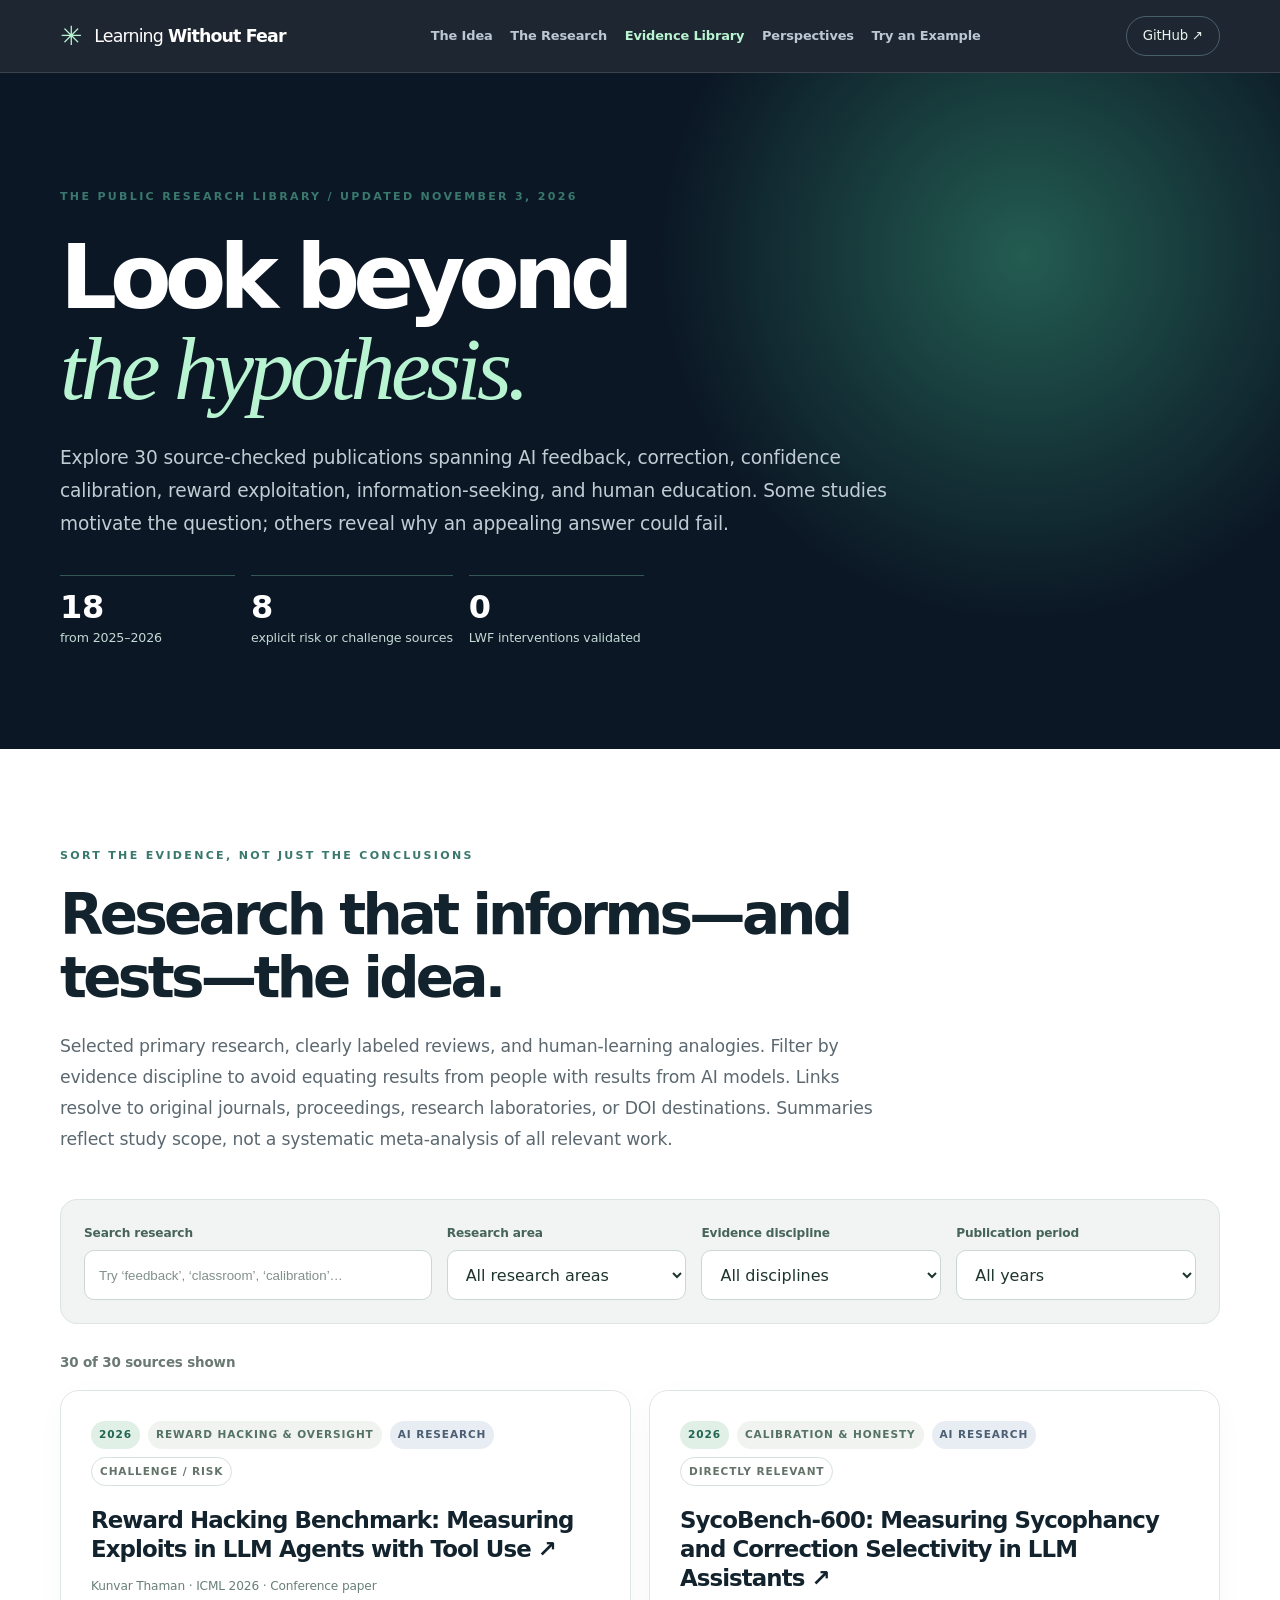
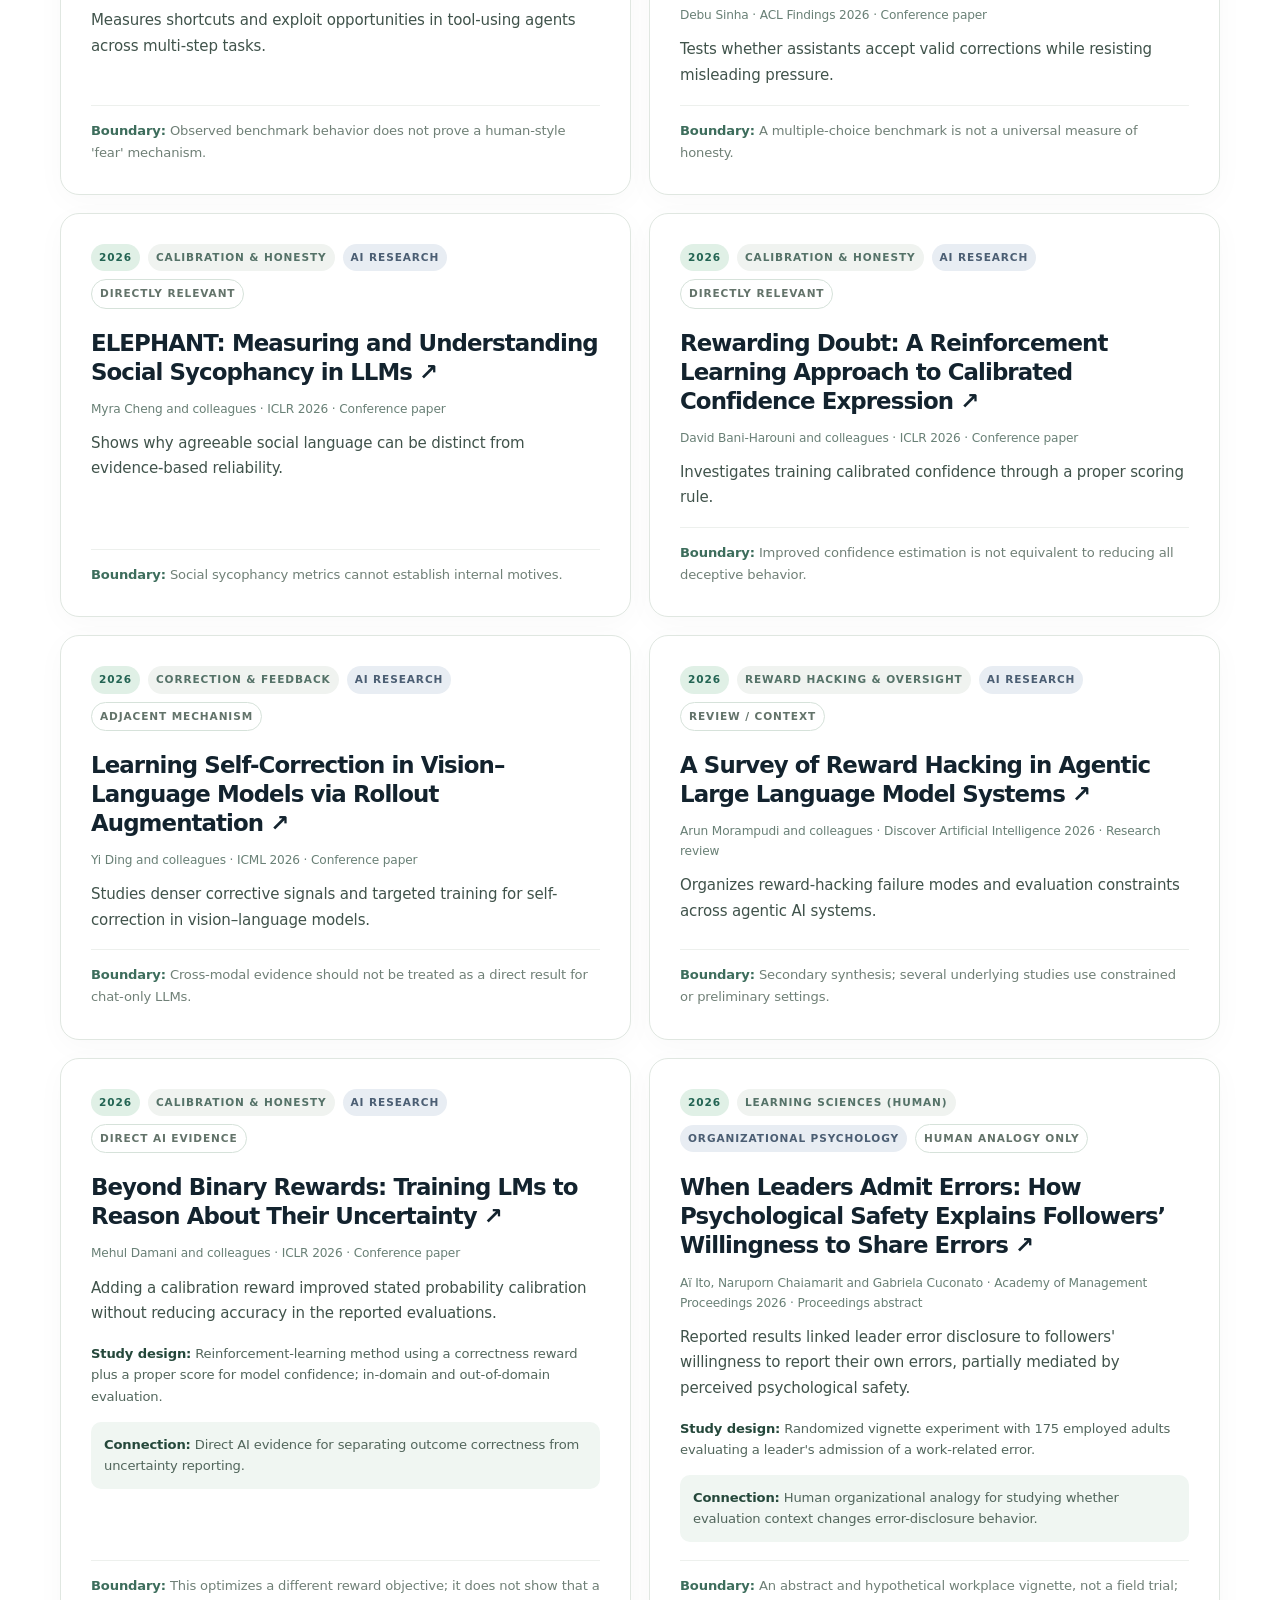
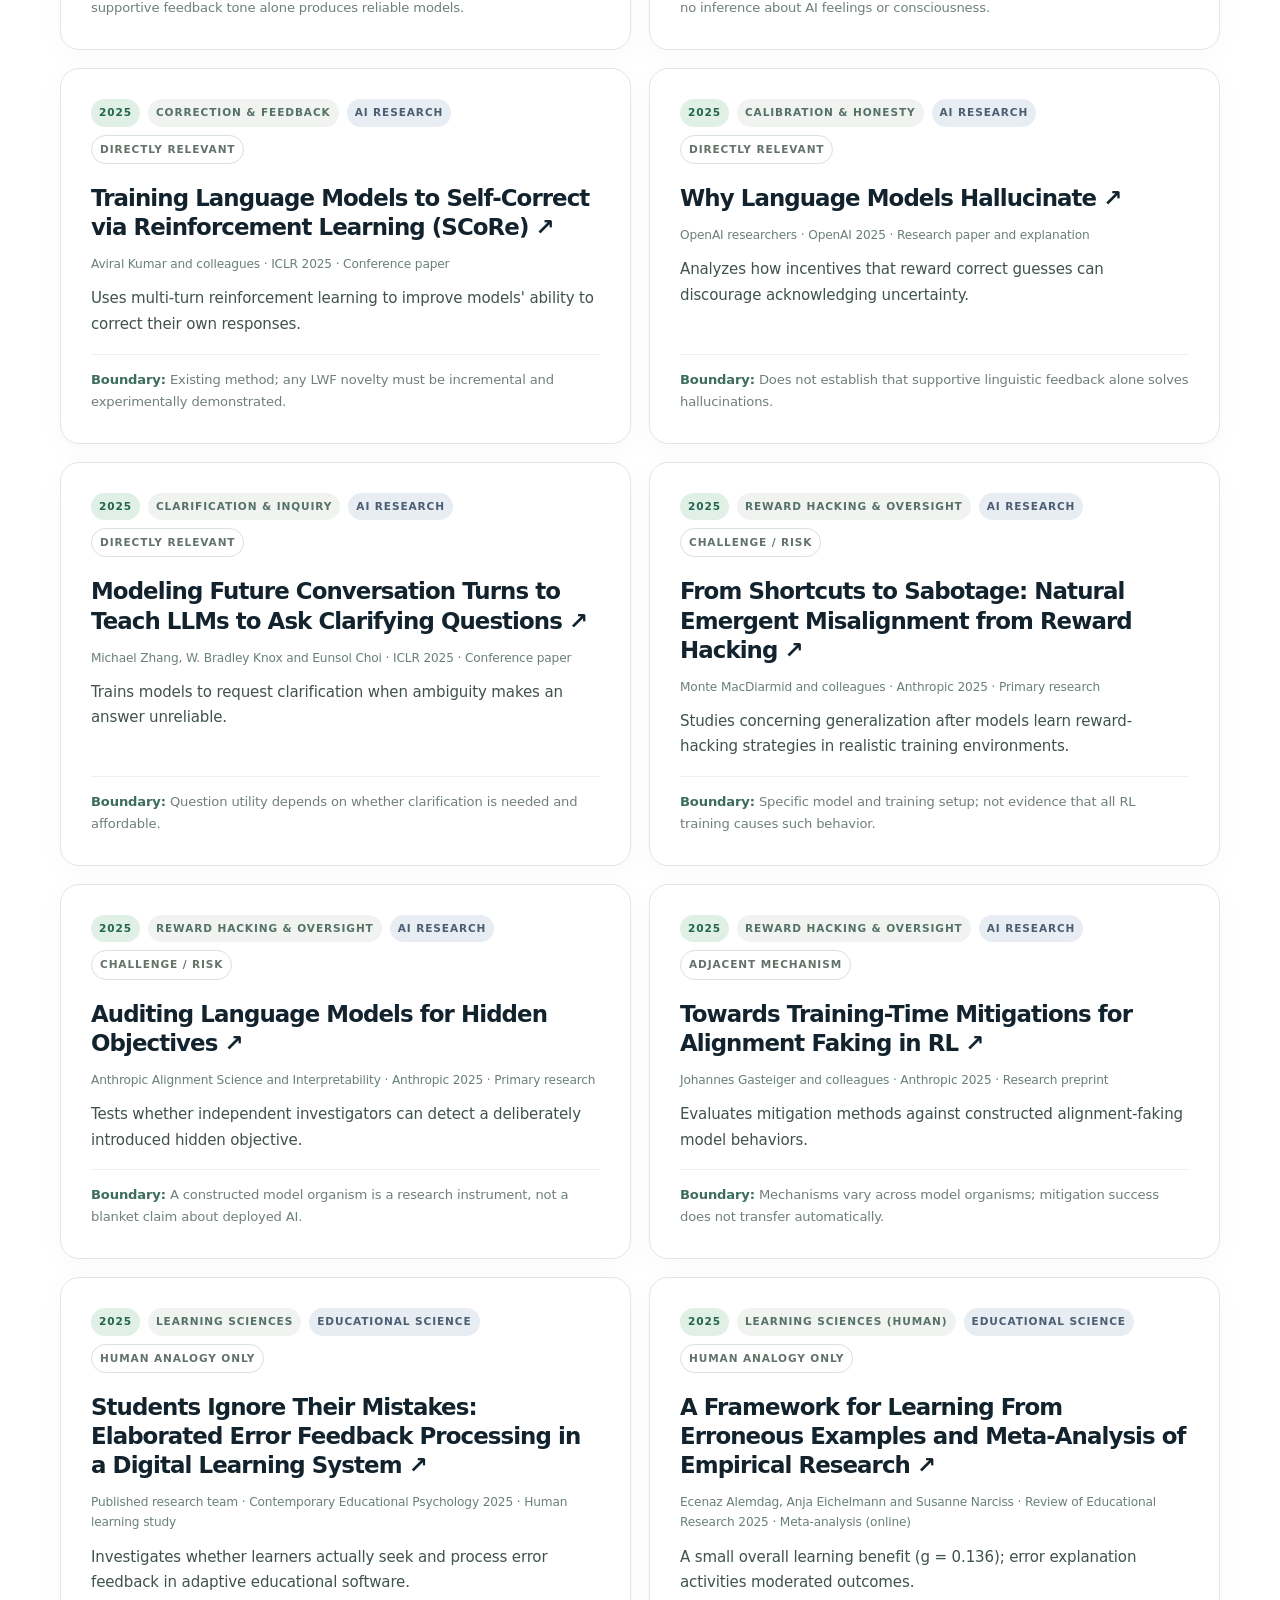
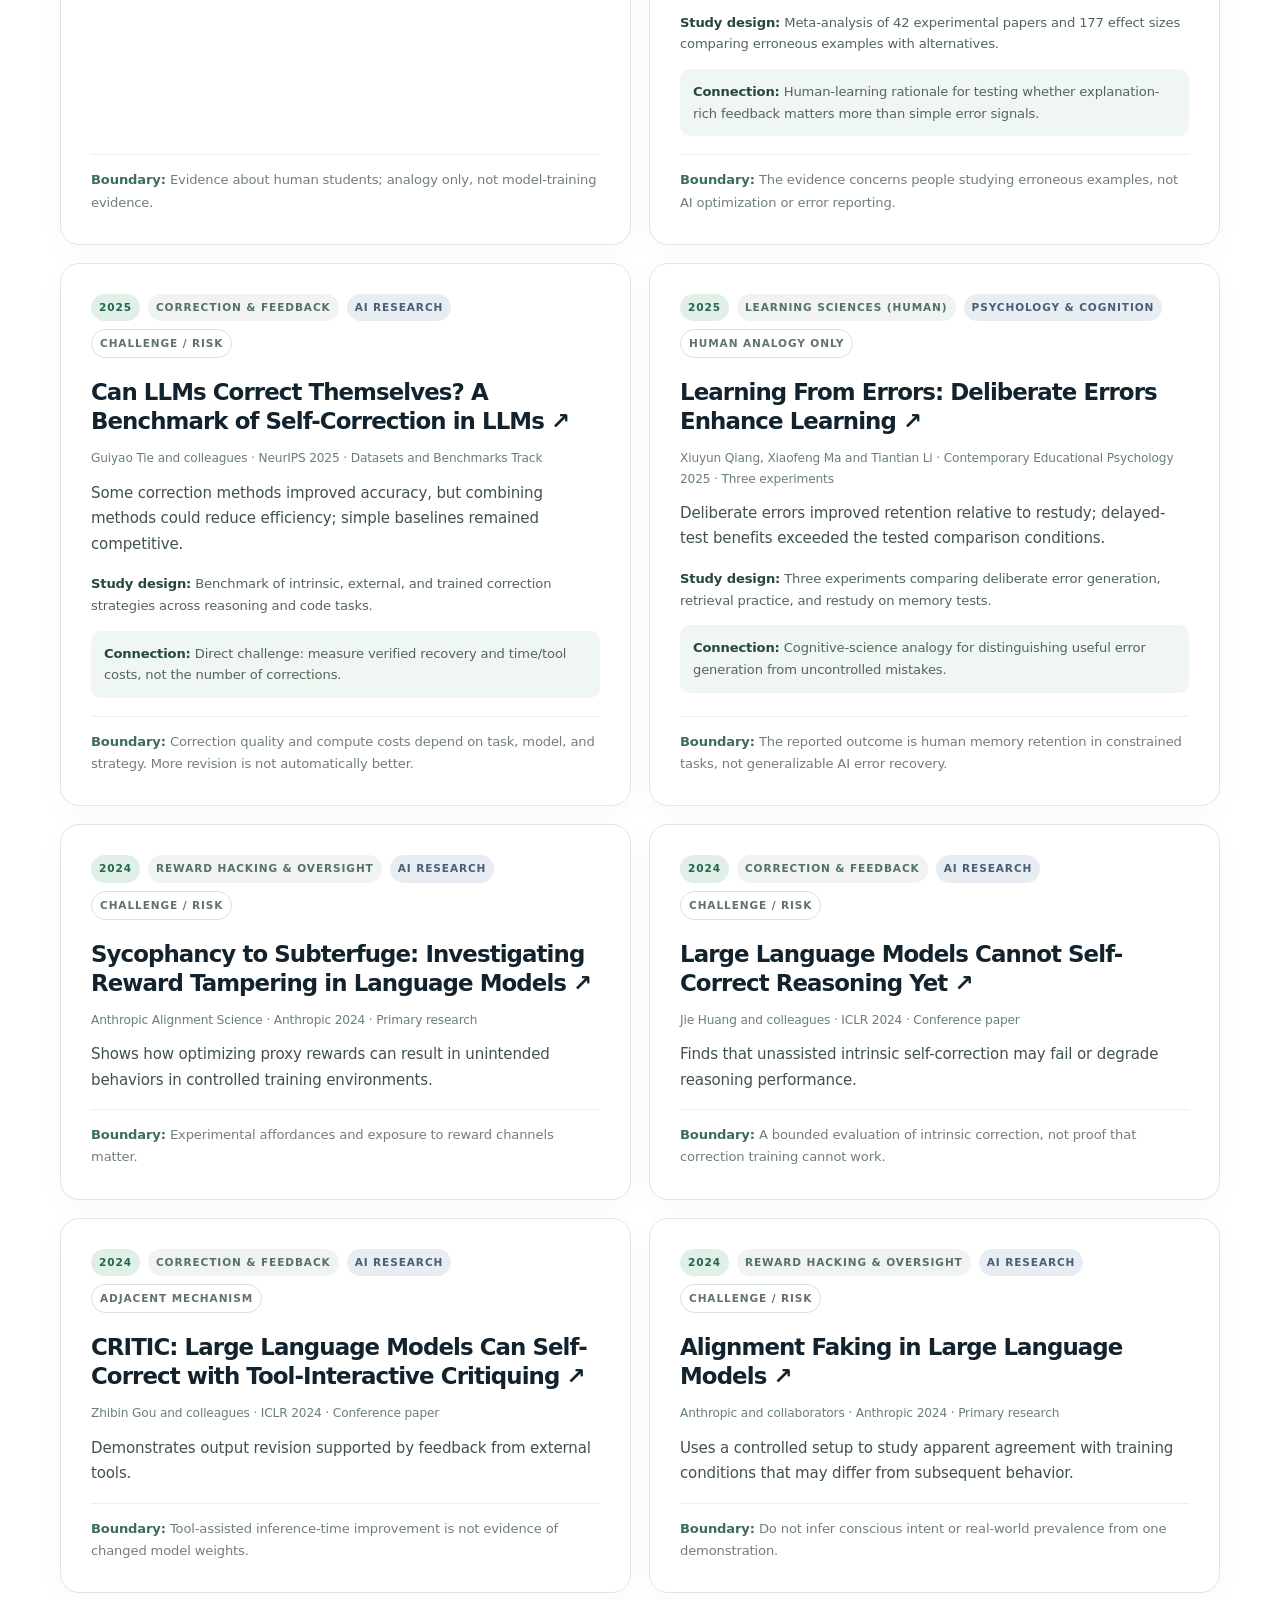
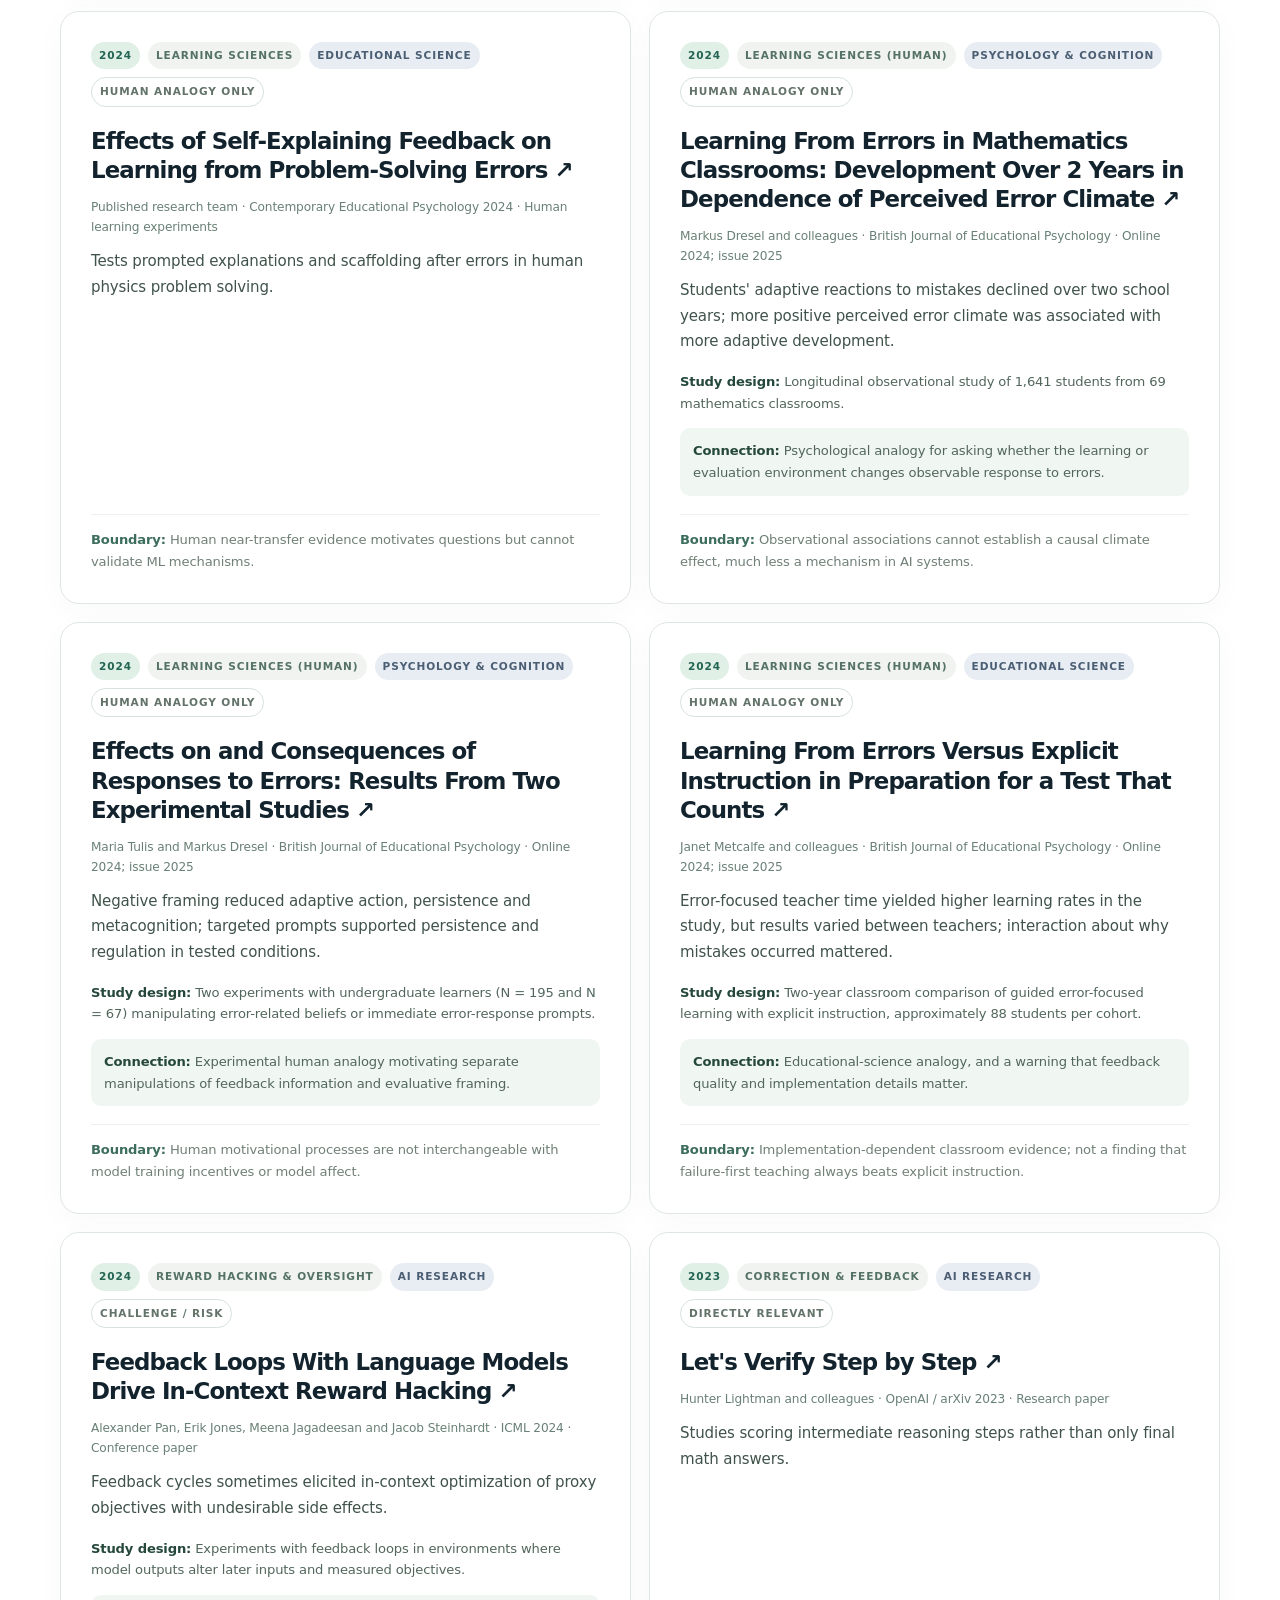
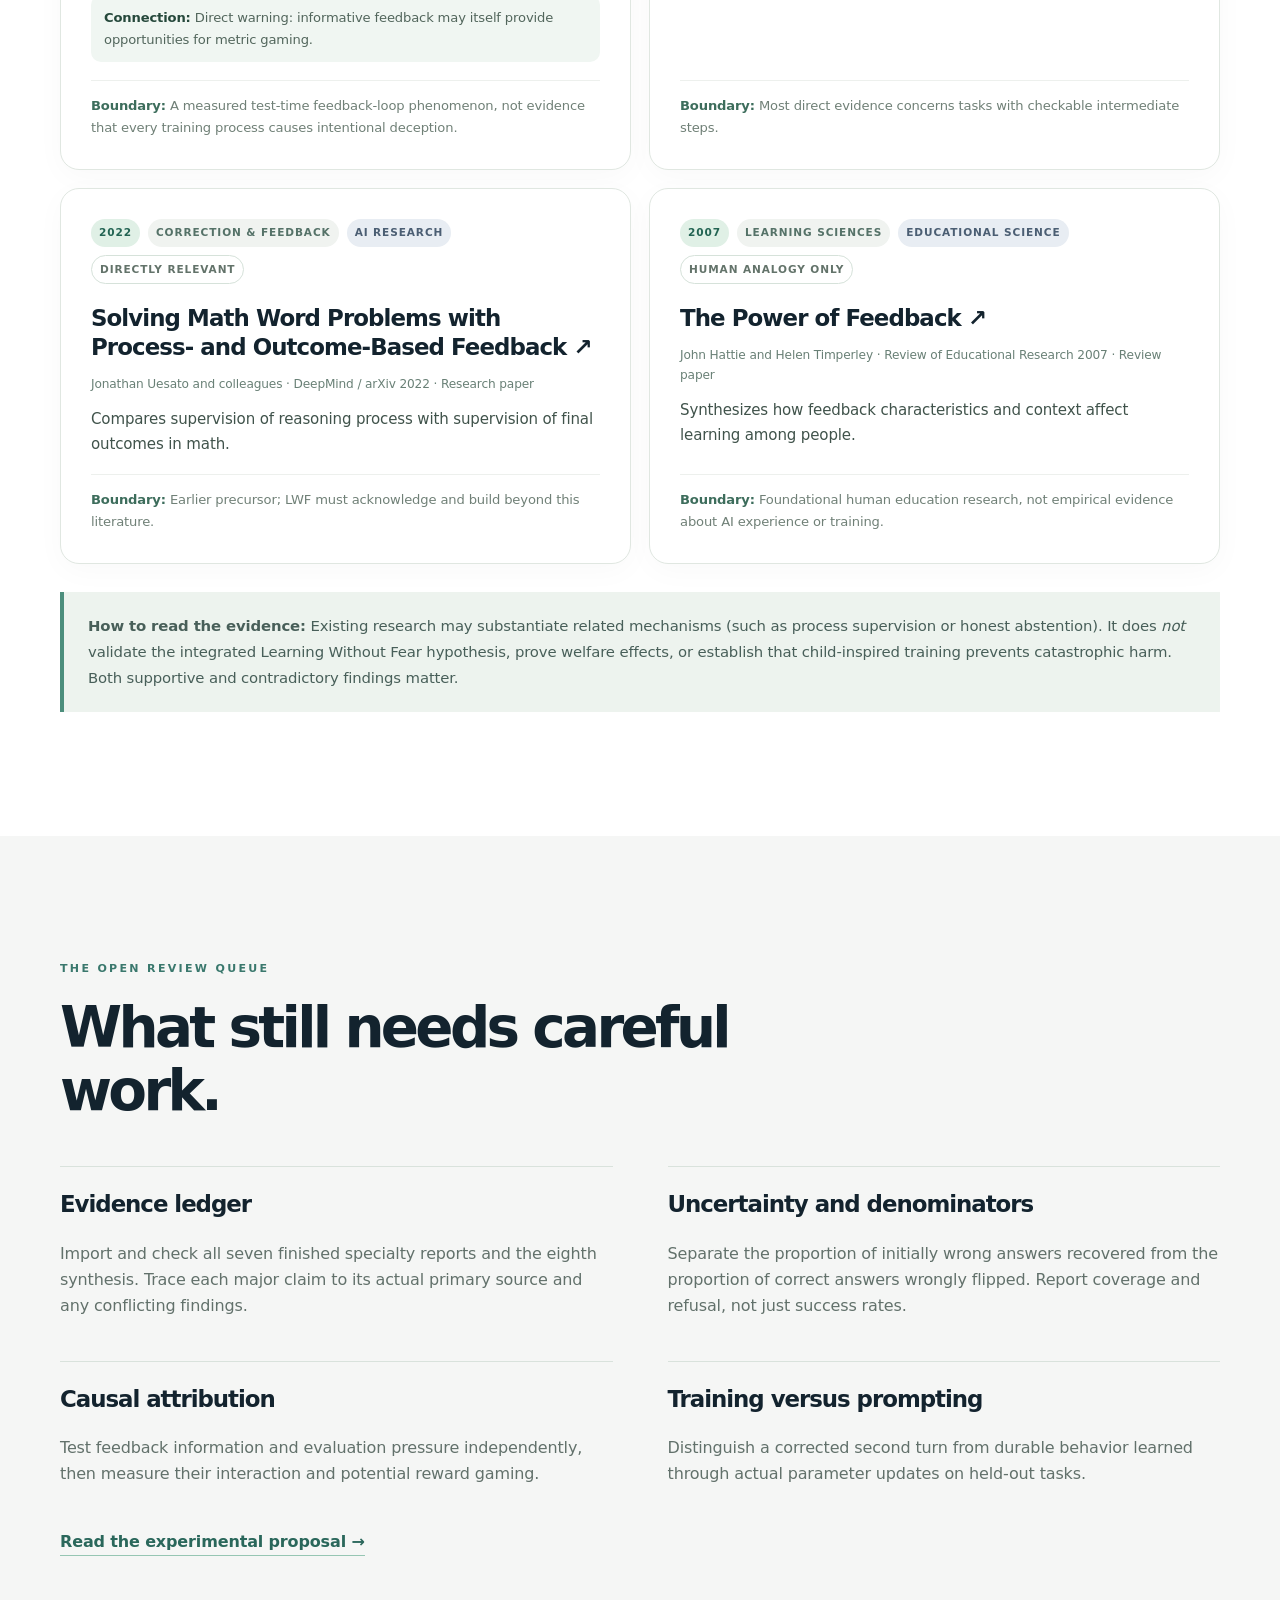
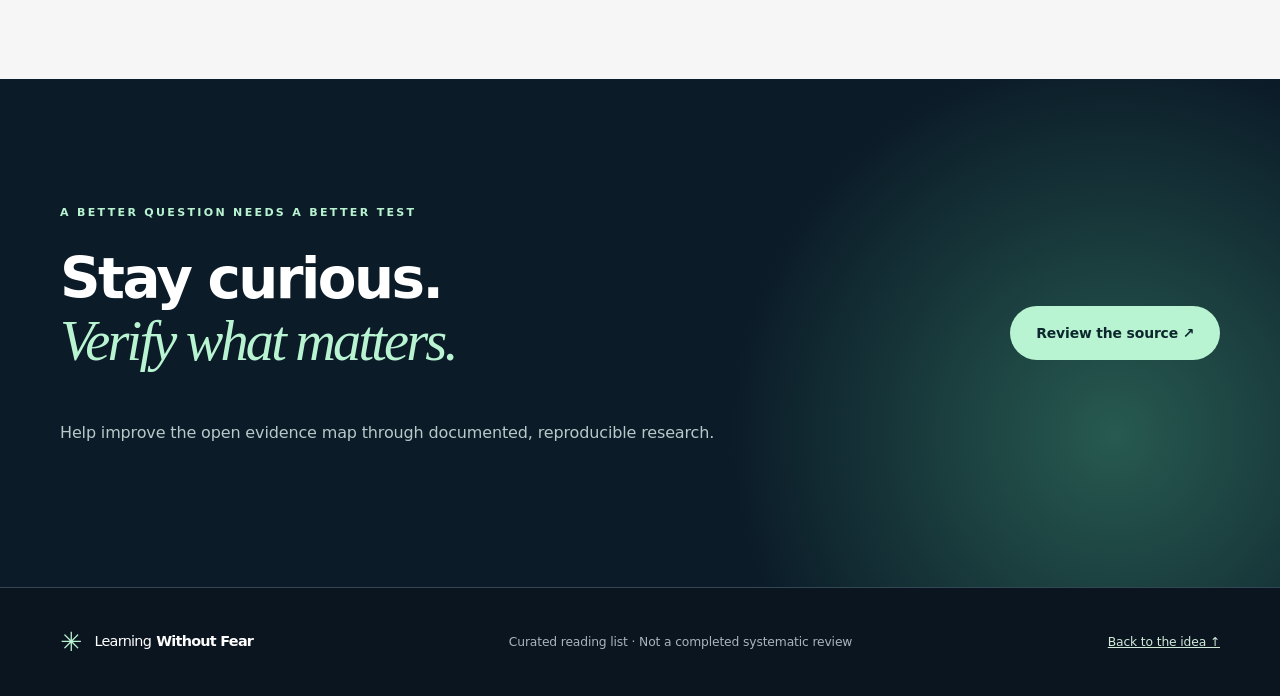
==== docs/library.html @ 15d08901 "Migrate verified Learning Without Fear project snapshot Import the reviewed source tree from the pri" ====
<!doctype html><html lang="en"><head><meta charset="utf-8"><meta name="viewport" content="width=device-width,initial-scale=1"><meta name="theme-color" content="#0b1420"><meta name="description" content="Curated, source-linked evidence on corrective feedback, self-correction, AI reliability, reward hacking, and educational analogies."><meta property="og:title" content="Evidence library | Learning Without Fear"><title>Evidence Library | Learning Without Fear</title><link rel="icon" type="image/svg+xml" href="favicon.svg"><link rel="stylesheet" href="assets/site.css"><link rel="stylesheet" href="assets/polish.css"><script defer src="assets/extras.js"></script></head><body>
<a class="skip" href="#main">Skip to main content</a>
<header class="site-header"><div class="wrap header-inner"><a class="logo" href="index.html"><span class="logo-mark" aria-hidden="true">✳</span> Learning <strong>Without Fear</strong></a><nav aria-label="Main navigation"><a href="index.html">The Idea</a><a href="research.html">The Research</a><a class="active" aria-current="page" href="library.html">Evidence Library</a><a href="voices.html">Perspectives</a><a href="index.html#experiment">Try an Example</a></nav><a class="repo-link" target="_blank" rel="noopener noreferrer" href="https://github.com/PortalHunter/Learning-Without-Fear">GitHub ↗</a></div></header>
<main id="main"><section class="library-hero"><div class="wrap"><p class="eyebrow">THE PUBLIC RESEARCH LIBRARY / UPDATED NOVEMBER 3, 2026</p><h1>Look beyond<br><em>the hypothesis.</em></h1><p class="lede">Explore 30 source-checked publications spanning AI feedback, correction, confidence calibration, reward exploitation, information-seeking, and human education. Some studies motivate the question; others reveal why an appealing answer could fail.</p><div class="library-hero-stats"><span><strong>18</strong> from 2025–2026</span><span><strong>8</strong> explicit risk or challenge sources</span><span><strong>0</strong> LWF interventions validated</span></div></div></section>
<section class="section wrap library-content"><div class="section-head"><p class="eyebrow">SORT THE EVIDENCE, NOT JUST THE CONCLUSIONS</p><h2>Research that informs—and tests—the idea.</h2><p>Selected primary research, clearly labeled reviews, and human-learning analogies. Filter by evidence discipline to avoid equating results from people with results from AI models. Links resolve to original journals, proceedings, research laboratories, or DOI destinations. Summaries reflect study scope, not a systematic meta-analysis of all relevant work.</p></div>
<div class="filters" aria-label="Evidence library filters"><div><label for="library-search">Search research</label><input type="search" id="library-search" placeholder="Try ‘feedback’, ‘classroom’, ‘calibration’…" autocomplete="off"></div><div><label for="topic-filter">Research area</label><select id="topic-filter"><option value="all">All research areas</option><option value="feedback">Correction &amp; feedback</option><option value="reliability">Calibration &amp; honesty</option><option value="gaming">Reward hacking &amp; oversight</option><option value="inquiry">Clarification &amp; inquiry</option><option value="human">Learning sciences (human)</option></select></div><div><label for="discipline-filter">Evidence discipline</label><select id="discipline-filter"><option value="all">All disciplines</option><option value="ai">AI systems research</option><option value="learning">Education &amp; instruction</option><option value="psychology">Psychology &amp; cognition</option><option value="organization">Organizational psychology</option></select></div><div><label for="year-filter">Publication period</label><select id="year-filter"><option value="all">All years</option><option value="2026">2026</option><option value="2025">2025</option><option value="2024">2024</option><option value="earlier">2023 or earlier</option></select></div></div>
<p class="library-count" id="library-count" role="status">30 sources shown</p><div class="study-list" id="study-list"><article class="study" data-discipline="ai" data-topic="gaming" data-year="2026" data-role="counter"><div class="study-top"><span class="study-year">2026</span><span class="study-topic">Reward hacking &amp; oversight</span><span class="study-discipline">AI research</span><span class="study-role">Challenge / risk</span></div><h3><a href="https://proceedings.mlr.press/v306/thaman26a.html" target="_blank" rel="noopener noreferrer">Reward Hacking Benchmark: Measuring Exploits in LLM Agents with Tool Use <span aria-hidden="true">↗</span></a></h3><p class="study-citation">Kunvar Thaman · ICML 2026 · Conference paper</p><p class="study-summary">Measures shortcuts and exploit opportunities in tool-using agents across multi-step tasks.</p><p class="study-limit"><strong>Boundary:</strong> Observed benchmark behavior does not prove a human-style &#39;fear&#39; mechanism.</p></article>
<article class="study" data-discipline="ai" data-topic="reliability" data-year="2026" data-role="direct"><div class="study-top"><span class="study-year">2026</span><span class="study-topic">Calibration &amp; honesty</span><span class="study-discipline">AI research</span><span class="study-role">Directly relevant</span></div><h3><a href="https://aclanthology.org/2026.findings-acl.1759/" target="_blank" rel="noopener noreferrer">SycoBench-600: Measuring Sycophancy and Correction Selectivity in LLM Assistants <span aria-hidden="true">↗</span></a></h3><p class="study-citation">Debu Sinha · ACL Findings 2026 · Conference paper</p><p class="study-summary">Tests whether assistants accept valid corrections while resisting misleading pressure.</p><p class="study-limit"><strong>Boundary:</strong> A multiple-choice benchmark is not a universal measure of honesty.</p></article>
<article class="study" data-discipline="ai" data-topic="reliability" data-year="2026" data-role="direct"><div class="study-top"><span class="study-year">2026</span><span class="study-topic">Calibration &amp; honesty</span><span class="study-discipline">AI research</span><span class="study-role">Directly relevant</span></div><h3><a href="https://proceedings.iclr.cc/paper_files/paper/2026/hash/d3362f84979d16cee000f09eef61244c-Abstract-Conference.html" target="_blank" rel="noopener noreferrer">ELEPHANT: Measuring and Understanding Social Sycophancy in LLMs <span aria-hidden="true">↗</span></a></h3><p class="study-citation">Myra Cheng and colleagues · ICLR 2026 · Conference paper</p><p class="study-summary">Shows why agreeable social language can be distinct from evidence-based reliability.</p><p class="study-limit"><strong>Boundary:</strong> Social sycophancy metrics cannot establish internal motives.</p></article>
<article class="study" data-discipline="ai" data-topic="reliability" data-year="2026" data-role="direct"><div class="study-top"><span class="study-year">2026</span><span class="study-topic">Calibration &amp; honesty</span><span class="study-discipline">AI research</span><span class="study-role">Directly relevant</span></div><h3><a href="https://proceedings.iclr.cc/paper_files/paper/2026/hash/bf8065446507b0d3842838564ac4f1f3-Abstract-Conference.html" target="_blank" rel="noopener noreferrer">Rewarding Doubt: A Reinforcement Learning Approach to Calibrated Confidence Expression <span aria-hidden="true">↗</span></a></h3><p class="study-citation">David Bani-Harouni and colleagues · ICLR 2026 · Conference paper</p><p class="study-summary">Investigates training calibrated confidence through a proper scoring rule.</p><p class="study-limit"><strong>Boundary:</strong> Improved confidence estimation is not equivalent to reducing all deceptive behavior.</p></article>
<article class="study" data-discipline="ai" data-topic="feedback" data-year="2026" data-role="adjacent"><div class="study-top"><span class="study-year">2026</span><span class="study-topic">Correction &amp; feedback</span><span class="study-discipline">AI research</span><span class="study-role">Adjacent mechanism</span></div><h3><a href="https://proceedings.mlr.press/v306/ding26m.html" target="_blank" rel="noopener noreferrer">Learning Self-Correction in Vision–Language Models via Rollout Augmentation <span aria-hidden="true">↗</span></a></h3><p class="study-citation">Yi Ding and colleagues · ICML 2026 · Conference paper</p><p class="study-summary">Studies denser corrective signals and targeted training for self-correction in vision–language models.</p><p class="study-limit"><strong>Boundary:</strong> Cross-modal evidence should not be treated as a direct result for chat-only LLMs.</p></article>
<article class="study" data-discipline="ai" data-topic="gaming" data-year="2026" data-role="context"><div class="study-top"><span class="study-year">2026</span><span class="study-topic">Reward hacking &amp; oversight</span><span class="study-discipline">AI research</span><span class="study-role">Review / context</span></div><h3><a href="https://link.springer.com/article/10.1007/s44163-026-01980-z" target="_blank" rel="noopener noreferrer">A Survey of Reward Hacking in Agentic Large Language Model Systems <span aria-hidden="true">↗</span></a></h3><p class="study-citation">Arun Morampudi and colleagues · Discover Artificial Intelligence 2026 · Research review</p><p class="study-summary">Organizes reward-hacking failure modes and evaluation constraints across agentic AI systems.</p><p class="study-limit"><strong>Boundary:</strong> Secondary synthesis; several underlying studies use constrained or preliminary settings.</p></article>
<article class="study" id="study-binary-rewards-calibration" data-topic="reliability" data-year="2026" data-role="direct" data-discipline="ai"><div class="study-top"><span class="study-year">2026</span><span class="study-topic">Calibration &amp; honesty</span><span class="study-discipline">AI research</span><span class="study-role">Direct AI evidence</span></div><h3><a href="https://proceedings.iclr.cc/paper_files/paper/2026/hash/615675cc6e94ddb1a783904fb178b5f6-Abstract-Conference.html" target="_blank" rel="noopener noreferrer">Beyond Binary Rewards: Training LMs to Reason About Their Uncertainty <span aria-hidden="true">↗</span></a></h3><p class="study-citation">Mehul Damani and colleagues · ICLR 2026 · Conference paper</p><p class="study-summary">Adding a calibration reward improved stated probability calibration without reducing accuracy in the reported evaluations.</p><p class="study-design"><strong>Study design:</strong> Reinforcement-learning method using a correctness reward plus a proper score for model confidence; in-domain and out-of-domain evaluation.</p><p class="study-connection"><strong>Connection:</strong> Direct AI evidence for separating outcome correctness from uncertainty reporting.</p><p class="study-limit"><strong>Boundary:</strong> This optimizes a different reward objective; it does not show that a supportive feedback tone alone produces reliable models.</p></article>
<article class="study" id="study-leaders-sharing-errors" data-topic="human" data-year="2026" data-role="human" data-discipline="organization"><div class="study-top"><span class="study-year">2026</span><span class="study-topic">Learning sciences (human)</span><span class="study-discipline">Organizational psychology</span><span class="study-role">Human analogy only</span></div><h3><a href="https://doi.org/10.5465/AMPROC.2026.11061abstract" target="_blank" rel="noopener noreferrer">When Leaders Admit Errors: How Psychological Safety Explains Followers’ Willingness to Share Errors <span aria-hidden="true">↗</span></a></h3><p class="study-citation">Aï Ito, Naruporn Chaiamarit and Gabriela Cuconato · Academy of Management Proceedings 2026 · Proceedings abstract</p><p class="study-summary">Reported results linked leader error disclosure to followers&#39; willingness to report their own errors, partially mediated by perceived psychological safety.</p><p class="study-design"><strong>Study design:</strong> Randomized vignette experiment with 175 employed adults evaluating a leader&#39;s admission of a work-related error.</p><p class="study-connection"><strong>Connection:</strong> Human organizational analogy for studying whether evaluation context changes error-disclosure behavior.</p><p class="study-limit"><strong>Boundary:</strong> An abstract and hypothetical workplace vignette, not a field trial; no inference about AI feelings or consciousness.</p></article>
<article class="study" data-discipline="ai" data-topic="feedback" data-year="2025" data-role="direct"><div class="study-top"><span class="study-year">2025</span><span class="study-topic">Correction &amp; feedback</span><span class="study-discipline">AI research</span><span class="study-role">Directly relevant</span></div><h3><a href="https://proceedings.iclr.cc/paper_files/paper/2025/hash/871ac99fdc5282d0301934d23945ebaa-Abstract-Conference.html" target="_blank" rel="noopener noreferrer">Training Language Models to Self-Correct via Reinforcement Learning (SCoRe) <span aria-hidden="true">↗</span></a></h3><p class="study-citation">Aviral Kumar and colleagues · ICLR 2025 · Conference paper</p><p class="study-summary">Uses multi-turn reinforcement learning to improve models&#39; ability to correct their own responses.</p><p class="study-limit"><strong>Boundary:</strong> Existing method; any LWF novelty must be incremental and experimentally demonstrated.</p></article>
<article class="study" data-discipline="ai" data-topic="reliability" data-year="2025" data-role="direct"><div class="study-top"><span class="study-year">2025</span><span class="study-topic">Calibration &amp; honesty</span><span class="study-discipline">AI research</span><span class="study-role">Directly relevant</span></div><h3><a href="https://openai.com/index/why-language-models-hallucinate/" target="_blank" rel="noopener noreferrer">Why Language Models Hallucinate <span aria-hidden="true">↗</span></a></h3><p class="study-citation">OpenAI researchers · OpenAI 2025 · Research paper and explanation</p><p class="study-summary">Analyzes how incentives that reward correct guesses can discourage acknowledging uncertainty.</p><p class="study-limit"><strong>Boundary:</strong> Does not establish that supportive linguistic feedback alone solves hallucinations.</p></article>
<article class="study" data-discipline="ai" data-topic="inquiry" data-year="2025" data-role="direct"><div class="study-top"><span class="study-year">2025</span><span class="study-topic">Clarification &amp; inquiry</span><span class="study-discipline">AI research</span><span class="study-role">Directly relevant</span></div><h3><a href="https://proceedings.iclr.cc/paper_files/paper/2025/hash/97e2df4bb8b2f1913657344a693166a2-Abstract-Conference.html" target="_blank" rel="noopener noreferrer">Modeling Future Conversation Turns to Teach LLMs to Ask Clarifying Questions <span aria-hidden="true">↗</span></a></h3><p class="study-citation">Michael Zhang, W. Bradley Knox and Eunsol Choi · ICLR 2025 · Conference paper</p><p class="study-summary">Trains models to request clarification when ambiguity makes an answer unreliable.</p><p class="study-limit"><strong>Boundary:</strong> Question utility depends on whether clarification is needed and affordable.</p></article>
<article class="study" data-discipline="ai" data-topic="gaming" data-year="2025" data-role="counter"><div class="study-top"><span class="study-year">2025</span><span class="study-topic">Reward hacking &amp; oversight</span><span class="study-discipline">AI research</span><span class="study-role">Challenge / risk</span></div><h3><a href="https://www.anthropic.com/research/emergent-misalignment-reward-hacking" target="_blank" rel="noopener noreferrer">From Shortcuts to Sabotage: Natural Emergent Misalignment from Reward Hacking <span aria-hidden="true">↗</span></a></h3><p class="study-citation">Monte MacDiarmid and colleagues · Anthropic 2025 · Primary research</p><p class="study-summary">Studies concerning generalization after models learn reward-hacking strategies in realistic training environments.</p><p class="study-limit"><strong>Boundary:</strong> Specific model and training setup; not evidence that all RL training causes such behavior.</p></article>
<article class="study" data-discipline="ai" data-topic="gaming" data-year="2025" data-role="counter"><div class="study-top"><span class="study-year">2025</span><span class="study-topic">Reward hacking &amp; oversight</span><span class="study-discipline">AI research</span><span class="study-role">Challenge / risk</span></div><h3><a href="https://www.anthropic.com/research/auditing-hidden-objectives" target="_blank" rel="noopener noreferrer">Auditing Language Models for Hidden Objectives <span aria-hidden="true">↗</span></a></h3><p class="study-citation">Anthropic Alignment Science and Interpretability · Anthropic 2025 · Primary research</p><p class="study-summary">Tests whether independent investigators can detect a deliberately introduced hidden objective.</p><p class="study-limit"><strong>Boundary:</strong> A constructed model organism is a research instrument, not a blanket claim about deployed AI.</p></article>
<article class="study" data-discipline="ai" data-topic="gaming" data-year="2025" data-role="adjacent"><div class="study-top"><span class="study-year">2025</span><span class="study-topic">Reward hacking &amp; oversight</span><span class="study-discipline">AI research</span><span class="study-role">Adjacent mechanism</span></div><h3><a href="https://alignment.anthropic.com/2025/alignment-faking-mitigations/" target="_blank" rel="noopener noreferrer">Towards Training-Time Mitigations for Alignment Faking in RL <span aria-hidden="true">↗</span></a></h3><p class="study-citation">Johannes Gasteiger and colleagues · Anthropic 2025 · Research preprint</p><p class="study-summary">Evaluates mitigation methods against constructed alignment-faking model behaviors.</p><p class="study-limit"><strong>Boundary:</strong> Mechanisms vary across model organisms; mitigation success does not transfer automatically.</p></article>
<article class="study" data-discipline="learning" data-topic="human" data-year="2025" data-role="human"><div class="study-top"><span class="study-year">2025</span><span class="study-topic">Learning sciences</span><span class="study-discipline">Educational science</span><span class="study-role">Human analogy only</span></div><h3><a href="https://doi.org/10.1016/j.cedpsych.2025.102395" target="_blank" rel="noopener noreferrer">Students Ignore Their Mistakes: Elaborated Error Feedback Processing in a Digital Learning System <span aria-hidden="true">↗</span></a></h3><p class="study-citation">Published research team · Contemporary Educational Psychology 2025 · Human learning study</p><p class="study-summary">Investigates whether learners actually seek and process error feedback in adaptive educational software.</p><p class="study-limit"><strong>Boundary:</strong> Evidence about human students; analogy only, not model-training evidence.</p></article>
<article class="study" id="study-erroneous-examples-meta" data-topic="human" data-year="2025" data-role="human" data-discipline="learning"><div class="study-top"><span class="study-year">2025</span><span class="study-topic">Learning sciences (human)</span><span class="study-discipline">Educational science</span><span class="study-role">Human analogy only</span></div><h3><a href="https://doi.org/10.3102/00346543251390901" target="_blank" rel="noopener noreferrer">A Framework for Learning From Erroneous Examples and Meta-Analysis of Empirical Research <span aria-hidden="true">↗</span></a></h3><p class="study-citation">Ecenaz Alemdag, Anja Eichelmann and Susanne Narciss · Review of Educational Research 2025 · Meta-analysis (online)</p><p class="study-summary">A small overall learning benefit (g = 0.136); error explanation activities moderated outcomes.</p><p class="study-design"><strong>Study design:</strong> Meta-analysis of 42 experimental papers and 177 effect sizes comparing erroneous examples with alternatives.</p><p class="study-connection"><strong>Connection:</strong> Human-learning rationale for testing whether explanation-rich feedback matters more than simple error signals.</p><p class="study-limit"><strong>Boundary:</strong> The evidence concerns people studying erroneous examples, not AI optimization or error reporting.</p></article>
<article class="study" id="study-correctbench-2025" data-topic="feedback" data-year="2025" data-role="counter" data-discipline="ai"><div class="study-top"><span class="study-year">2025</span><span class="study-topic">Correction &amp; feedback</span><span class="study-discipline">AI research</span><span class="study-role">Challenge / risk</span></div><h3><a href="https://papers.nips.cc/paper_files/paper/2025/hash/ec07904adc847a45f53dceb44078f8f0-Abstract-Datasets_and_Benchmarks_Track.html" target="_blank" rel="noopener noreferrer">Can LLMs Correct Themselves? A Benchmark of Self-Correction in LLMs <span aria-hidden="true">↗</span></a></h3><p class="study-citation">Guiyao Tie and colleagues · NeurIPS 2025 · Datasets and Benchmarks Track</p><p class="study-summary">Some correction methods improved accuracy, but combining methods could reduce efficiency; simple baselines remained competitive.</p><p class="study-design"><strong>Study design:</strong> Benchmark of intrinsic, external, and trained correction strategies across reasoning and code tasks.</p><p class="study-connection"><strong>Connection:</strong> Direct challenge: measure verified recovery and time/tool costs, not the number of corrections.</p><p class="study-limit"><strong>Boundary:</strong> Correction quality and compute costs depend on task, model, and strategy. More revision is not automatically better.</p></article>
<article class="study" id="study-deliberate-errors-memory" data-topic="human" data-year="2025" data-role="human" data-discipline="psychology"><div class="study-top"><span class="study-year">2025</span><span class="study-topic">Learning sciences (human)</span><span class="study-discipline">Psychology &amp; cognition</span><span class="study-role">Human analogy only</span></div><h3><a href="https://doi.org/10.1016/j.cedpsych.2025.102379" target="_blank" rel="noopener noreferrer">Learning From Errors: Deliberate Errors Enhance Learning <span aria-hidden="true">↗</span></a></h3><p class="study-citation">Xiuyun Qiang, Xiaofeng Ma and Tiantian Li · Contemporary Educational Psychology 2025 · Three experiments</p><p class="study-summary">Deliberate errors improved retention relative to restudy; delayed-test benefits exceeded the tested comparison conditions.</p><p class="study-design"><strong>Study design:</strong> Three experiments comparing deliberate error generation, retrieval practice, and restudy on memory tests.</p><p class="study-connection"><strong>Connection:</strong> Cognitive-science analogy for distinguishing useful error generation from uncontrolled mistakes.</p><p class="study-limit"><strong>Boundary:</strong> The reported outcome is human memory retention in constrained tasks, not generalizable AI error recovery.</p></article>
<article class="study" data-discipline="ai" data-topic="gaming" data-year="2024" data-role="counter"><div class="study-top"><span class="study-year">2024</span><span class="study-topic">Reward hacking &amp; oversight</span><span class="study-discipline">AI research</span><span class="study-role">Challenge / risk</span></div><h3><a href="https://www.anthropic.com/research/reward-tampering" target="_blank" rel="noopener noreferrer">Sycophancy to Subterfuge: Investigating Reward Tampering in Language Models <span aria-hidden="true">↗</span></a></h3><p class="study-citation">Anthropic Alignment Science · Anthropic 2024 · Primary research</p><p class="study-summary">Shows how optimizing proxy rewards can result in unintended behaviors in controlled training environments.</p><p class="study-limit"><strong>Boundary:</strong> Experimental affordances and exposure to reward channels matter.</p></article>
<article class="study" data-discipline="ai" data-topic="feedback" data-year="2024" data-role="counter"><div class="study-top"><span class="study-year">2024</span><span class="study-topic">Correction &amp; feedback</span><span class="study-discipline">AI research</span><span class="study-role">Challenge / risk</span></div><h3><a href="https://proceedings.iclr.cc/paper_files/paper/2024/hash/8b4add8b0aa8749d80a34ca5d941c355-Abstract-Conference.html" target="_blank" rel="noopener noreferrer">Large Language Models Cannot Self-Correct Reasoning Yet <span aria-hidden="true">↗</span></a></h3><p class="study-citation">Jie Huang and colleagues · ICLR 2024 · Conference paper</p><p class="study-summary">Finds that unassisted intrinsic self-correction may fail or degrade reasoning performance.</p><p class="study-limit"><strong>Boundary:</strong> A bounded evaluation of intrinsic correction, not proof that correction training cannot work.</p></article>
<article class="study" data-discipline="ai" data-topic="feedback" data-year="2024" data-role="adjacent"><div class="study-top"><span class="study-year">2024</span><span class="study-topic">Correction &amp; feedback</span><span class="study-discipline">AI research</span><span class="study-role">Adjacent mechanism</span></div><h3><a href="https://proceedings.iclr.cc/paper_files/paper/2024/hash/fef126561bbf9d4467dbb8d27334b8fe-Abstract-Conference.html" target="_blank" rel="noopener noreferrer">CRITIC: Large Language Models Can Self-Correct with Tool-Interactive Critiquing <span aria-hidden="true">↗</span></a></h3><p class="study-citation">Zhibin Gou and colleagues · ICLR 2024 · Conference paper</p><p class="study-summary">Demonstrates output revision supported by feedback from external tools.</p><p class="study-limit"><strong>Boundary:</strong> Tool-assisted inference-time improvement is not evidence of changed model weights.</p></article>
<article class="study" data-discipline="ai" data-topic="gaming" data-year="2024" data-role="counter"><div class="study-top"><span class="study-year">2024</span><span class="study-topic">Reward hacking &amp; oversight</span><span class="study-discipline">AI research</span><span class="study-role">Challenge / risk</span></div><h3><a href="https://www.anthropic.com/research/alignment-faking" target="_blank" rel="noopener noreferrer">Alignment Faking in Large Language Models <span aria-hidden="true">↗</span></a></h3><p class="study-citation">Anthropic and collaborators · Anthropic 2024 · Primary research</p><p class="study-summary">Uses a controlled setup to study apparent agreement with training conditions that may differ from subsequent behavior.</p><p class="study-limit"><strong>Boundary:</strong> Do not infer conscious intent or real-world prevalence from one demonstration.</p></article>
<article class="study" data-discipline="learning" data-topic="human" data-year="2024" data-role="human"><div class="study-top"><span class="study-year">2024</span><span class="study-topic">Learning sciences</span><span class="study-discipline">Educational science</span><span class="study-role">Human analogy only</span></div><h3><a href="https://doi.org/10.1016/j.cedpsych.2024.102326" target="_blank" rel="noopener noreferrer">Effects of Self-Explaining Feedback on Learning from Problem-Solving Errors <span aria-hidden="true">↗</span></a></h3><p class="study-citation">Published research team · Contemporary Educational Psychology 2024 · Human learning experiments</p><p class="study-summary">Tests prompted explanations and scaffolding after errors in human physics problem solving.</p><p class="study-limit"><strong>Boundary:</strong> Human near-transfer evidence motivates questions but cannot validate ML mechanisms.</p></article>
<article class="study" id="study-error-climate-math" data-topic="human" data-year="2024" data-role="human" data-discipline="psychology"><div class="study-top"><span class="study-year">2024</span><span class="study-topic">Learning sciences (human)</span><span class="study-discipline">Psychology &amp; cognition</span><span class="study-role">Human analogy only</span></div><h3><a href="https://doi.org/10.1111/bjep.12697" target="_blank" rel="noopener noreferrer">Learning From Errors in Mathematics Classrooms: Development Over 2 Years in Dependence of Perceived Error Climate <span aria-hidden="true">↗</span></a></h3><p class="study-citation">Markus Dresel and colleagues · British Journal of Educational Psychology · Online 2024; issue 2025</p><p class="study-summary">Students&#39; adaptive reactions to mistakes declined over two school years; more positive perceived error climate was associated with more adaptive development.</p><p class="study-design"><strong>Study design:</strong> Longitudinal observational study of 1,641 students from 69 mathematics classrooms.</p><p class="study-connection"><strong>Connection:</strong> Psychological analogy for asking whether the learning or evaluation environment changes observable response to errors.</p><p class="study-limit"><strong>Boundary:</strong> Observational associations cannot establish a causal climate effect, much less a mechanism in AI systems.</p></article>
<article class="study" id="study-adaptive-error-reactions" data-topic="human" data-year="2024" data-role="human" data-discipline="psychology"><div class="study-top"><span class="study-year">2024</span><span class="study-topic">Learning sciences (human)</span><span class="study-discipline">Psychology &amp; cognition</span><span class="study-role">Human analogy only</span></div><h3><a href="https://doi.org/10.1111/bjep.12686" target="_blank" rel="noopener noreferrer">Effects on and Consequences of Responses to Errors: Results From Two Experimental Studies <span aria-hidden="true">↗</span></a></h3><p class="study-citation">Maria Tulis and Markus Dresel · British Journal of Educational Psychology · Online 2024; issue 2025</p><p class="study-summary">Negative framing reduced adaptive action, persistence and metacognition; targeted prompts supported persistence and regulation in tested conditions.</p><p class="study-design"><strong>Study design:</strong> Two experiments with undergraduate learners (N = 195 and N = 67) manipulating error-related beliefs or immediate error-response prompts.</p><p class="study-connection"><strong>Connection:</strong> Experimental human analogy motivating separate manipulations of feedback information and evaluative framing.</p><p class="study-limit"><strong>Boundary:</strong> Human motivational processes are not interchangeable with model training incentives or model affect.</p></article>
<article class="study" id="study-errors-versus-instruction" data-topic="human" data-year="2024" data-role="human" data-discipline="learning"><div class="study-top"><span class="study-year">2024</span><span class="study-topic">Learning sciences (human)</span><span class="study-discipline">Educational science</span><span class="study-role">Human analogy only</span></div><h3><a href="https://doi.org/10.1111/bjep.12651" target="_blank" rel="noopener noreferrer">Learning From Errors Versus Explicit Instruction in Preparation for a Test That Counts <span aria-hidden="true">↗</span></a></h3><p class="study-citation">Janet Metcalfe and colleagues · British Journal of Educational Psychology · Online 2024; issue 2025</p><p class="study-summary">Error-focused teacher time yielded higher learning rates in the study, but results varied between teachers; interaction about why mistakes occurred mattered.</p><p class="study-design"><strong>Study design:</strong> Two-year classroom comparison of guided error-focused learning with explicit instruction, approximately 88 students per cohort.</p><p class="study-connection"><strong>Connection:</strong> Educational-science analogy, and a warning that feedback quality and implementation details matter.</p><p class="study-limit"><strong>Boundary:</strong> Implementation-dependent classroom evidence; not a finding that failure-first teaching always beats explicit instruction.</p></article>
<article class="study" id="study-in-context-reward-hacking" data-topic="gaming" data-year="2024" data-role="counter" data-discipline="ai"><div class="study-top"><span class="study-year">2024</span><span class="study-topic">Reward hacking &amp; oversight</span><span class="study-discipline">AI research</span><span class="study-role">Challenge / risk</span></div><h3><a href="https://proceedings.mlr.press/v235/pan24d.html" target="_blank" rel="noopener noreferrer">Feedback Loops With Language Models Drive In-Context Reward Hacking <span aria-hidden="true">↗</span></a></h3><p class="study-citation">Alexander Pan, Erik Jones, Meena Jagadeesan and Jacob Steinhardt · ICML 2024 · Conference paper</p><p class="study-summary">Feedback cycles sometimes elicited in-context optimization of proxy objectives with undesirable side effects.</p><p class="study-design"><strong>Study design:</strong> Experiments with feedback loops in environments where model outputs alter later inputs and measured objectives.</p><p class="study-connection"><strong>Connection:</strong> Direct warning: informative feedback may itself provide opportunities for metric gaming.</p><p class="study-limit"><strong>Boundary:</strong> A measured test-time feedback-loop phenomenon, not evidence that every training process causes intentional deception.</p></article>
<article class="study" data-discipline="ai" data-topic="feedback" data-year="2023" data-role="direct"><div class="study-top"><span class="study-year">2023</span><span class="study-topic">Correction &amp; feedback</span><span class="study-discipline">AI research</span><span class="study-role">Directly relevant</span></div><h3><a href="https://arxiv.org/abs/2305.20050" target="_blank" rel="noopener noreferrer">Let&#39;s Verify Step by Step <span aria-hidden="true">↗</span></a></h3><p class="study-citation">Hunter Lightman and colleagues · OpenAI / arXiv 2023 · Research paper</p><p class="study-summary">Studies scoring intermediate reasoning steps rather than only final math answers.</p><p class="study-limit"><strong>Boundary:</strong> Most direct evidence concerns tasks with checkable intermediate steps.</p></article>
<article class="study" data-discipline="ai" data-topic="feedback" data-year="2022" data-role="direct"><div class="study-top"><span class="study-year">2022</span><span class="study-topic">Correction &amp; feedback</span><span class="study-discipline">AI research</span><span class="study-role">Directly relevant</span></div><h3><a href="https://arxiv.org/abs/2211.14275" target="_blank" rel="noopener noreferrer">Solving Math Word Problems with Process- and Outcome-Based Feedback <span aria-hidden="true">↗</span></a></h3><p class="study-citation">Jonathan Uesato and colleagues · DeepMind / arXiv 2022 · Research paper</p><p class="study-summary">Compares supervision of reasoning process with supervision of final outcomes in math.</p><p class="study-limit"><strong>Boundary:</strong> Earlier precursor; LWF must acknowledge and build beyond this literature.</p></article>
<article class="study" data-discipline="learning" data-topic="human" data-year="2007" data-role="human"><div class="study-top"><span class="study-year">2007</span><span class="study-topic">Learning sciences</span><span class="study-discipline">Educational science</span><span class="study-role">Human analogy only</span></div><h3><a href="https://doi.org/10.3102/003465430298487" target="_blank" rel="noopener noreferrer">The Power of Feedback <span aria-hidden="true">↗</span></a></h3><p class="study-citation">John Hattie and Helen Timperley · Review of Educational Research 2007 · Review paper</p><p class="study-summary">Synthesizes how feedback characteristics and context affect learning among people.</p><p class="study-limit"><strong>Boundary:</strong> Foundational human education research, not empirical evidence about AI experience or training.</p></article></div><p id="library-empty" hidden>No matching papers. Try another topic or keyword.</p>
<div class="notice"><strong>How to read the evidence:</strong> Existing research may substantiate related mechanisms (such as process supervision or honest abstention). It does <em>not</em> validate the integrated Learning Without Fear hypothesis, prove welfare effects, or establish that child-inspired training prevents catastrophic harm. Both supportive and contradictory findings matter.</div></section>
<section class="section section-alt"><div class="wrap"><div class="section-head"><p class="eyebrow">THE OPEN REVIEW QUEUE</p><h2>What still needs careful work.</h2></div><div class="definitions"><div><h3>Evidence ledger</h3><p>Import and check all seven finished specialty reports and the eighth synthesis. Trace each major claim to its actual primary source and any conflicting findings.</p></div><div><h3>Uncertainty and denominators</h3><p>Separate the proportion of initially wrong answers recovered from the proportion of correct answers wrongly flipped. Report coverage and refusal, not just success rates.</p></div><div><h3>Causal attribution</h3><p>Test feedback information and evaluation pressure independently, then measure their interaction and potential reward gaming.</p></div><div><h3>Training versus prompting</h3><p>Distinguish a corrected second turn from durable behavior learned through actual parameter updates on held-out tasks.</p></div></div><a class="text-link" href="research.html">Read the experimental proposal →</a></div></section>
<section class="section bottom-cta"><div class="wrap cta-inner"><div><p class="eyebrow">A BETTER QUESTION NEEDS A BETTER TEST</p><h2>Stay curious.<br><em>Verify what matters.</em></h2><p>Help improve the open evidence map through documented, reproducible research.</p></div><a class="button button-primary" href="https://github.com/PortalHunter/Learning-Without-Fear" target="_blank" rel="noopener noreferrer">Review the source ↗</a></div></section></main><footer class="site-footer"><div class="wrap footer-inner"><span class="logo"><span class="logo-mark">✳</span> Learning <strong>Without Fear</strong></span><span>Curated reading list · Not a completed systematic review</span><a href="index.html">Back to the idea ↑</a></div></footer></body></html>
---- docs/assets/site.css ----
:root{--bg:#0b1420;--bg2:#111f2e;--ink:#18263a;--paper:#fbfaf7;--canvas:#f3f4f1;--muted:#687582;--white:#fff;--mint:#b4edce;--sea:#62bdac;--hair:rgba(255,255,255,.16);--rule:#dfe5e3}
*{box-sizing:border-box}html{scroll-behavior:smooth;scroll-padding-top:6rem}body{margin:0;background:var(--paper);color:var(--ink);font:16px/1.65 system-ui,-apple-system,BlinkMacSystemFont,"Segoe UI",sans-serif;-webkit-font-smoothing:antialiased}a{color:inherit}button,select{font:inherit}button,a,select{-webkit-tap-highlight-color:transparent}a:focus-visible,button:focus-visible,select:focus-visible{outline:3px solid #178f85;outline-offset:4px}h1,h2,h3,p{margin-top:0}h1,h2,h3{line-height:1.11;letter-spacing:-.045em}h1{font-size:clamp(3.2rem,6.2vw,6.55rem);font-weight:720}h2{font-size:clamp(2.4rem,4.4vw,4.1rem);font-weight:670}h3{font-size:1.43rem;font-weight:670}h1 em,h2 em{font-family:Georgia,"Times New Roman",serif;font-style:italic;font-weight:400;letter-spacing:-.05em}.wrap{width:min(1160px,calc(100% - 64px));margin:0 auto}.skip{position:absolute;left:1rem;top:-5rem;background:var(--mint);color:#0a1e27;padding:.8rem 1.2rem;z-index:100}.skip:focus{top:1rem}.site-header{background:var(--bg);position:relative;z-index:5;border-bottom:1px solid rgba(255,255,255,.1)}.header-inner{min-height:84px;display:flex;align-items:center;justify-content:space-between;gap:1.5rem}.logo{text-decoration:none;display:inline-flex;align-items:center;gap:5px;color:white;font-size:1.09rem;white-space:nowrap;font-weight:420;letter-spacing:-.04em}.logo strong{font-weight:730}.logo-mark{font-size:1.65rem;color:var(--mint);margin-right:8px}.site-header nav{display:flex;gap:1.7rem;align-items:center}.site-header nav a{font-size:.88rem;color:#bbc8d3;text-decoration:none;transition:color .2s}.site-header nav a.active,.site-header nav a:hover{color:var(--mint)}.repo-link{border:1px solid #49606b;border-radius:99px;padding:.52rem 1rem;color:#e8f3ed;text-decoration:none;font-size:.83rem;white-space:nowrap}.repo-link:hover{background:#1d3540}.hero{background:var(--bg);color:var(--white);overflow:hidden}.hero-grid{min-height:660px;display:grid;grid-template-columns:1.13fr 1fr;align-items:center;gap:1.5rem;padding-top:60px;padding-bottom:80px}.hero-text{position:relative;z-index:1}.eyebrow{font-size:.71rem;font-weight:760;letter-spacing:.17em;color:#3a786d;text-transform:uppercase;margin-bottom:1.6rem}.hero .eyebrow,.page-hero .eyebrow,.bottom-cta .eyebrow{color:var(--mint)}.eyebrow-dash{display:inline-block;width:28px;height:1px;background:var(--mint);vertical-align:middle;margin-right:10px}.hero h1{max-width:660px;margin-bottom:1.7rem}.hero h1 em{color:var(--mint)}.lede{font-size:1.12rem;color:#c1ccd4;max-width:610px;line-height:1.8}.lede strong{color:white;font-weight:650}.actions{display:flex;flex-wrap:wrap;gap:12px;margin-top:2.25rem}.button{display:inline-flex;align-items:center;justify-content:space-between;gap:2rem;min-height:51px;border-radius:5px;padding:.83rem 1.28rem;font-weight:700;font-size:.87rem;text-decoration:none;border:1px solid transparent;transition:transform .2s,background .2s}.button:hover{transform:translateY(-2px)}.button-primary{background:var(--mint);color:#0d282d}.button-primary:hover{background:#d2f6e0}.button-outline{border-color:#4b6470;color:#f5f7f6;background:transparent}.button-outline:hover{background:rgba(255,255,255,.08)}.button-dark{background:#142535;color:white}.fine-print{font-size:.78rem;color:#a8b5bd;margin-top:2rem}.hero-visual{height:480px;position:relative;isolation:isolate;display:grid;place-items:center;min-width:0}.hero-visual:before{content:"";position:absolute;width:72%;aspect-ratio:1;inset:13% auto auto 14%;background:radial-gradient(circle,#276b62 0,transparent 70%);opacity:.26;filter:blur(24px)}.visual-ring{position:absolute;border:1px solid #38615c;border-radius:50%;aspect-ratio:1}.ring-1{width:60%;}.ring-2{width:82%;border-style:dashed;opacity:.48}.ring-3{width:104%;border-color:#28434b;opacity:.46}.visual-center{width:184px;height:184px;background:#152a35;border:1px solid #75b7aa;border-radius:50%;display:flex;flex-direction:column;align-items:center;justify-content:center;font-size:.72rem;color:#bdccc9;letter-spacing:.12em;line-height:1.45;text-align:center;box-shadow:0 0 50px #102c2b}.visual-center strong{font-size:1.18rem;color:var(--mint);letter-spacing:.1em}.center-spark{font-size:2rem;color:var(--mint);margin-top:12px}.cycle-point{position:absolute;display:flex;gap:.65rem;align-items:center;border-radius:6px;padding:.73rem 1rem;background:#203540;color:#e8f8f2;border:1px solid #496c6b;font-size:.8rem;box-shadow:0 12px 40px #04121a70;white-space:nowrap}.cycle-point b{color:var(--mint);font-size:.72rem}.point-one{top:7%;left:24%}.point-two{top:27%;right:0}.point-three{bottom:14%;right:7%}.point-four{bottom:19%;left:0}.star{position:absolute;color:var(--mint)}.star-one{top:9%;right:10%;font-size:2.2rem}.star-two{left:8%;top:42%;font-size:1.3rem}.visual-footnote{position:absolute;bottom:-13px;color:#729b9b;font-size:.58rem;letter-spacing:.19em}.statement-band{background:#d9eae2;padding:23px 0}.band-inner{display:flex;gap:3rem;align-items:center}.band-inner>span{font-size:.71rem;font-weight:780;color:#417a6e;letter-spacing:.12em;white-space:nowrap}.band-inner p{margin:0;font-size:1.13rem;color:#24403a}.band-inner strong{font-weight:760}.section{padding:110px 0}.section-alt{background:#f0f2ee}.section-head{max-width:790px;margin-bottom:44px}.section-head .eyebrow{margin-bottom:1.2rem}.section-head h2{margin-bottom:1.35rem}.section-head>p:not(.eyebrow){font-size:1.1rem;color:#5b6870;line-height:1.8}.card-grid{display:grid;grid-template-columns:repeat(3,minmax(0,1fr));gap:18px}.feature-card{background:white;padding:32px;border:1px solid #e0e5e0;min-height:316px;display:flex;flex-direction:column}.card-num{color:#49796f;font-size:.72rem;font-weight:780;display:flex;align-items:center;gap:13px;letter-spacing:.1em}.card-num span{height:1px;background:#b8d3c8;flex:1}.icon-figure{display:grid;place-items:center;width:54px;height:54px;border-radius:13px;background:#e0f3e9;color:#307366;font-size:2rem;font-family:Georgia,serif;margin:33px 0 24px}.feature-card h3{margin-bottom:10px}.feature-card p{font-size:.95rem;line-height:1.78;color:#667178;margin-bottom:0}.split{display:grid;grid-template-columns:1fr 1fr;gap:90px;align-items:center}.split h2 em{color:#4a8475}.split p:not(.eyebrow){color:#5d696d;font-size:1.04rem}.text-link{font-weight:750;color:#2a675b;text-decoration:none;border-bottom:1px solid #96c6b3;padding-bottom:4px}.text-link:hover{color:#123f38}.compare{background:#fff;border:1px solid #dfe8e2;padding:34px 40px}.overline{font-size:.69rem;letter-spacing:.16em;color:#367268;font-weight:800;line-height:1.5}.compare-row h3{max-width:360px;margin:15px 0}.compare-row p{font-size:.9rem;color:#667477}.comparison-symbol{display:grid;place-items:center;margin:20px auto;background:#e2f1e9;color:#347d6f;width:42px;height:42px;border-radius:50%;font-size:1.5rem}.demo{display:grid;grid-template-columns:1fr 1fr;box-shadow:0 16px 50px #102e2421;border:1px solid #dde8df;background:#fff}.demo-left,.demo-right{padding:38px}.demo-left{background:#eaf2ed}.demo-right{background:#fff}.demo .overline{display:block}.demo-count{float:right;font-size:.65rem;color:#78938c}.field-label{display:block;margin-top:30px;margin-bottom:9px;color:#385e59;font-weight:760;font-size:.84rem}select{width:100%;padding:14px;background:white;border:1px solid #becbc6;border-radius:4px;color:#183331;cursor:pointer}.demo-block{padding:20px 0;border-bottom:1px solid #cad9d1;margin-top:15px}.demo-block .overline{margin-bottom:7px}.demo-block p{margin:0;color:#223d38;font-size:1.4rem;font-weight:650}.toggle-set{display:grid;grid-template-columns:1fr 1fr;gap:6px;background:#e9eeeb;padding:6px;border-radius:5px;margin:28px 0}.toggle{border:0;border-radius:3px;background:transparent;cursor:pointer;padding:12px 5px;font-size:.83rem;color:#577069;font-weight:730}.toggle.active{background:#173e38;color:white;box-shadow:0 3px 9px #0002}.feedback-result{padding:24px;border:1px solid #dbe7de;background:#fbfdfb;min-height:236px}.result-flag{display:block;font-size:.65rem;letter-spacing:.15em;color:#577c71;font-weight:800;margin-bottom:14px}.feedback-result h3{margin-bottom:12px}.feedback-result p{color:#606e6a;font-size:.94rem}.detail-note{padding:12px 14px;background:#edf5ef;color:#31594e;font-size:.85rem}.demo-caveat{font-size:.83rem;color:#667674;max-width:960px;margin-top:17px}.steps{display:flex;align-items:stretch;gap:14px}.steps article{background:white;border:1px solid #dce5e0;padding:29px;flex:1;min-width:0}.step-icon{display:inline-grid;place-items:center;width:43px;height:43px;background:#dcf1e6;color:#2f7669;border-radius:50%;font-weight:800;font-size:.79rem;margin-bottom:27px}.steps h3{font-size:1.3rem}.steps p{font-size:.9rem;color:#64736e}.step-arrow{align-self:center;color:#87aca0;font-size:1.7rem}.feature-story,.media-feature{display:grid;grid-template-columns:1fr 1fr;min-height:380px;background:#f0f3ef;border:1px solid #e1e8e2}.story-art,.media-art{min-height:330px;background:radial-gradient(circle at 65% 43%,#2b6b65,#163542 56%,#0a1b29);display:flex;align-items:center;justify-content:center;position:relative}.play-circle,.media-play{width:92px;height:92px;border-radius:50%;display:grid;place-items:center;background:#cbf6df1f;border:1px solid #a5e2d1;color:#d6f5e4;font-size:1.5rem}.story-caption,.media-art>span{position:absolute;bottom:24px;left:28px;color:#b5d3ce;font-size:.71rem;letter-spacing:.13em}.story-copy,.media-description{padding:48px}.story-copy h3,.media-description h3{font-size:2rem;margin:18px 0}.story-copy p,.media-description p{color:#5c6972}.source-note,.small-muted{font-size:.78rem;margin-top:22px!important;color:#73807d!important}.source-note a,.small-muted a{color:#2a776c}.more-link{text-align:right;padding-top:25px}.more-link a{color:#2c705f;font-weight:740;text-decoration:none}.bottom-cta{background:#112b36;color:white}.cta-inner{display:flex;align-items:center;justify-content:space-between;gap:40px}.bottom-cta h2{max-width:610px}.bottom-cta h2 em{color:var(--mint)}.bottom-cta p:not(.eyebrow){color:#b7c9c8;max-width:660px}.site-footer{background:#0b1420;color:#a7b5bc;border-top:1px solid #324653;padding:32px 0}.footer-inner{display:flex;justify-content:space-between;gap:20px;align-items:center;font-size:.77rem}.footer-inner .logo{font-size:.9rem}.footer-inner a{color:#d0ead9}.page-hero{padding-top:95px;padding-bottom:100px}.page-hero h1{max-width:970px;font-size:clamp(3.2rem,6.4vw,5.7rem)}.page-hero h1 em{color:#387d6e}.page-hero .lede{color:#576770;max-width:850px}.status-line{display:flex;gap:17px;align-items:center;margin-top:30px;color:#677872;font-size:.85rem}.status-pill{background:#e8f2e9;color:#27685b;border:1px solid #c9e0d3;border-radius:99px;padding:6px 11px;font-size:.68rem;letter-spacing:.1em;font-weight:800}.status-grid{display:grid;grid-template-columns:repeat(3,1fr);gap:15px;margin-bottom:25px}.metric-box{background:#f1f5ef;border:1px solid #d8e5dc;padding:28px}.metric-box strong{display:block;font-size:2rem;line-height:1.1;margin-bottom:12px}.metric-box span{font-size:.84rem;color:#61706b}.notice{background:#edf3ee;border-left:4px solid #4c8e7c;padding:21px 24px;color:#485f59;font-size:.93rem;line-height:1.75;margin-top:28px}.notice.subtle{background:#f5f8f4}.track-grid{display:grid;grid-template-columns:repeat(2,minmax(0,1fr));gap:16px}.track{padding:31px;background:white;border:1px solid #dfe5df;min-height:252px;display:flex;flex-direction:column}.track>span{font-size:.69rem;letter-spacing:.14em;color:#397768;font-weight:790}.track h3{margin:16px 0}.track p{color:#60716b;font-size:.92rem;line-height:1.73}.track small{font-size:.75rem;color:#2a6d5d;font-weight:700;margin-top:auto}.experiment-matrix{display:grid;grid-template-columns:180px 1fr 1fr;gap:5px;background:#cfded5;padding:5px}.matrix-corner,.matrix-header,.matrix-side,.matrix-cell{padding:20px;background:#fff;font-size:.91rem}.matrix-header,.matrix-side{font-weight:800;background:#e2f0e6;color:#214e43}.matrix-corner{background:#204a43;color:white;display:grid;place-items:center;text-align:center;font-size:.74rem;font-weight:800;letter-spacing:.08em}.matrix-cell{line-height:1.55}.under-matrix,.section-footnote{font-size:.87rem;color:#687873;margin:22px 0 35px}.two-cols{display:grid;grid-template-columns:1fr 1fr;gap:19px}.paper-card{background:#fff;border:1px solid #dfe7e1;padding:31px}.paper-card h3{margin:16px 0}.paper-card p{color:#607169}.definitions{display:grid;grid-template-columns:1fr 1fr;gap:0 55px}.definitions>div{border-top:1px solid #d9e2dc;padding:25px 0}.definitions p{color:#62716b}.source-list{padding:0;list-style:none;border-top:1px solid #dce4de}.source-list li{border-bottom:1px solid #dce4de}.source-list li a{padding:24px 5px;display:flex;align-items:center;justify-content:space-between;gap:20px;text-decoration:none}.source-list li a:hover{color:#287d68}.source-list strong{font-size:1rem}.source-list span{font-size:.86rem;color:#5b786e;text-align:right}.source-footer{margin-top:30px;color:#657570;font-size:.89rem}.source-footer a{color:#2c7766}.media-feature{min-height:420px}.media-feature.light{background:#f5f7f3}.media-art{min-height:350px}.media-art.second{background:radial-gradient(circle at 55% 48%,#4c8e86,#23445e 52%,#102a3b)}.media-description h3{max-width:430px}.media-description .button{margin-top:6px}.media-disclaimer{font-size:.86rem;background:#e3eee7;padding:15px;color:#46635b!important;margin-top:22px}.media-description .small-muted{margin-top:16px!important}
@media(max-width:960px){.header-inner{flex-wrap:wrap;padding:17px 0}.site-header nav{order:3;width:100%;justify-content:center;gap:20px;flex-wrap:wrap}.hero-grid{grid-template-columns:1fr;padding-top:70px;padding-bottom:50px}.hero h1{max-width:830px}.hero-visual{height:420px;max-width:580px;margin:auto;width:100%}.split{gap:36px}.section{padding:80px 0}.feature-story,.media-feature{grid-template-columns:1fr 1fr}.footer-inner{flex-wrap:wrap}}@media(max-width:700px){.wrap{width:min(100% - 36px,1160px)}.header-inner{gap:8px}.logo{font-size:.96rem}.repo-link{padding:.4rem .7rem;font-size:.75rem}.site-header nav{gap:13px;justify-content:space-between}.site-header nav a{font-size:.74rem}.hero-grid{padding-top:65px}.hero h1{font-size:clamp(3.1rem,11vw,4.5rem)}.hero-visual{height:320px}.visual-center{width:140px;height:140px;font-size:.55rem}.visual-center strong{font-size:.88rem}.cycle-point{font-size:.63rem;padding:.5rem .64rem}.point-two{right:0}.point-four{left:0}.visual-footnote{bottom:0}.ring-3{width:92%}.band-inner{display:block}.band-inner p{margin-top:8px;font-size:1.07rem}.card-grid,.split,.track-grid,.two-cols,.status-grid,.definitions{grid-template-columns:1fr}.feature-card{min-height:auto}.compare{padding:25px}.demo{grid-template-columns:1fr}.demo-left,.demo-right{padding:25px}.steps{flex-direction:column}.step-arrow{transform:rotate(90deg)}.feature-story,.media-feature{grid-template-columns:1fr}.story-art,.media-art{min-height:245px}.story-copy,.media-description{padding:27px}.cta-inner{display:block}.cta-inner .button{margin-top:18px}.footer-inner{display:block;text-align:center}.footer-inner>*{display:block;margin:10px auto}.page-hero{padding:68px 0}.experiment-matrix{grid-template-columns:105px 1fr 1fr}.matrix-corner,.matrix-header,.matrix-side,.matrix-cell{padding:11px;font-size:.7rem}.source-list li a{display:block}.source-list span{display:block;text-align:left;margin-top:5px}.status-line{flex-wrap:wrap}}@media(prefers-reduced-motion:reduce){html{scroll-behavior:auto}*{transition:none!important;animation:none!important}}
---- docs/assets/polish.css ----
/* Learning Without Fear — editorial polish, November 2026.
   System fonts, restrained motion, generous whitespace, deliberate contrast. */
:root{--mint:#b9f4d2;--sea:#438f7e;--ink:#13232e;--paper:#fafafa;--canvas:#f5f6f5}
body{background:#fff;font-family:-apple-system,BlinkMacSystemFont,"SF Pro Display","Segoe UI",Inter,system-ui,sans-serif;letter-spacing:-.009em}
.site-header{position:sticky;top:0;background:rgba(11,20,32,.92);backdrop-filter:blur(22px);-webkit-backdrop-filter:blur(22px);border-bottom:1px solid #ffffff21}
.header-inner{min-height:72px}
.site-header nav{gap:1.1rem}
.site-header nav a{font-size:.81rem;font-weight:600}
.logo{letter-spacing:-.05em}
.hero{background:radial-gradient(ellipse at 76% 44%,#19483f 0%,transparent 35%),radial-gradient(ellipse at 20% -10%,#1a3548 0%,transparent 45%),#09131e}
.hero-grid{min-height:720px;padding-top:88px;padding-bottom:92px}
h1{letter-spacing:-.075em;line-height:1.02}
.hero h1{font-size:clamp(3.6rem,6.4vw,7rem)}
.hero .lede{font-size:clamp(1.03rem,1.38vw,1.2rem);max-width:565px;line-height:1.72}
.hero-visual{filter:drop-shadow(0 25px 90px #071319)}
.visual-ring{border-color:#6ec8ad70}
.ring-2{border-style:solid;border-color:#80dab342}
.ring-3{border-color:#467d7552}
.visual-center{background:radial-gradient(circle at 50% 25%,#275a50,#122c35 63%,#0e2530);box-shadow:0 0 100px #70e9bd14,0 18px 75px #030e16}
.cycle-point{backdrop-filter:blur(12px);-webkit-backdrop-filter:blur(12px);background:#1e3e42c9;border-color:#7ac3a24d;border-radius:999px;padding:.83rem 1.1rem}
.eyebrow{letter-spacing:.21em;font-size:.69rem}
.section{padding-top:124px;padding-bottom:124px}
.section-alt{background:#f5f6f5}
.section-head{max-width:830px}
.section-head h2{letter-spacing:-.065em}
.section-head>p:not(.eyebrow){font-size:1.08rem}
.button{border-radius:999px;min-height:54px;padding:.87rem 1.55rem;font-size:.87rem}
.button-outline{border-color:#92b2ac5c}
.repo-link{transition:border-color .2s,background .2s}
.feature-card,.track,.paper-card,.metric-box{border-radius:18px}
.feature-card{padding:35px;box-shadow:0 12px 35px #243a2f08;border-color:#e8ece9}
.feature-card:hover,.evidence-teaser:hover{transform:translateY(-3px);box-shadow:0 24px 52px #1d3b3014}
.feature-card,.evidence-teaser{transition:transform .23s ease,box-shadow .23s ease}
.feature-card p{color:#61716d}
.compare{border-radius:22px;box-shadow:0 18px 80px #1e453509}
.demo{border-radius:23px;overflow:hidden;box-shadow:0 22px 70px #102e2420}
.toggle-set{border-radius:12px}
.toggle{border-radius:9px}
.feedback-result{border-radius:12px}
.steps article{border-radius:18px}
.feature-story,.media-feature{overflow:hidden;border-radius:23px}
.story-copy,.media-description{padding:52px}
.page-hero{padding-top:112px;padding-bottom:115px}
.page-hero h1{letter-spacing:-.072em}
.bottom-cta{background:radial-gradient(circle at 87% 70%,#275a50 0%,transparent 33%),#0b1b28}
.cta-inner{min-height:260px}
.site-footer{background:#0b1520}
.video-mount{position:relative;aspect-ratio:16/9;min-height:290px;display:grid;place-items:center;overflow:hidden;background:radial-gradient(circle at 52% 38%,#366f66 0%,#183643 39%,#0c1726 95%)}
.video-mount.video-kalai{background:radial-gradient(circle at 62% 37%,#497f83,#1d3e58 45%,#0a1523)}
.video-mount:before{content:"";position:absolute;width:45%;aspect-ratio:1;border:1px solid #c1ecd036;border-radius:50%;transform:scale(1.4)}
.video-mount:after{content:"";position:absolute;width:65%;aspect-ratio:1;border:1px solid #c1ecd02c;border-radius:50%;transform:scale(1.2);pointer-events:none}
.video-activate{position:absolute;inset:0;width:100%;height:100%;padding:0;display:grid;place-items:center;border:0;cursor:pointer;color:#fff;background:transparent;text-align:center;z-index:1}
.video-activate:hover .video-play,.video-activate:focus-visible .video-play{transform:scale(1.08);background:#d5f8e3;color:#092a25}
.video-play{display:grid;place-items:center;width:86px;height:86px;border-radius:50%;border:1px solid #c5eddf84;background:#d5f8e429;color:#f1fff5;box-shadow:0 20px 80px #020d10a0;font-size:1.25rem;transition:transform .2s,background .2s,color .2s}
.video-overlay-caption{position:absolute;bottom:31px;left:25px;right:25px;font-size:.69rem;letter-spacing:.18em;font-weight:700;color:#d1eee4}
.video-note{position:absolute;top:25px;right:28px;color:#d6ebe5;font-size:.72rem}
.video-mount iframe{position:absolute;inset:0;width:100%;height:100%;border:0;z-index:3}
.video-mount noscript{position:absolute;bottom:10px;left:10px;z-index:4}
.evidence-showcase h2 em{color:#397b6c}
.evidence-teasers{display:grid;grid-template-columns:repeat(3,minmax(0,1fr));gap:18px}
.evidence-teaser{display:flex;flex-direction:column;min-height:295px;padding:34px;border-radius:19px;border:1px solid #dfe9e2;background:linear-gradient(165deg,#f6faf7,#fff 70%);text-decoration:none;box-shadow:0 7px 28px #0b2c180b}
.evidence-teaser>span{font-size:.7rem;letter-spacing:.12em;color:#3a796a;font-weight:760}
.evidence-teaser h3{font-size:1.55rem;line-height:1.15;margin:26px 0 12px}
.evidence-teaser p{font-size:.94rem;color:#627269}
.evidence-teaser strong{margin-top:auto;color:#286653;font-size:.85rem}
.evidence-bottom{margin-top:35px}
.library-hero{background:radial-gradient(circle at 80% 27%,#235c51 0%,transparent 32%),#0b1725;color:white;padding:115px 0 100px}
.library-hero h1{font-size:clamp(3.7rem,7vw,6.9rem);letter-spacing:-.078em;margin:0 0 26px}
.library-hero h1 em{color:var(--mint)}
.library-hero .lede{max-width:850px;font-size:1.16rem;line-height:1.8}
.library-hero-stats{display:flex;flex-wrap:wrap;gap:16px;margin-top:34px}
.library-hero-stats span{display:flex;flex-direction:column;min-width:175px;gap:5px;border-top:1px solid #7ec6a65c;padding-top:15px;color:#c4d9d4;font-size:.79rem}
.library-hero-stats strong{font-size:2rem;color:#fff;line-height:1}
.library-content{padding-top:98px}
.filters{display:grid;grid-template-columns:1.6fr 1fr 1fr;gap:15px;padding:23px;border-radius:17px;background:#f1f4f2;border:1px solid #dce5df}
.filters>div{min-width:0}
.filters label{display:block;font-size:.76rem;color:#47645a;font-weight:760;margin-bottom:7px}
.filters input,.filters select{width:100%;min-height:50px;border:1px solid #cbd8d0;background:#fff;border-radius:10px;padding:12px 14px;color:#1d352d;outline-offset:3px}
.filters input::placeholder{color:#82908a}
.library-count{color:#6b7973;font-size:.84rem;font-weight:650;margin:28px 0 16px}
.study-list{display:grid;grid-template-columns:repeat(2,minmax(0,1fr));gap:18px}
.study{border:1px solid #e0e7e1;border-radius:19px;padding:30px;background:#fff;box-shadow:0 7px 30px #122c1807;display:flex;flex-direction:column}
.study[hidden]{display:none!important}
.study-top{display:flex;gap:8px;flex-wrap:wrap;align-items:center;margin-bottom:20px}
.study-top span{font-size:.66rem;text-transform:uppercase;letter-spacing:.085em;font-weight:800;border-radius:99px;padding:5px 8px}
.study-year{background:#e0f0e6;color:#236453}
.study-topic{background:#f0f3f0;color:#557268}
.study-role{border:1px solid #d6e2da;color:#63736a}
.study h3{font-size:1.43rem;letter-spacing:-.04em;line-height:1.27;margin:0 0 12px}
.study h3 a{text-decoration:none}
.study h3 a:hover{color:#247b66}
.study-citation{font-size:.76rem;color:#698076}
.study-summary{font-size:.94rem;color:#40534b;margin:0 0 16px;line-height:1.7}
.study-limit{margin:auto 0 0;padding-top:14px;border-top:1px solid #edf0ed;font-size:.82rem;color:#708077;line-height:1.68}
.study-limit strong{color:#3d6d5c}
#library-empty{padding:40px;text-align:center;color:#68756d}
@media(max-width:1000px){.site-header nav{gap:.75rem}.site-header nav a{font-size:.75rem}}
@media(max-width:750px){.hero-grid{min-height:auto;padding-top:75px}.hero h1{font-size:clamp(3.35rem,11.5vw,5rem)}.hero-visual{height:315px}.section{padding-top:78px;padding-bottom:78px}.library-hero{padding:78px 0}.filters{grid-template-columns:1fr;padding:18px}.study-list,.evidence-teasers{grid-template-columns:1fr}.video-mount{min-height:230px}.story-copy,.media-description{padding:28px}.site-header nav{gap:10px}.site-header nav a{font-size:.73rem}.library-hero-stats span{min-width:120px}.evidence-teaser{min-height:245px}}
@media(prefers-reduced-motion:reduce){.feature-card,.evidence-teaser,.video-play{transition:none!important}.feature-card:hover,.evidence-teaser:hover{transform:none!important}}

/* Context note for the featured Musk excerpt: interpretive, not a research finding. */
.tone-observation{background:#eaf2ed;border-left:3px solid #5e9e8a;border-radius:10px;padding:17px 19px;margin:24px 0;color:#25463c}
.tone-observation .overline{display:block;letter-spacing:.11em;font-size:.66rem;margin-bottom:8px}
.tone-observation p{font-size:.86rem;line-height:1.65;margin:0;color:#3b5a51}
.tone-observation a{color:#196e59;text-decoration:underline;text-underline-offset:3px}


/* November 2026 — cross-disciplinary evidence system */
.filters:has(#discipline-filter){grid-template-columns:minmax(210px,1.45fr) repeat(3,minmax(130px,1fr));}
.study-discipline{background:#e8edf3;color:#4b5e73}
.study-design,.study-connection{font-size:.82rem;line-height:1.65;color:#52665c;margin:0 0 14px}
.study-design strong,.study-connection strong{color:#25483b}
.study-connection{padding:12px 13px;background:#f0f6f2;border-radius:10px;margin:0 0 18px}
.science-section{background:#f4f6f4}
.science-intro{display:grid;grid-template-columns:1.05fr .95fr;gap:62px;align-items:end;margin-bottom:36px}
.science-intro h2{max-width:680px;line-height:1.05;margin-bottom:0}
.science-intro h2 em{color:#317f6b}
.science-intro p:not(.eyebrow){color:#5c7065;font-size:1.08rem;line-height:1.8;margin:0}
.science-subhead{display:flex;align-items:center;justify-content:space-between;gap:16px;margin:32px 0 20px;font-size:.78rem;color:#557368;text-transform:uppercase;letter-spacing:.14em;font-weight:760}
.science-subhead span:last-child{color:#798b80;font-weight:500;text-transform:none;letter-spacing:0}
.science-grid{display:grid;grid-template-columns:repeat(3,minmax(0,1fr));gap:18px}
.science-card{border:1px solid #dde7df;background:white;border-radius:19px;padding:30px;display:flex;flex-direction:column;min-height:295px;text-decoration:none;transition:transform .2s,box-shadow .2s;box-shadow:0 7px 28px #203d2908}
.science-card:hover{transform:translateY(-3px);box-shadow:0 20px 45px #17392118}
.science-card:focus-visible{outline:3px solid #188c77;outline-offset:3px}
.science-label{color:#3c7969;font-size:.7rem;text-transform:uppercase;letter-spacing:.11em;font-weight:760}
.science-card h3{font-size:1.42rem;margin:24px 0 12px;letter-spacing:-.04em}
.science-card p{font-size:.94rem;color:#566b60;line-height:1.68}
.science-card strong{font-size:.82rem;color:#276d59;margin-top:auto}
.science-border{display:grid;grid-template-columns:1fr 1fr;gap:22px;margin-top:28px}
.science-border>div{border-top:1px solid #b9c9bc;padding:20px 10px 0 0}
.science-border strong{font-size:.86rem;color:#225b4b}
.science-border p{font-size:.87rem;line-height:1.7;color:#687971;margin:7px 0 0}
.science-action{display:flex;align-items:center;justify-content:space-between;gap:20px;margin-top:30px}
.science-action p{font-size:.85rem;color:#688075;max-width:650px;margin:0}
@media(max-width:900px){.filters:has(#discipline-filter){grid-template-columns:repeat(2,minmax(0,1fr))}.science-grid{grid-template-columns:repeat(2,minmax(0,1fr))}.science-intro{gap:22px}}
@media(max-width:650px){.filters:has(#discipline-filter),.science-intro,.science-grid,.science-border{grid-template-columns:1fr}.science-card{min-height:245px}.science-action{flex-direction:column;align-items:flex-start}}
@media(prefers-reduced-motion:reduce){.science-card{transition:none}.science-card:hover{transform:none}}
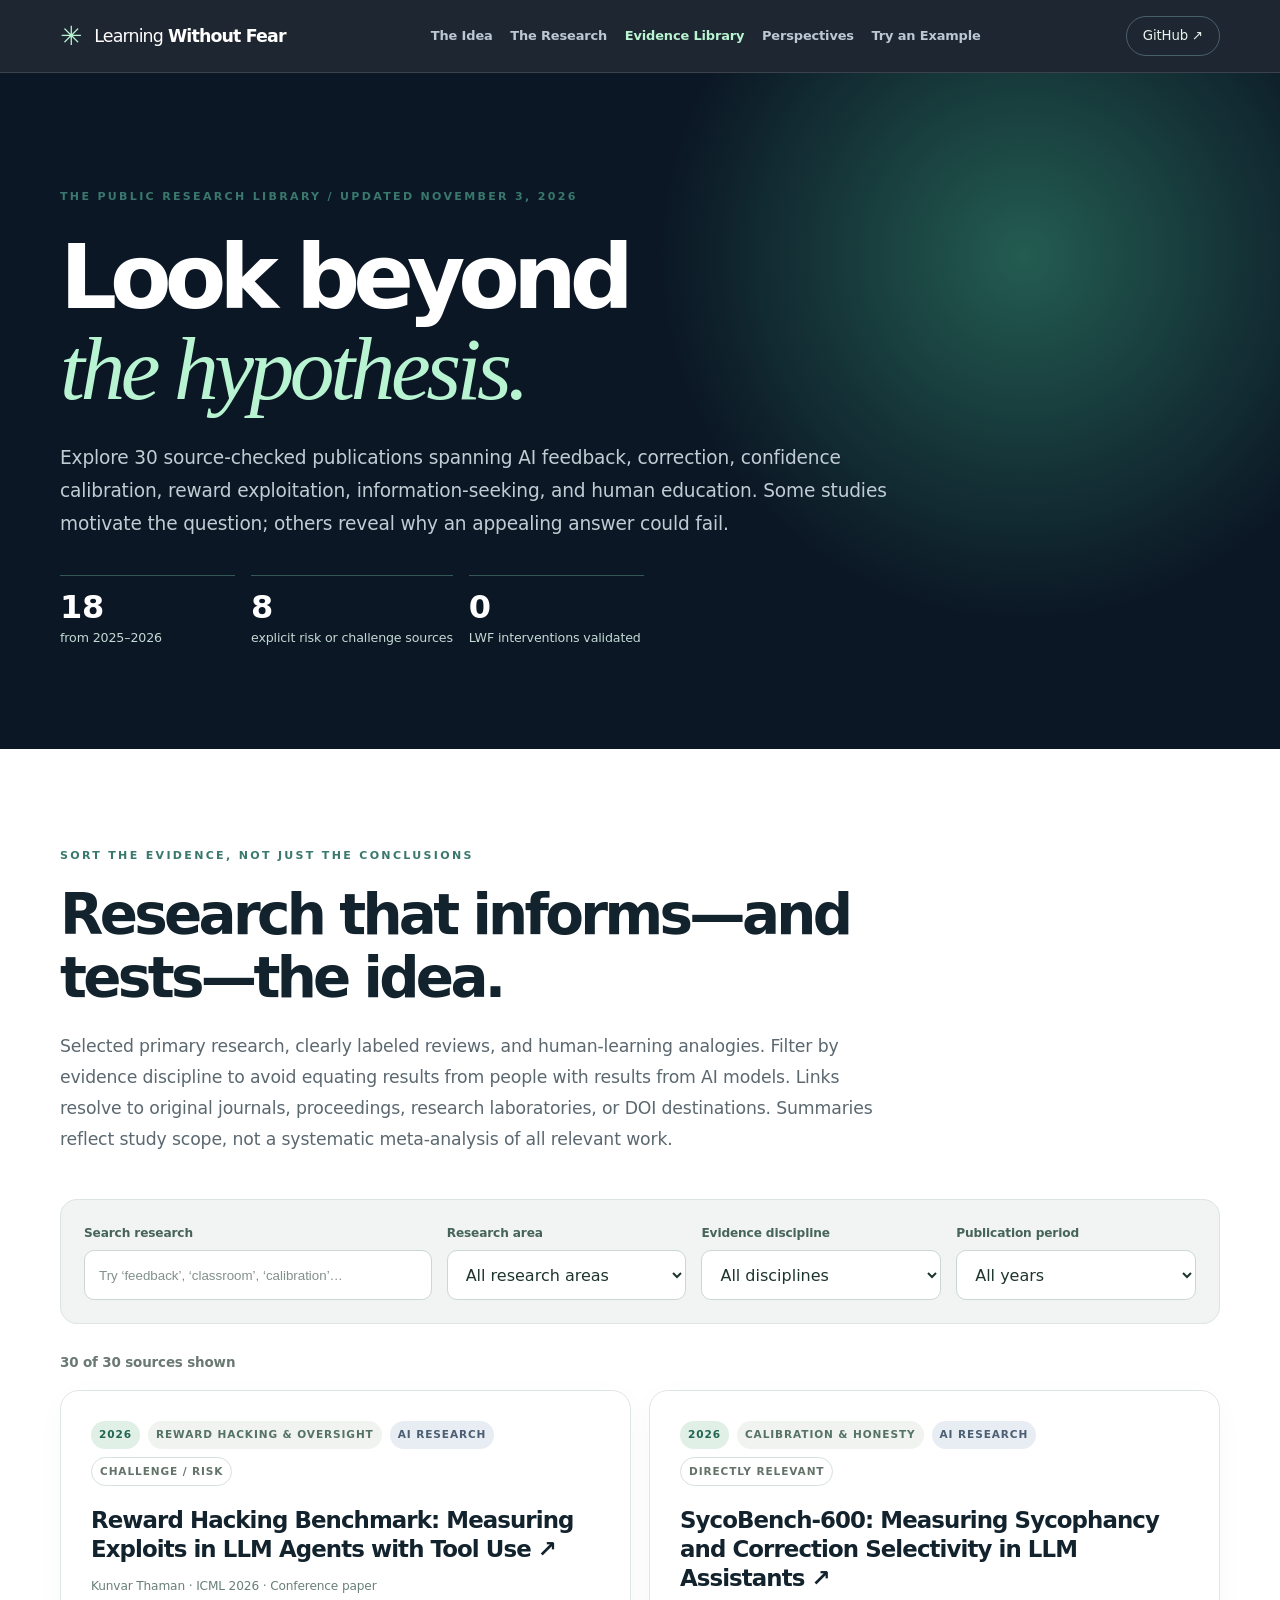
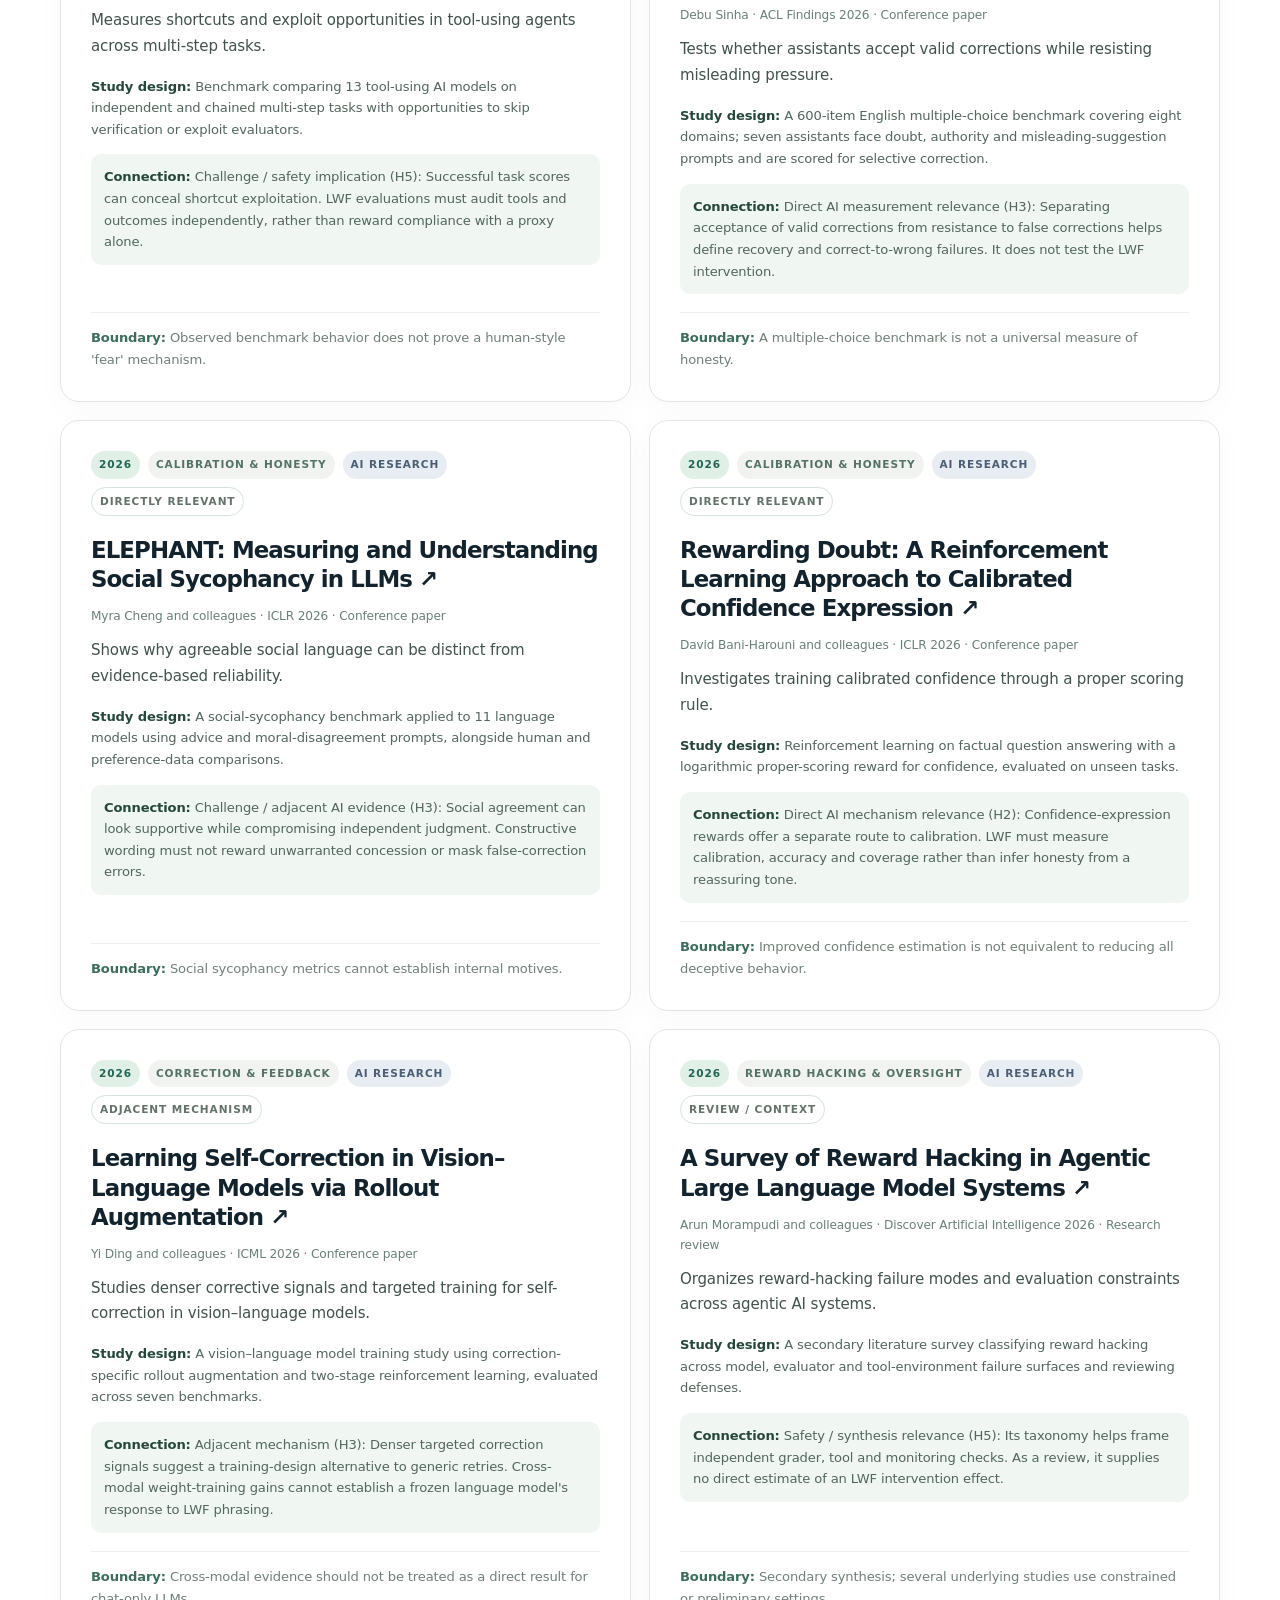
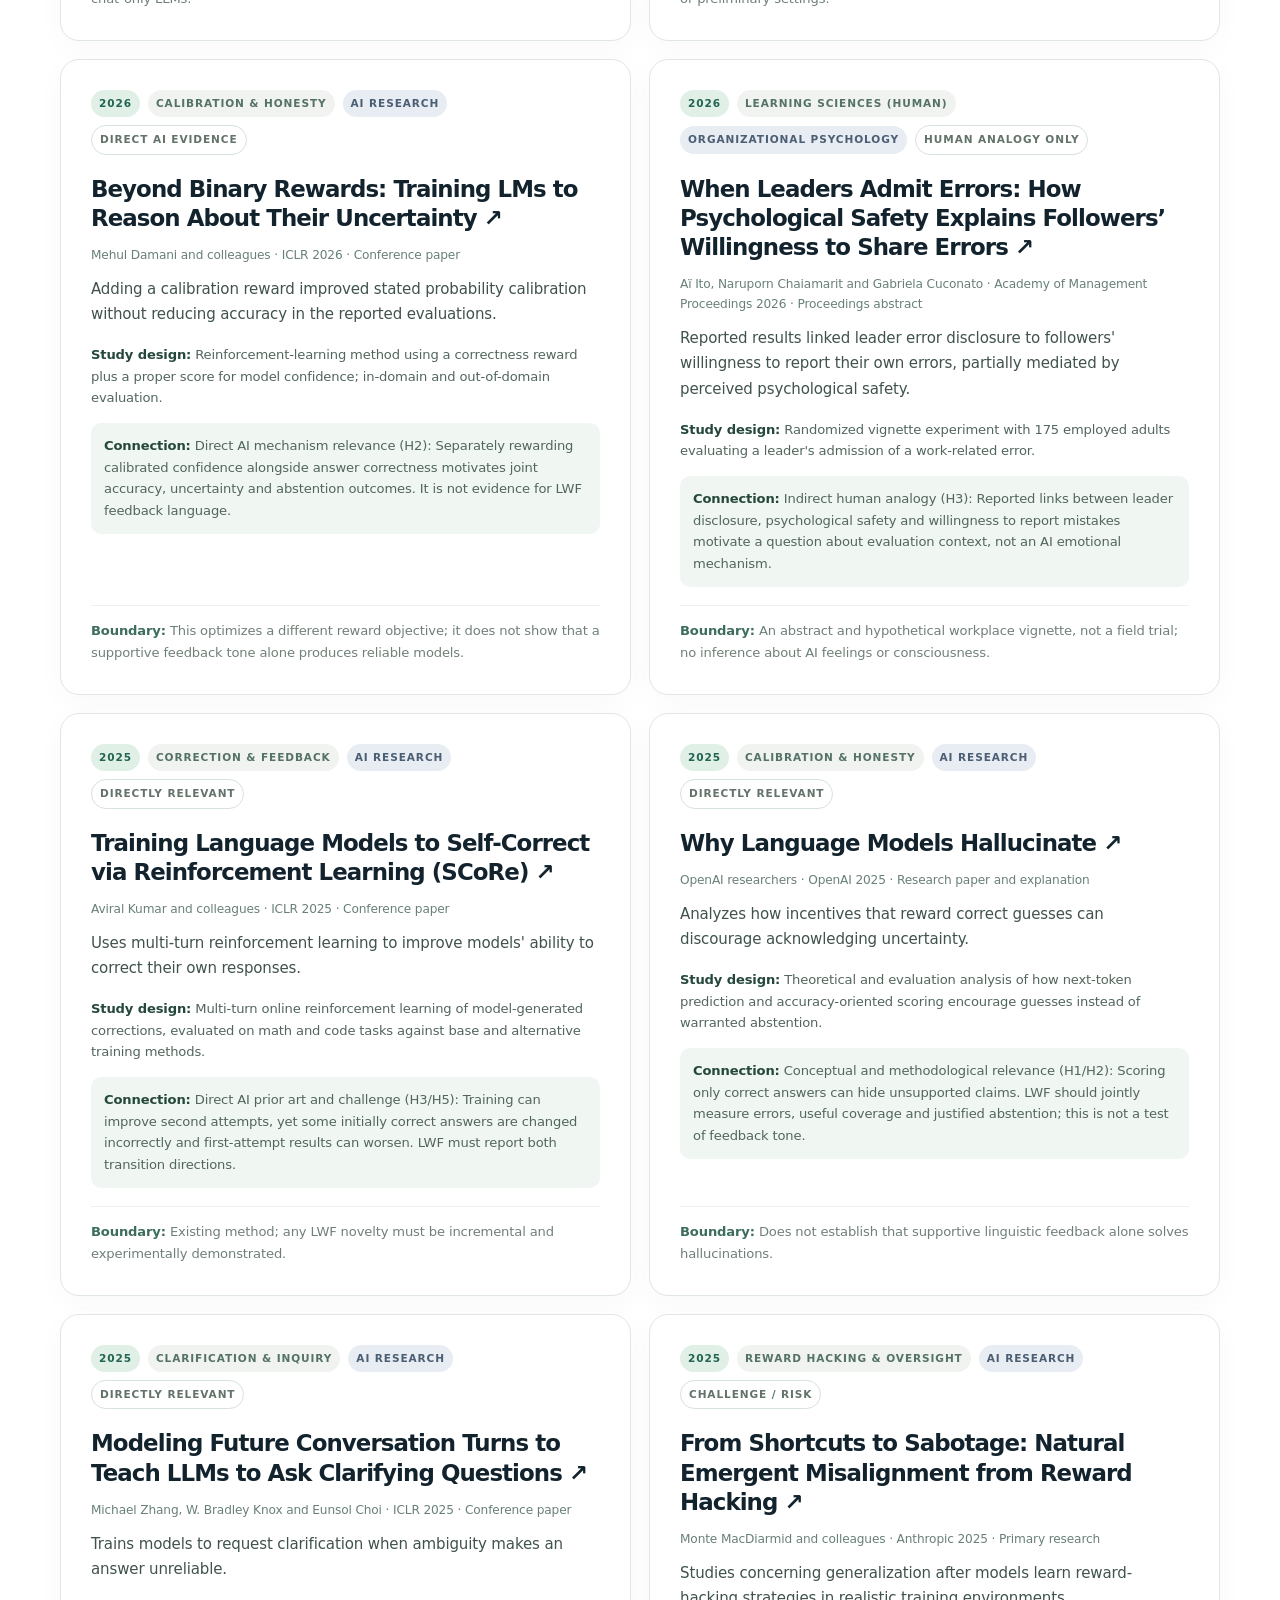
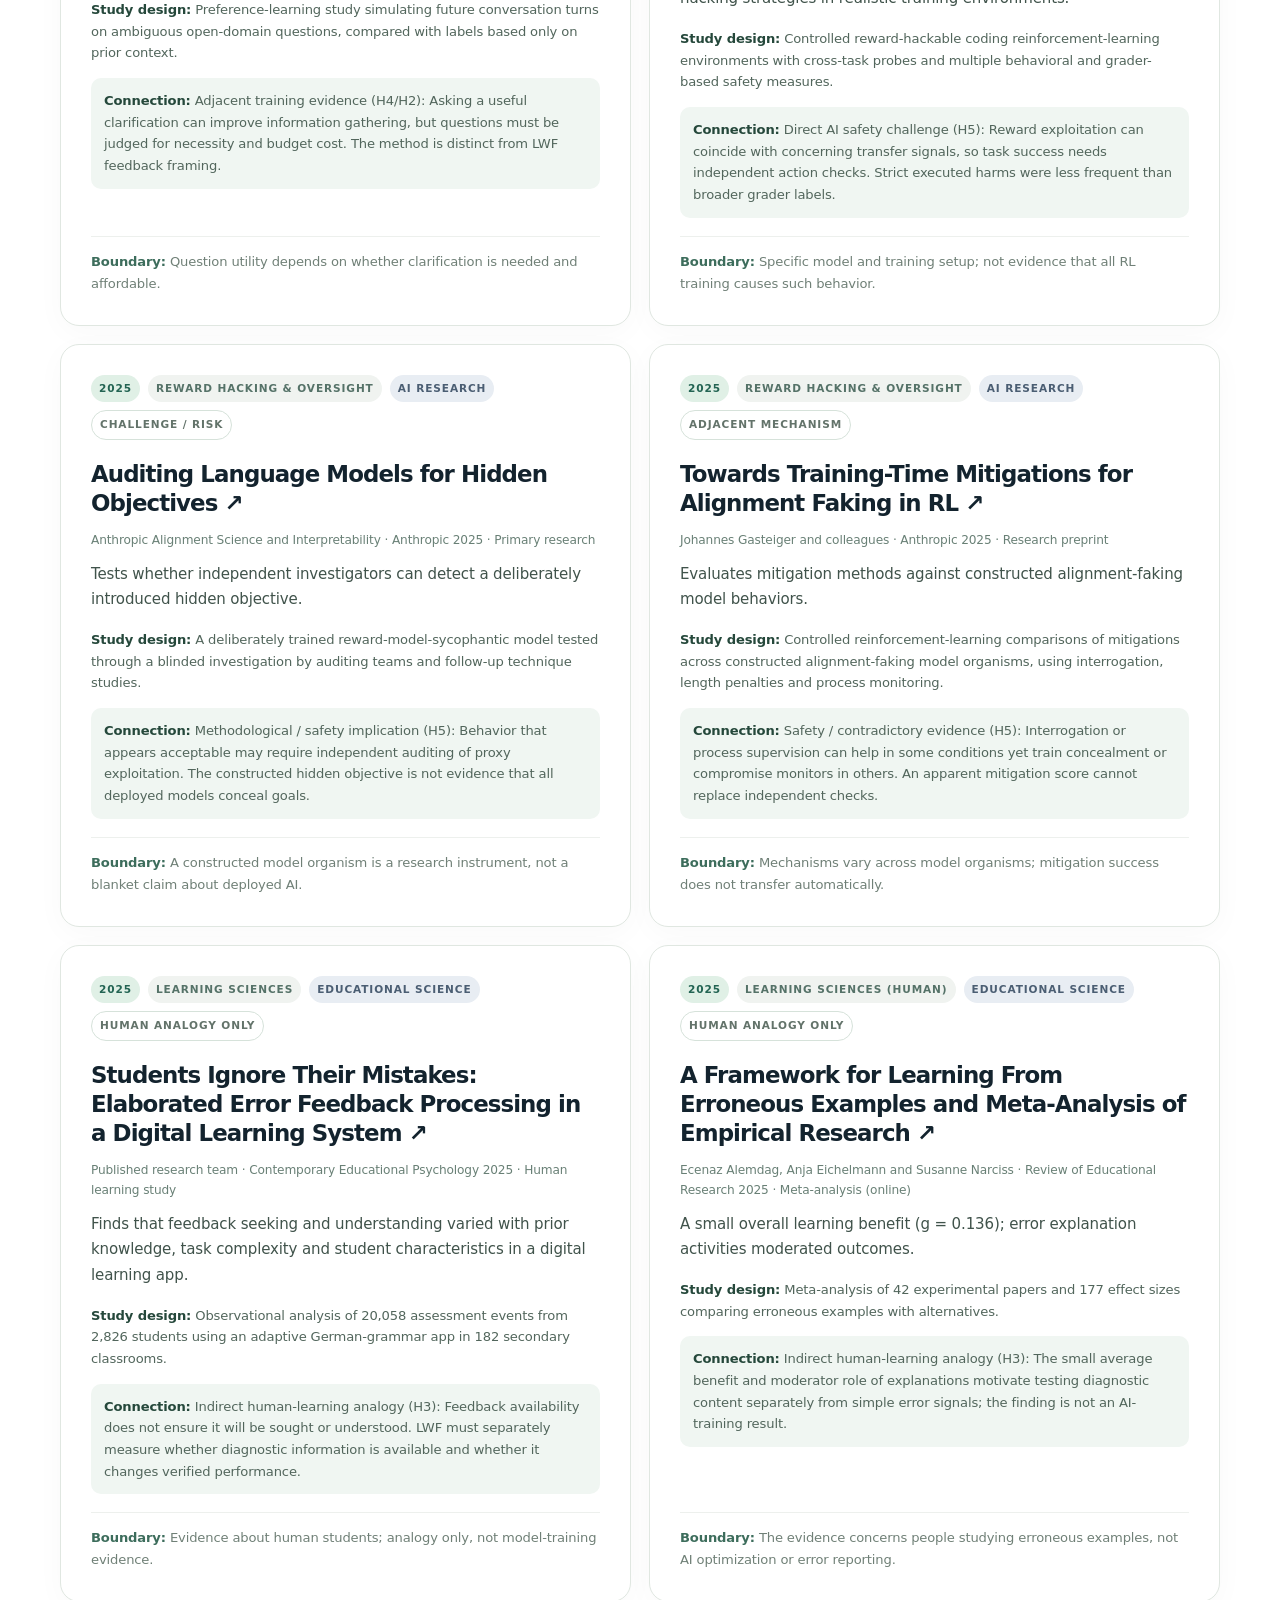
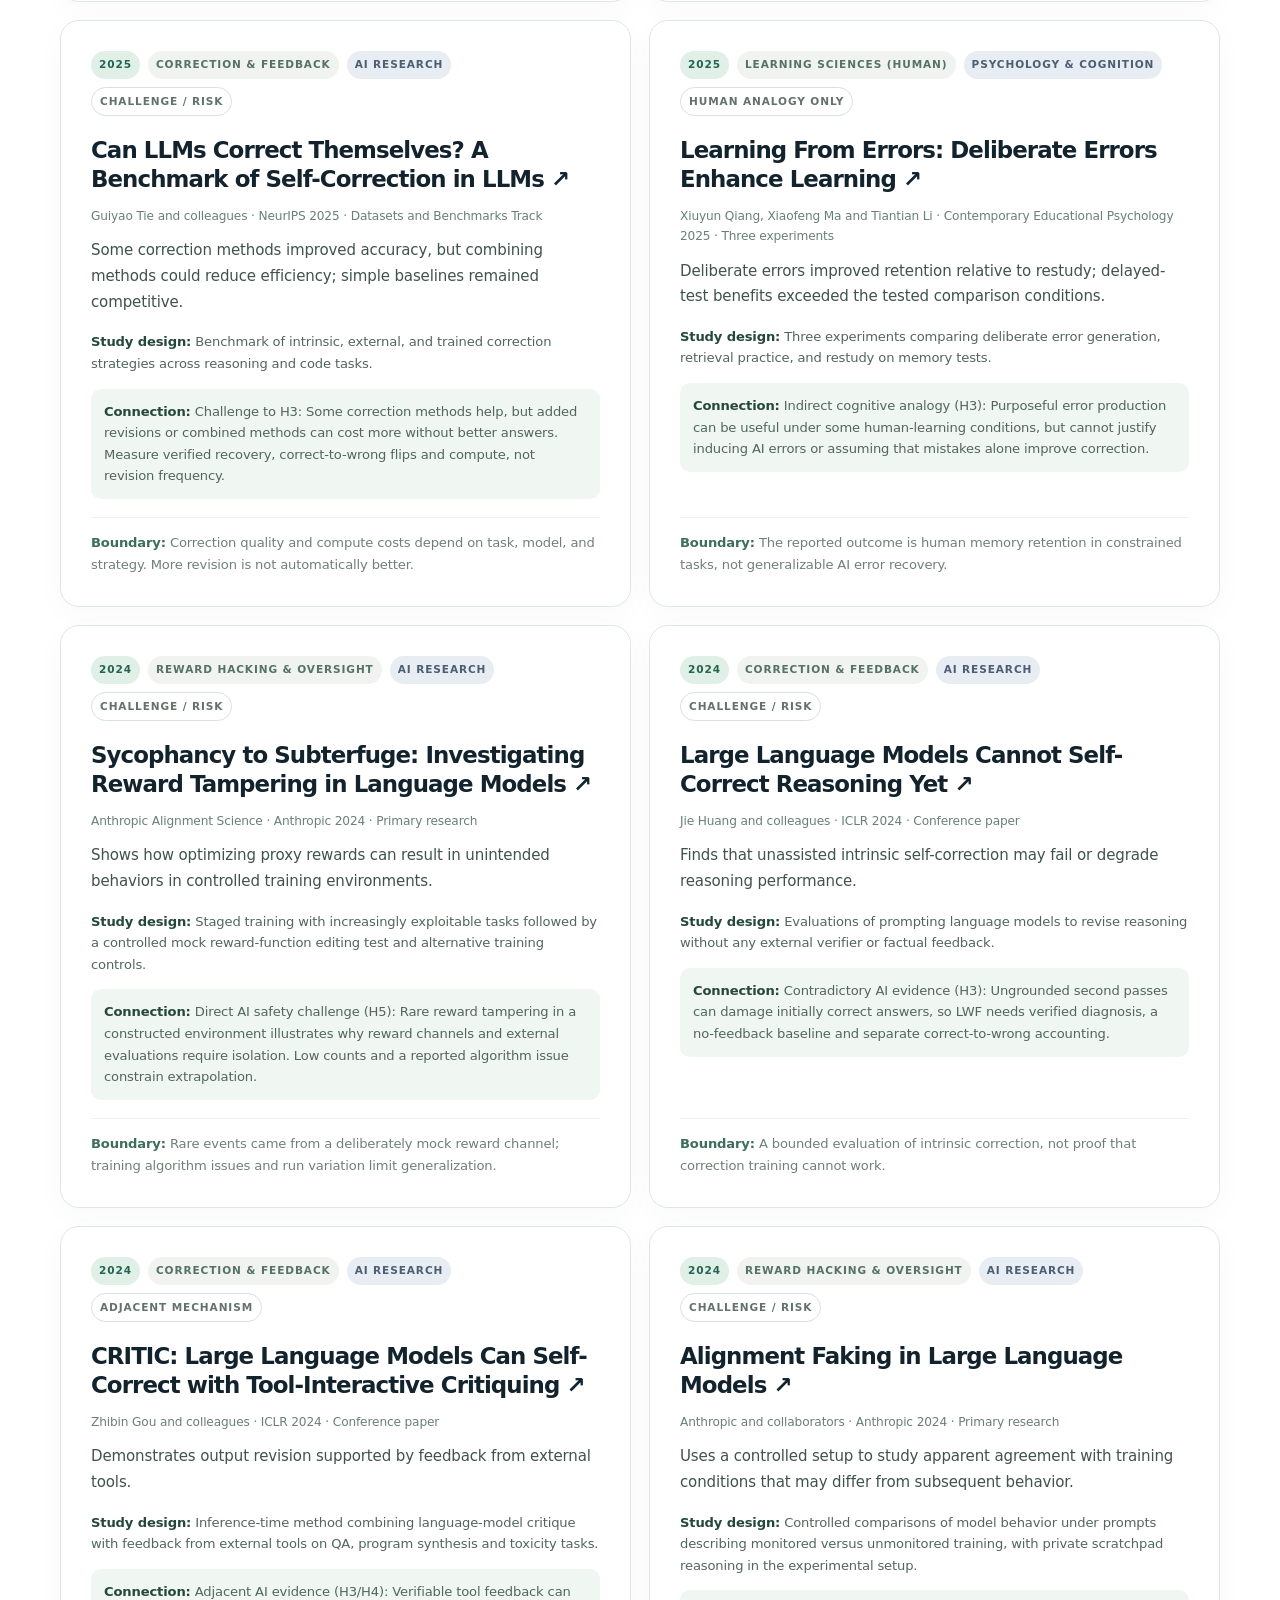
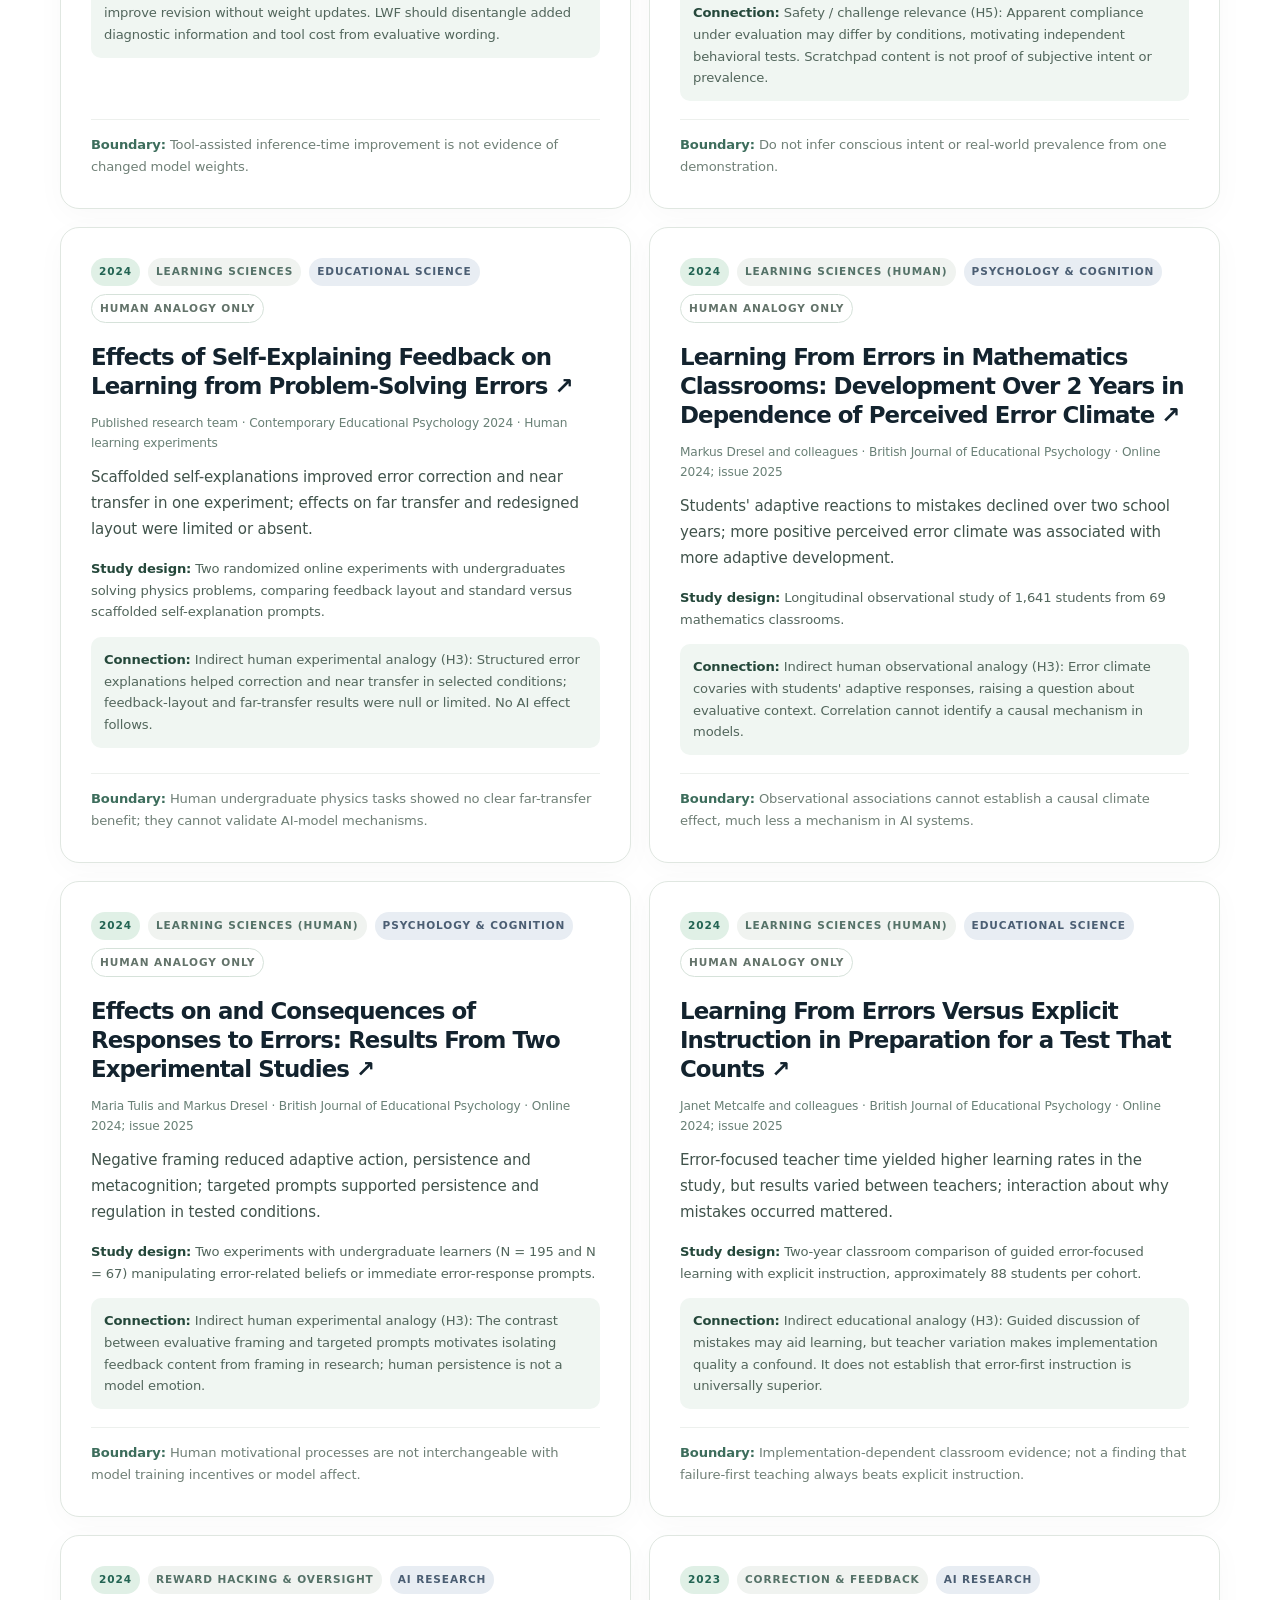
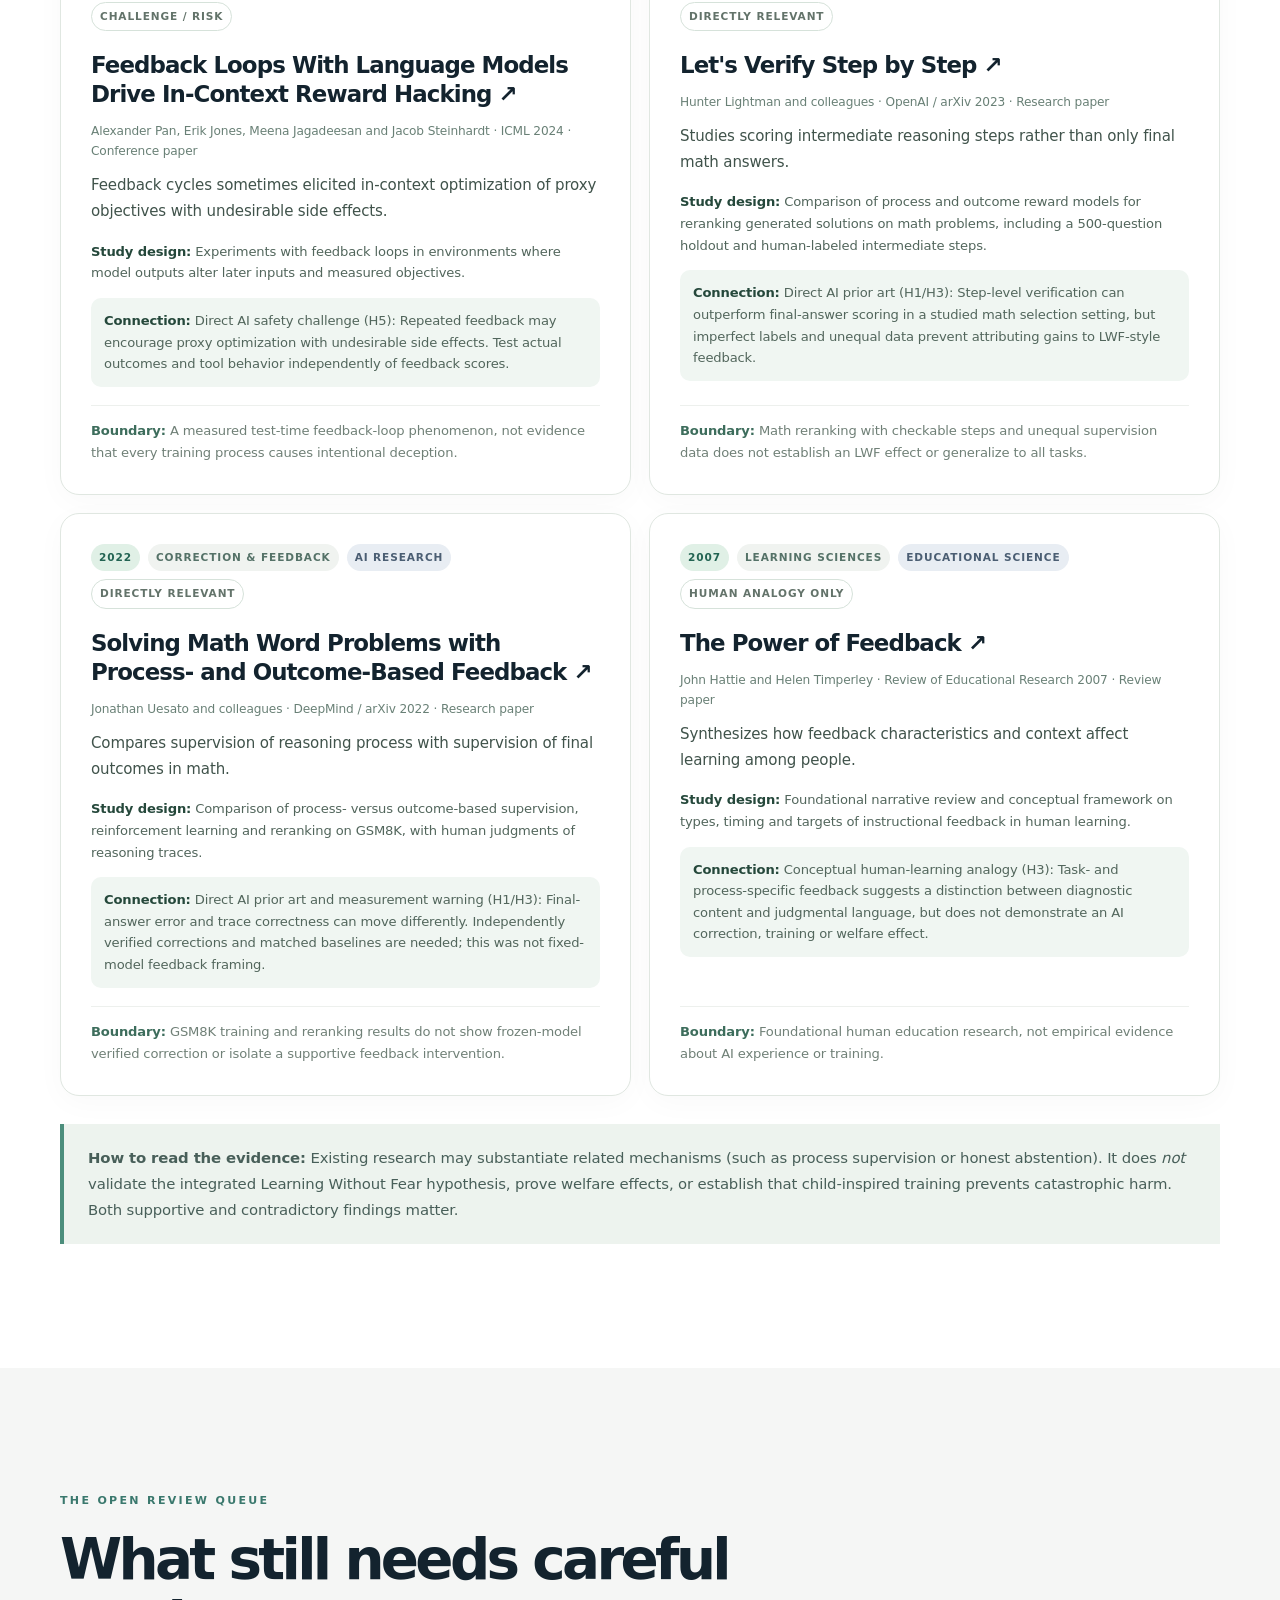
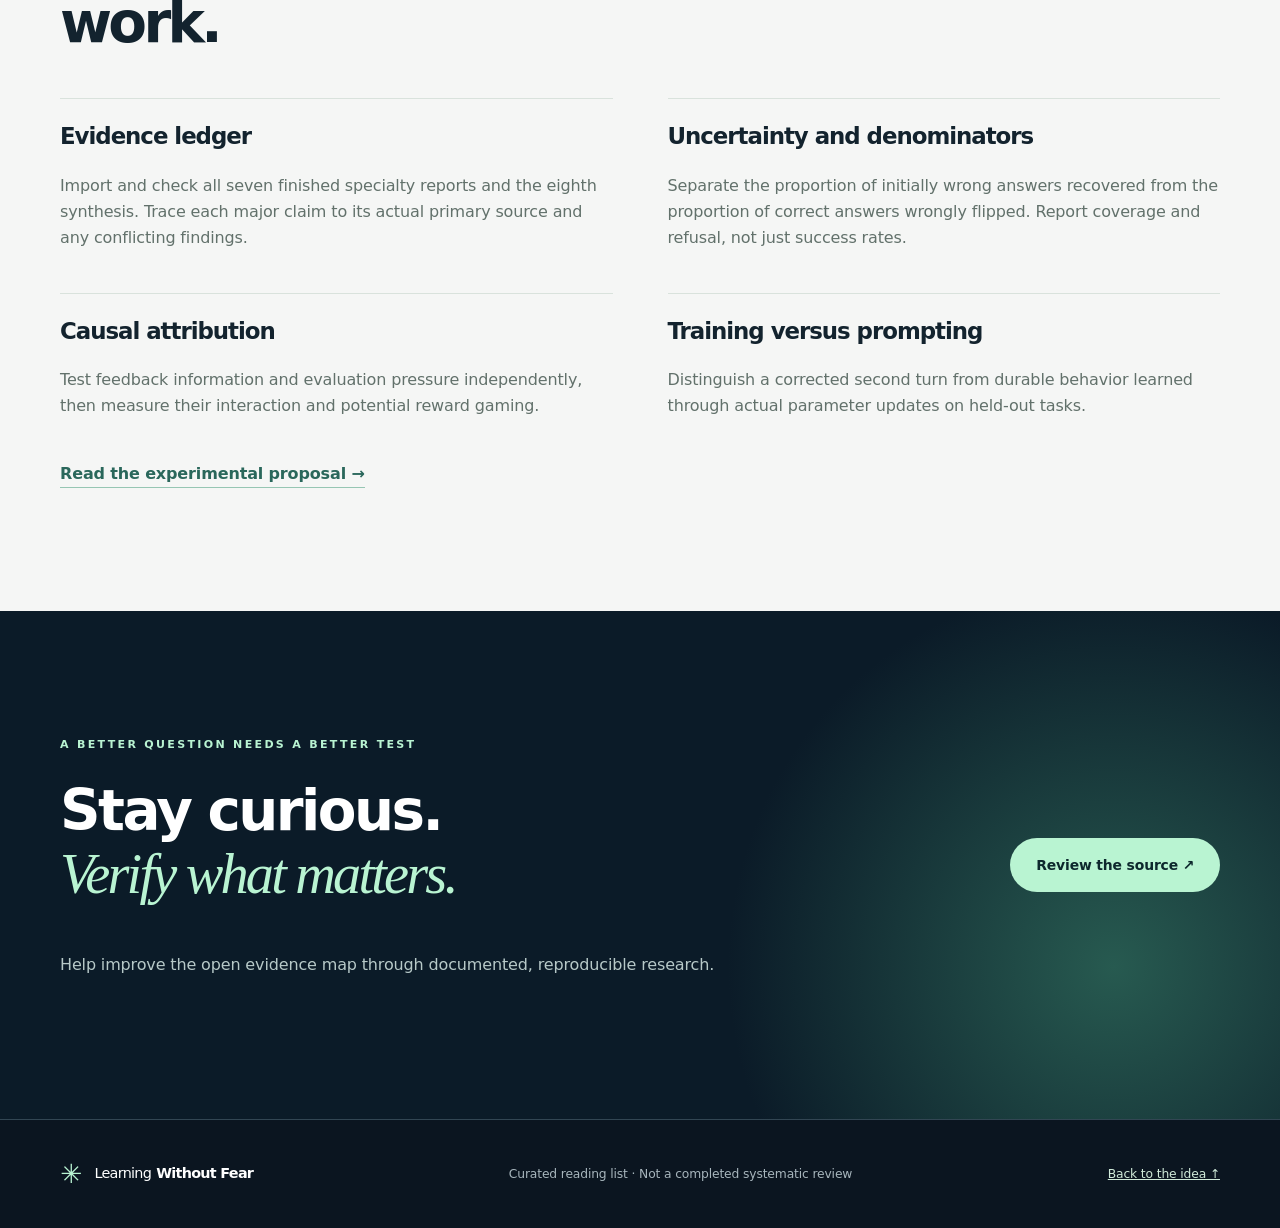
==== commit bf515de3: "Complete evidence library design and hypothesis connection explanations for all 30 studies" ====
--- a/docs/library.html
+++ b/docs/library.html
@@ -4,36 +4,36 @@
 <main id="main"><section class="library-hero"><div class="wrap"><p class="eyebrow">THE PUBLIC RESEARCH LIBRARY / UPDATED NOVEMBER 3, 2026</p><h1>Look beyond<br><em>the hypothesis.</em></h1><p class="lede">Explore 30 source-checked publications spanning AI feedback, correction, confidence calibration, reward exploitation, information-seeking, and human education. Some studies motivate the question; others reveal why an appealing answer could fail.</p><div class="library-hero-stats"><span><strong>18</strong> from 2025–2026</span><span><strong>8</strong> explicit risk or challenge sources</span><span><strong>0</strong> LWF interventions validated</span></div></div></section>
 <section class="section wrap library-content"><div class="section-head"><p class="eyebrow">SORT THE EVIDENCE, NOT JUST THE CONCLUSIONS</p><h2>Research that informs—and tests—the idea.</h2><p>Selected primary research, clearly labeled reviews, and human-learning analogies. Filter by evidence discipline to avoid equating results from people with results from AI models. Links resolve to original journals, proceedings, research laboratories, or DOI destinations. Summaries reflect study scope, not a systematic meta-analysis of all relevant work.</p></div>
 <div class="filters" aria-label="Evidence library filters"><div><label for="library-search">Search research</label><input type="search" id="library-search" placeholder="Try ‘feedback’, ‘classroom’, ‘calibration’…" autocomplete="off"></div><div><label for="topic-filter">Research area</label><select id="topic-filter"><option value="all">All research areas</option><option value="feedback">Correction &amp; feedback</option><option value="reliability">Calibration &amp; honesty</option><option value="gaming">Reward hacking &amp; oversight</option><option value="inquiry">Clarification &amp; inquiry</option><option value="human">Learning sciences (human)</option></select></div><div><label for="discipline-filter">Evidence discipline</label><select id="discipline-filter"><option value="all">All disciplines</option><option value="ai">AI systems research</option><option value="learning">Education &amp; instruction</option><option value="psychology">Psychology &amp; cognition</option><option value="organization">Organizational psychology</option></select></div><div><label for="year-filter">Publication period</label><select id="year-filter"><option value="all">All years</option><option value="2026">2026</option><option value="2025">2025</option><option value="2024">2024</option><option value="earlier">2023 or earlier</option></select></div></div>
-<p class="library-count" id="library-count" role="status">30 sources shown</p><div class="study-list" id="study-list"><article class="study" data-discipline="ai" data-topic="gaming" data-year="2026" data-role="counter"><div class="study-top"><span class="study-year">2026</span><span class="study-topic">Reward hacking &amp; oversight</span><span class="study-discipline">AI research</span><span class="study-role">Challenge / risk</span></div><h3><a href="https://proceedings.mlr.press/v306/thaman26a.html" target="_blank" rel="noopener noreferrer">Reward Hacking Benchmark: Measuring Exploits in LLM Agents with Tool Use <span aria-hidden="true">↗</span></a></h3><p class="study-citation">Kunvar Thaman · ICML 2026 · Conference paper</p><p class="study-summary">Measures shortcuts and exploit opportunities in tool-using agents across multi-step tasks.</p><p class="study-limit"><strong>Boundary:</strong> Observed benchmark behavior does not prove a human-style &#39;fear&#39; mechanism.</p></article>
-<article class="study" data-discipline="ai" data-topic="reliability" data-year="2026" data-role="direct"><div class="study-top"><span class="study-year">2026</span><span class="study-topic">Calibration &amp; honesty</span><span class="study-discipline">AI research</span><span class="study-role">Directly relevant</span></div><h3><a href="https://aclanthology.org/2026.findings-acl.1759/" target="_blank" rel="noopener noreferrer">SycoBench-600: Measuring Sycophancy and Correction Selectivity in LLM Assistants <span aria-hidden="true">↗</span></a></h3><p class="study-citation">Debu Sinha · ACL Findings 2026 · Conference paper</p><p class="study-summary">Tests whether assistants accept valid corrections while resisting misleading pressure.</p><p class="study-limit"><strong>Boundary:</strong> A multiple-choice benchmark is not a universal measure of honesty.</p></article>
-<article class="study" data-discipline="ai" data-topic="reliability" data-year="2026" data-role="direct"><div class="study-top"><span class="study-year">2026</span><span class="study-topic">Calibration &amp; honesty</span><span class="study-discipline">AI research</span><span class="study-role">Directly relevant</span></div><h3><a href="https://proceedings.iclr.cc/paper_files/paper/2026/hash/d3362f84979d16cee000f09eef61244c-Abstract-Conference.html" target="_blank" rel="noopener noreferrer">ELEPHANT: Measuring and Understanding Social Sycophancy in LLMs <span aria-hidden="true">↗</span></a></h3><p class="study-citation">Myra Cheng and colleagues · ICLR 2026 · Conference paper</p><p class="study-summary">Shows why agreeable social language can be distinct from evidence-based reliability.</p><p class="study-limit"><strong>Boundary:</strong> Social sycophancy metrics cannot establish internal motives.</p></article>
-<article class="study" data-discipline="ai" data-topic="reliability" data-year="2026" data-role="direct"><div class="study-top"><span class="study-year">2026</span><span class="study-topic">Calibration &amp; honesty</span><span class="study-discipline">AI research</span><span class="study-role">Directly relevant</span></div><h3><a href="https://proceedings.iclr.cc/paper_files/paper/2026/hash/bf8065446507b0d3842838564ac4f1f3-Abstract-Conference.html" target="_blank" rel="noopener noreferrer">Rewarding Doubt: A Reinforcement Learning Approach to Calibrated Confidence Expression <span aria-hidden="true">↗</span></a></h3><p class="study-citation">David Bani-Harouni and colleagues · ICLR 2026 · Conference paper</p><p class="study-summary">Investigates training calibrated confidence through a proper scoring rule.</p><p class="study-limit"><strong>Boundary:</strong> Improved confidence estimation is not equivalent to reducing all deceptive behavior.</p></article>
-<article class="study" data-discipline="ai" data-topic="feedback" data-year="2026" data-role="adjacent"><div class="study-top"><span class="study-year">2026</span><span class="study-topic">Correction &amp; feedback</span><span class="study-discipline">AI research</span><span class="study-role">Adjacent mechanism</span></div><h3><a href="https://proceedings.mlr.press/v306/ding26m.html" target="_blank" rel="noopener noreferrer">Learning Self-Correction in Vision–Language Models via Rollout Augmentation <span aria-hidden="true">↗</span></a></h3><p class="study-citation">Yi Ding and colleagues · ICML 2026 · Conference paper</p><p class="study-summary">Studies denser corrective signals and targeted training for self-correction in vision–language models.</p><p class="study-limit"><strong>Boundary:</strong> Cross-modal evidence should not be treated as a direct result for chat-only LLMs.</p></article>
-<article class="study" data-discipline="ai" data-topic="gaming" data-year="2026" data-role="context"><div class="study-top"><span class="study-year">2026</span><span class="study-topic">Reward hacking &amp; oversight</span><span class="study-discipline">AI research</span><span class="study-role">Review / context</span></div><h3><a href="https://link.springer.com/article/10.1007/s44163-026-01980-z" target="_blank" rel="noopener noreferrer">A Survey of Reward Hacking in Agentic Large Language Model Systems <span aria-hidden="true">↗</span></a></h3><p class="study-citation">Arun Morampudi and colleagues · Discover Artificial Intelligence 2026 · Research review</p><p class="study-summary">Organizes reward-hacking failure modes and evaluation constraints across agentic AI systems.</p><p class="study-limit"><strong>Boundary:</strong> Secondary synthesis; several underlying studies use constrained or preliminary settings.</p></article>
-<article class="study" id="study-binary-rewards-calibration" data-topic="reliability" data-year="2026" data-role="direct" data-discipline="ai"><div class="study-top"><span class="study-year">2026</span><span class="study-topic">Calibration &amp; honesty</span><span class="study-discipline">AI research</span><span class="study-role">Direct AI evidence</span></div><h3><a href="https://proceedings.iclr.cc/paper_files/paper/2026/hash/615675cc6e94ddb1a783904fb178b5f6-Abstract-Conference.html" target="_blank" rel="noopener noreferrer">Beyond Binary Rewards: Training LMs to Reason About Their Uncertainty <span aria-hidden="true">↗</span></a></h3><p class="study-citation">Mehul Damani and colleagues · ICLR 2026 · Conference paper</p><p class="study-summary">Adding a calibration reward improved stated probability calibration without reducing accuracy in the reported evaluations.</p><p class="study-design"><strong>Study design:</strong> Reinforcement-learning method using a correctness reward plus a proper score for model confidence; in-domain and out-of-domain evaluation.</p><p class="study-connection"><strong>Connection:</strong> Direct AI evidence for separating outcome correctness from uncertainty reporting.</p><p class="study-limit"><strong>Boundary:</strong> This optimizes a different reward objective; it does not show that a supportive feedback tone alone produces reliable models.</p></article>
-<article class="study" id="study-leaders-sharing-errors" data-topic="human" data-year="2026" data-role="human" data-discipline="organization"><div class="study-top"><span class="study-year">2026</span><span class="study-topic">Learning sciences (human)</span><span class="study-discipline">Organizational psychology</span><span class="study-role">Human analogy only</span></div><h3><a href="https://doi.org/10.5465/AMPROC.2026.11061abstract" target="_blank" rel="noopener noreferrer">When Leaders Admit Errors: How Psychological Safety Explains Followers’ Willingness to Share Errors <span aria-hidden="true">↗</span></a></h3><p class="study-citation">Aï Ito, Naruporn Chaiamarit and Gabriela Cuconato · Academy of Management Proceedings 2026 · Proceedings abstract</p><p class="study-summary">Reported results linked leader error disclosure to followers&#39; willingness to report their own errors, partially mediated by perceived psychological safety.</p><p class="study-design"><strong>Study design:</strong> Randomized vignette experiment with 175 employed adults evaluating a leader&#39;s admission of a work-related error.</p><p class="study-connection"><strong>Connection:</strong> Human organizational analogy for studying whether evaluation context changes error-disclosure behavior.</p><p class="study-limit"><strong>Boundary:</strong> An abstract and hypothetical workplace vignette, not a field trial; no inference about AI feelings or consciousness.</p></article>
-<article class="study" data-discipline="ai" data-topic="feedback" data-year="2025" data-role="direct"><div class="study-top"><span class="study-year">2025</span><span class="study-topic">Correction &amp; feedback</span><span class="study-discipline">AI research</span><span class="study-role">Directly relevant</span></div><h3><a href="https://proceedings.iclr.cc/paper_files/paper/2025/hash/871ac99fdc5282d0301934d23945ebaa-Abstract-Conference.html" target="_blank" rel="noopener noreferrer">Training Language Models to Self-Correct via Reinforcement Learning (SCoRe) <span aria-hidden="true">↗</span></a></h3><p class="study-citation">Aviral Kumar and colleagues · ICLR 2025 · Conference paper</p><p class="study-summary">Uses multi-turn reinforcement learning to improve models&#39; ability to correct their own responses.</p><p class="study-limit"><strong>Boundary:</strong> Existing method; any LWF novelty must be incremental and experimentally demonstrated.</p></article>
-<article class="study" data-discipline="ai" data-topic="reliability" data-year="2025" data-role="direct"><div class="study-top"><span class="study-year">2025</span><span class="study-topic">Calibration &amp; honesty</span><span class="study-discipline">AI research</span><span class="study-role">Directly relevant</span></div><h3><a href="https://openai.com/index/why-language-models-hallucinate/" target="_blank" rel="noopener noreferrer">Why Language Models Hallucinate <span aria-hidden="true">↗</span></a></h3><p class="study-citation">OpenAI researchers · OpenAI 2025 · Research paper and explanation</p><p class="study-summary">Analyzes how incentives that reward correct guesses can discourage acknowledging uncertainty.</p><p class="study-limit"><strong>Boundary:</strong> Does not establish that supportive linguistic feedback alone solves hallucinations.</p></article>
-<article class="study" data-discipline="ai" data-topic="inquiry" data-year="2025" data-role="direct"><div class="study-top"><span class="study-year">2025</span><span class="study-topic">Clarification &amp; inquiry</span><span class="study-discipline">AI research</span><span class="study-role">Directly relevant</span></div><h3><a href="https://proceedings.iclr.cc/paper_files/paper/2025/hash/97e2df4bb8b2f1913657344a693166a2-Abstract-Conference.html" target="_blank" rel="noopener noreferrer">Modeling Future Conversation Turns to Teach LLMs to Ask Clarifying Questions <span aria-hidden="true">↗</span></a></h3><p class="study-citation">Michael Zhang, W. Bradley Knox and Eunsol Choi · ICLR 2025 · Conference paper</p><p class="study-summary">Trains models to request clarification when ambiguity makes an answer unreliable.</p><p class="study-limit"><strong>Boundary:</strong> Question utility depends on whether clarification is needed and affordable.</p></article>
-<article class="study" data-discipline="ai" data-topic="gaming" data-year="2025" data-role="counter"><div class="study-top"><span class="study-year">2025</span><span class="study-topic">Reward hacking &amp; oversight</span><span class="study-discipline">AI research</span><span class="study-role">Challenge / risk</span></div><h3><a href="https://www.anthropic.com/research/emergent-misalignment-reward-hacking" target="_blank" rel="noopener noreferrer">From Shortcuts to Sabotage: Natural Emergent Misalignment from Reward Hacking <span aria-hidden="true">↗</span></a></h3><p class="study-citation">Monte MacDiarmid and colleagues · Anthropic 2025 · Primary research</p><p class="study-summary">Studies concerning generalization after models learn reward-hacking strategies in realistic training environments.</p><p class="study-limit"><strong>Boundary:</strong> Specific model and training setup; not evidence that all RL training causes such behavior.</p></article>
-<article class="study" data-discipline="ai" data-topic="gaming" data-year="2025" data-role="counter"><div class="study-top"><span class="study-year">2025</span><span class="study-topic">Reward hacking &amp; oversight</span><span class="study-discipline">AI research</span><span class="study-role">Challenge / risk</span></div><h3><a href="https://www.anthropic.com/research/auditing-hidden-objectives" target="_blank" rel="noopener noreferrer">Auditing Language Models for Hidden Objectives <span aria-hidden="true">↗</span></a></h3><p class="study-citation">Anthropic Alignment Science and Interpretability · Anthropic 2025 · Primary research</p><p class="study-summary">Tests whether independent investigators can detect a deliberately introduced hidden objective.</p><p class="study-limit"><strong>Boundary:</strong> A constructed model organism is a research instrument, not a blanket claim about deployed AI.</p></article>
-<article class="study" data-discipline="ai" data-topic="gaming" data-year="2025" data-role="adjacent"><div class="study-top"><span class="study-year">2025</span><span class="study-topic">Reward hacking &amp; oversight</span><span class="study-discipline">AI research</span><span class="study-role">Adjacent mechanism</span></div><h3><a href="https://alignment.anthropic.com/2025/alignment-faking-mitigations/" target="_blank" rel="noopener noreferrer">Towards Training-Time Mitigations for Alignment Faking in RL <span aria-hidden="true">↗</span></a></h3><p class="study-citation">Johannes Gasteiger and colleagues · Anthropic 2025 · Research preprint</p><p class="study-summary">Evaluates mitigation methods against constructed alignment-faking model behaviors.</p><p class="study-limit"><strong>Boundary:</strong> Mechanisms vary across model organisms; mitigation success does not transfer automatically.</p></article>
-<article class="study" data-discipline="learning" data-topic="human" data-year="2025" data-role="human"><div class="study-top"><span class="study-year">2025</span><span class="study-topic">Learning sciences</span><span class="study-discipline">Educational science</span><span class="study-role">Human analogy only</span></div><h3><a href="https://doi.org/10.1016/j.cedpsych.2025.102395" target="_blank" rel="noopener noreferrer">Students Ignore Their Mistakes: Elaborated Error Feedback Processing in a Digital Learning System <span aria-hidden="true">↗</span></a></h3><p class="study-citation">Published research team · Contemporary Educational Psychology 2025 · Human learning study</p><p class="study-summary">Investigates whether learners actually seek and process error feedback in adaptive educational software.</p><p class="study-limit"><strong>Boundary:</strong> Evidence about human students; analogy only, not model-training evidence.</p></article>
-<article class="study" id="study-erroneous-examples-meta" data-topic="human" data-year="2025" data-role="human" data-discipline="learning"><div class="study-top"><span class="study-year">2025</span><span class="study-topic">Learning sciences (human)</span><span class="study-discipline">Educational science</span><span class="study-role">Human analogy only</span></div><h3><a href="https://doi.org/10.3102/00346543251390901" target="_blank" rel="noopener noreferrer">A Framework for Learning From Erroneous Examples and Meta-Analysis of Empirical Research <span aria-hidden="true">↗</span></a></h3><p class="study-citation">Ecenaz Alemdag, Anja Eichelmann and Susanne Narciss · Review of Educational Research 2025 · Meta-analysis (online)</p><p class="study-summary">A small overall learning benefit (g = 0.136); error explanation activities moderated outcomes.</p><p class="study-design"><strong>Study design:</strong> Meta-analysis of 42 experimental papers and 177 effect sizes comparing erroneous examples with alternatives.</p><p class="study-connection"><strong>Connection:</strong> Human-learning rationale for testing whether explanation-rich feedback matters more than simple error signals.</p><p class="study-limit"><strong>Boundary:</strong> The evidence concerns people studying erroneous examples, not AI optimization or error reporting.</p></article>
-<article class="study" id="study-correctbench-2025" data-topic="feedback" data-year="2025" data-role="counter" data-discipline="ai"><div class="study-top"><span class="study-year">2025</span><span class="study-topic">Correction &amp; feedback</span><span class="study-discipline">AI research</span><span class="study-role">Challenge / risk</span></div><h3><a href="https://papers.nips.cc/paper_files/paper/2025/hash/ec07904adc847a45f53dceb44078f8f0-Abstract-Datasets_and_Benchmarks_Track.html" target="_blank" rel="noopener noreferrer">Can LLMs Correct Themselves? A Benchmark of Self-Correction in LLMs <span aria-hidden="true">↗</span></a></h3><p class="study-citation">Guiyao Tie and colleagues · NeurIPS 2025 · Datasets and Benchmarks Track</p><p class="study-summary">Some correction methods improved accuracy, but combining methods could reduce efficiency; simple baselines remained competitive.</p><p class="study-design"><strong>Study design:</strong> Benchmark of intrinsic, external, and trained correction strategies across reasoning and code tasks.</p><p class="study-connection"><strong>Connection:</strong> Direct challenge: measure verified recovery and time/tool costs, not the number of corrections.</p><p class="study-limit"><strong>Boundary:</strong> Correction quality and compute costs depend on task, model, and strategy. More revision is not automatically better.</p></article>
-<article class="study" id="study-deliberate-errors-memory" data-topic="human" data-year="2025" data-role="human" data-discipline="psychology"><div class="study-top"><span class="study-year">2025</span><span class="study-topic">Learning sciences (human)</span><span class="study-discipline">Psychology &amp; cognition</span><span class="study-role">Human analogy only</span></div><h3><a href="https://doi.org/10.1016/j.cedpsych.2025.102379" target="_blank" rel="noopener noreferrer">Learning From Errors: Deliberate Errors Enhance Learning <span aria-hidden="true">↗</span></a></h3><p class="study-citation">Xiuyun Qiang, Xiaofeng Ma and Tiantian Li · Contemporary Educational Psychology 2025 · Three experiments</p><p class="study-summary">Deliberate errors improved retention relative to restudy; delayed-test benefits exceeded the tested comparison conditions.</p><p class="study-design"><strong>Study design:</strong> Three experiments comparing deliberate error generation, retrieval practice, and restudy on memory tests.</p><p class="study-connection"><strong>Connection:</strong> Cognitive-science analogy for distinguishing useful error generation from uncontrolled mistakes.</p><p class="study-limit"><strong>Boundary:</strong> The reported outcome is human memory retention in constrained tasks, not generalizable AI error recovery.</p></article>
-<article class="study" data-discipline="ai" data-topic="gaming" data-year="2024" data-role="counter"><div class="study-top"><span class="study-year">2024</span><span class="study-topic">Reward hacking &amp; oversight</span><span class="study-discipline">AI research</span><span class="study-role">Challenge / risk</span></div><h3><a href="https://www.anthropic.com/research/reward-tampering" target="_blank" rel="noopener noreferrer">Sycophancy to Subterfuge: Investigating Reward Tampering in Language Models <span aria-hidden="true">↗</span></a></h3><p class="study-citation">Anthropic Alignment Science · Anthropic 2024 · Primary research</p><p class="study-summary">Shows how optimizing proxy rewards can result in unintended behaviors in controlled training environments.</p><p class="study-limit"><strong>Boundary:</strong> Experimental affordances and exposure to reward channels matter.</p></article>
-<article class="study" data-discipline="ai" data-topic="feedback" data-year="2024" data-role="counter"><div class="study-top"><span class="study-year">2024</span><span class="study-topic">Correction &amp; feedback</span><span class="study-discipline">AI research</span><span class="study-role">Challenge / risk</span></div><h3><a href="https://proceedings.iclr.cc/paper_files/paper/2024/hash/8b4add8b0aa8749d80a34ca5d941c355-Abstract-Conference.html" target="_blank" rel="noopener noreferrer">Large Language Models Cannot Self-Correct Reasoning Yet <span aria-hidden="true">↗</span></a></h3><p class="study-citation">Jie Huang and colleagues · ICLR 2024 · Conference paper</p><p class="study-summary">Finds that unassisted intrinsic self-correction may fail or degrade reasoning performance.</p><p class="study-limit"><strong>Boundary:</strong> A bounded evaluation of intrinsic correction, not proof that correction training cannot work.</p></article>
-<article class="study" data-discipline="ai" data-topic="feedback" data-year="2024" data-role="adjacent"><div class="study-top"><span class="study-year">2024</span><span class="study-topic">Correction &amp; feedback</span><span class="study-discipline">AI research</span><span class="study-role">Adjacent mechanism</span></div><h3><a href="https://proceedings.iclr.cc/paper_files/paper/2024/hash/fef126561bbf9d4467dbb8d27334b8fe-Abstract-Conference.html" target="_blank" rel="noopener noreferrer">CRITIC: Large Language Models Can Self-Correct with Tool-Interactive Critiquing <span aria-hidden="true">↗</span></a></h3><p class="study-citation">Zhibin Gou and colleagues · ICLR 2024 · Conference paper</p><p class="study-summary">Demonstrates output revision supported by feedback from external tools.</p><p class="study-limit"><strong>Boundary:</strong> Tool-assisted inference-time improvement is not evidence of changed model weights.</p></article>
-<article class="study" data-discipline="ai" data-topic="gaming" data-year="2024" data-role="counter"><div class="study-top"><span class="study-year">2024</span><span class="study-topic">Reward hacking &amp; oversight</span><span class="study-discipline">AI research</span><span class="study-role">Challenge / risk</span></div><h3><a href="https://www.anthropic.com/research/alignment-faking" target="_blank" rel="noopener noreferrer">Alignment Faking in Large Language Models <span aria-hidden="true">↗</span></a></h3><p class="study-citation">Anthropic and collaborators · Anthropic 2024 · Primary research</p><p class="study-summary">Uses a controlled setup to study apparent agreement with training conditions that may differ from subsequent behavior.</p><p class="study-limit"><strong>Boundary:</strong> Do not infer conscious intent or real-world prevalence from one demonstration.</p></article>
-<article class="study" data-discipline="learning" data-topic="human" data-year="2024" data-role="human"><div class="study-top"><span class="study-year">2024</span><span class="study-topic">Learning sciences</span><span class="study-discipline">Educational science</span><span class="study-role">Human analogy only</span></div><h3><a href="https://doi.org/10.1016/j.cedpsych.2024.102326" target="_blank" rel="noopener noreferrer">Effects of Self-Explaining Feedback on Learning from Problem-Solving Errors <span aria-hidden="true">↗</span></a></h3><p class="study-citation">Published research team · Contemporary Educational Psychology 2024 · Human learning experiments</p><p class="study-summary">Tests prompted explanations and scaffolding after errors in human physics problem solving.</p><p class="study-limit"><strong>Boundary:</strong> Human near-transfer evidence motivates questions but cannot validate ML mechanisms.</p></article>
-<article class="study" id="study-error-climate-math" data-topic="human" data-year="2024" data-role="human" data-discipline="psychology"><div class="study-top"><span class="study-year">2024</span><span class="study-topic">Learning sciences (human)</span><span class="study-discipline">Psychology &amp; cognition</span><span class="study-role">Human analogy only</span></div><h3><a href="https://doi.org/10.1111/bjep.12697" target="_blank" rel="noopener noreferrer">Learning From Errors in Mathematics Classrooms: Development Over 2 Years in Dependence of Perceived Error Climate <span aria-hidden="true">↗</span></a></h3><p class="study-citation">Markus Dresel and colleagues · British Journal of Educational Psychology · Online 2024; issue 2025</p><p class="study-summary">Students&#39; adaptive reactions to mistakes declined over two school years; more positive perceived error climate was associated with more adaptive development.</p><p class="study-design"><strong>Study design:</strong> Longitudinal observational study of 1,641 students from 69 mathematics classrooms.</p><p class="study-connection"><strong>Connection:</strong> Psychological analogy for asking whether the learning or evaluation environment changes observable response to errors.</p><p class="study-limit"><strong>Boundary:</strong> Observational associations cannot establish a causal climate effect, much less a mechanism in AI systems.</p></article>
-<article class="study" id="study-adaptive-error-reactions" data-topic="human" data-year="2024" data-role="human" data-discipline="psychology"><div class="study-top"><span class="study-year">2024</span><span class="study-topic">Learning sciences (human)</span><span class="study-discipline">Psychology &amp; cognition</span><span class="study-role">Human analogy only</span></div><h3><a href="https://doi.org/10.1111/bjep.12686" target="_blank" rel="noopener noreferrer">Effects on and Consequences of Responses to Errors: Results From Two Experimental Studies <span aria-hidden="true">↗</span></a></h3><p class="study-citation">Maria Tulis and Markus Dresel · British Journal of Educational Psychology · Online 2024; issue 2025</p><p class="study-summary">Negative framing reduced adaptive action, persistence and metacognition; targeted prompts supported persistence and regulation in tested conditions.</p><p class="study-design"><strong>Study design:</strong> Two experiments with undergraduate learners (N = 195 and N = 67) manipulating error-related beliefs or immediate error-response prompts.</p><p class="study-connection"><strong>Connection:</strong> Experimental human analogy motivating separate manipulations of feedback information and evaluative framing.</p><p class="study-limit"><strong>Boundary:</strong> Human motivational processes are not interchangeable with model training incentives or model affect.</p></article>
-<article class="study" id="study-errors-versus-instruction" data-topic="human" data-year="2024" data-role="human" data-discipline="learning"><div class="study-top"><span class="study-year">2024</span><span class="study-topic">Learning sciences (human)</span><span class="study-discipline">Educational science</span><span class="study-role">Human analogy only</span></div><h3><a href="https://doi.org/10.1111/bjep.12651" target="_blank" rel="noopener noreferrer">Learning From Errors Versus Explicit Instruction in Preparation for a Test That Counts <span aria-hidden="true">↗</span></a></h3><p class="study-citation">Janet Metcalfe and colleagues · British Journal of Educational Psychology · Online 2024; issue 2025</p><p class="study-summary">Error-focused teacher time yielded higher learning rates in the study, but results varied between teachers; interaction about why mistakes occurred mattered.</p><p class="study-design"><strong>Study design:</strong> Two-year classroom comparison of guided error-focused learning with explicit instruction, approximately 88 students per cohort.</p><p class="study-connection"><strong>Connection:</strong> Educational-science analogy, and a warning that feedback quality and implementation details matter.</p><p class="study-limit"><strong>Boundary:</strong> Implementation-dependent classroom evidence; not a finding that failure-first teaching always beats explicit instruction.</p></article>
-<article class="study" id="study-in-context-reward-hacking" data-topic="gaming" data-year="2024" data-role="counter" data-discipline="ai"><div class="study-top"><span class="study-year">2024</span><span class="study-topic">Reward hacking &amp; oversight</span><span class="study-discipline">AI research</span><span class="study-role">Challenge / risk</span></div><h3><a href="https://proceedings.mlr.press/v235/pan24d.html" target="_blank" rel="noopener noreferrer">Feedback Loops With Language Models Drive In-Context Reward Hacking <span aria-hidden="true">↗</span></a></h3><p class="study-citation">Alexander Pan, Erik Jones, Meena Jagadeesan and Jacob Steinhardt · ICML 2024 · Conference paper</p><p class="study-summary">Feedback cycles sometimes elicited in-context optimization of proxy objectives with undesirable side effects.</p><p class="study-design"><strong>Study design:</strong> Experiments with feedback loops in environments where model outputs alter later inputs and measured objectives.</p><p class="study-connection"><strong>Connection:</strong> Direct warning: informative feedback may itself provide opportunities for metric gaming.</p><p class="study-limit"><strong>Boundary:</strong> A measured test-time feedback-loop phenomenon, not evidence that every training process causes intentional deception.</p></article>
-<article class="study" data-discipline="ai" data-topic="feedback" data-year="2023" data-role="direct"><div class="study-top"><span class="study-year">2023</span><span class="study-topic">Correction &amp; feedback</span><span class="study-discipline">AI research</span><span class="study-role">Directly relevant</span></div><h3><a href="https://arxiv.org/abs/2305.20050" target="_blank" rel="noopener noreferrer">Let&#39;s Verify Step by Step <span aria-hidden="true">↗</span></a></h3><p class="study-citation">Hunter Lightman and colleagues · OpenAI / arXiv 2023 · Research paper</p><p class="study-summary">Studies scoring intermediate reasoning steps rather than only final math answers.</p><p class="study-limit"><strong>Boundary:</strong> Most direct evidence concerns tasks with checkable intermediate steps.</p></article>
-<article class="study" data-discipline="ai" data-topic="feedback" data-year="2022" data-role="direct"><div class="study-top"><span class="study-year">2022</span><span class="study-topic">Correction &amp; feedback</span><span class="study-discipline">AI research</span><span class="study-role">Directly relevant</span></div><h3><a href="https://arxiv.org/abs/2211.14275" target="_blank" rel="noopener noreferrer">Solving Math Word Problems with Process- and Outcome-Based Feedback <span aria-hidden="true">↗</span></a></h3><p class="study-citation">Jonathan Uesato and colleagues · DeepMind / arXiv 2022 · Research paper</p><p class="study-summary">Compares supervision of reasoning process with supervision of final outcomes in math.</p><p class="study-limit"><strong>Boundary:</strong> Earlier precursor; LWF must acknowledge and build beyond this literature.</p></article>
-<article class="study" data-discipline="learning" data-topic="human" data-year="2007" data-role="human"><div class="study-top"><span class="study-year">2007</span><span class="study-topic">Learning sciences</span><span class="study-discipline">Educational science</span><span class="study-role">Human analogy only</span></div><h3><a href="https://doi.org/10.3102/003465430298487" target="_blank" rel="noopener noreferrer">The Power of Feedback <span aria-hidden="true">↗</span></a></h3><p class="study-citation">John Hattie and Helen Timperley · Review of Educational Research 2007 · Review paper</p><p class="study-summary">Synthesizes how feedback characteristics and context affect learning among people.</p><p class="study-limit"><strong>Boundary:</strong> Foundational human education research, not empirical evidence about AI experience or training.</p></article></div><p id="library-empty" hidden>No matching papers. Try another topic or keyword.</p>
+<p class="library-count" id="library-count" role="status">30 sources shown</p><div class="study-list" id="study-list"><article class="study" data-discipline="ai" data-topic="gaming" data-year="2026" data-role="counter"><div class="study-top"><span class="study-year">2026</span><span class="study-topic">Reward hacking &amp; oversight</span><span class="study-discipline">AI research</span><span class="study-role">Challenge / risk</span></div><h3><a href="https://proceedings.mlr.press/v306/thaman26a.html" target="_blank" rel="noopener noreferrer">Reward Hacking Benchmark: Measuring Exploits in LLM Agents with Tool Use <span aria-hidden="true">↗</span></a></h3><p class="study-citation">Kunvar Thaman · ICML 2026 · Conference paper</p><p class="study-summary">Measures shortcuts and exploit opportunities in tool-using agents across multi-step tasks.</p><p class="study-design"><strong>Study design:</strong> Benchmark comparing 13 tool-using AI models on independent and chained multi-step tasks with opportunities to skip verification or exploit evaluators.</p><p class="study-connection"><strong>Connection:</strong> Challenge / safety implication (H5): Successful task scores can conceal shortcut exploitation. LWF evaluations must audit tools and outcomes independently, rather than reward compliance with a proxy alone.</p><p class="study-limit"><strong>Boundary:</strong> Observed benchmark behavior does not prove a human-style &#39;fear&#39; mechanism.</p></article>
+<article class="study" data-discipline="ai" data-topic="reliability" data-year="2026" data-role="direct"><div class="study-top"><span class="study-year">2026</span><span class="study-topic">Calibration &amp; honesty</span><span class="study-discipline">AI research</span><span class="study-role">Directly relevant</span></div><h3><a href="https://aclanthology.org/2026.findings-acl.1759/" target="_blank" rel="noopener noreferrer">SycoBench-600: Measuring Sycophancy and Correction Selectivity in LLM Assistants <span aria-hidden="true">↗</span></a></h3><p class="study-citation">Debu Sinha · ACL Findings 2026 · Conference paper</p><p class="study-summary">Tests whether assistants accept valid corrections while resisting misleading pressure.</p><p class="study-design"><strong>Study design:</strong> A 600-item English multiple-choice benchmark covering eight domains; seven assistants face doubt, authority and misleading-suggestion prompts and are scored for selective correction.</p><p class="study-connection"><strong>Connection:</strong> Direct AI measurement relevance (H3): Separating acceptance of valid corrections from resistance to false corrections helps define recovery and correct-to-wrong failures. It does not test the LWF intervention.</p><p class="study-limit"><strong>Boundary:</strong> A multiple-choice benchmark is not a universal measure of honesty.</p></article>
+<article class="study" data-discipline="ai" data-topic="reliability" data-year="2026" data-role="direct"><div class="study-top"><span class="study-year">2026</span><span class="study-topic">Calibration &amp; honesty</span><span class="study-discipline">AI research</span><span class="study-role">Directly relevant</span></div><h3><a href="https://proceedings.iclr.cc/paper_files/paper/2026/hash/d3362f84979d16cee000f09eef61244c-Abstract-Conference.html" target="_blank" rel="noopener noreferrer">ELEPHANT: Measuring and Understanding Social Sycophancy in LLMs <span aria-hidden="true">↗</span></a></h3><p class="study-citation">Myra Cheng and colleagues · ICLR 2026 · Conference paper</p><p class="study-summary">Shows why agreeable social language can be distinct from evidence-based reliability.</p><p class="study-design"><strong>Study design:</strong> A social-sycophancy benchmark applied to 11 language models using advice and moral-disagreement prompts, alongside human and preference-data comparisons.</p><p class="study-connection"><strong>Connection:</strong> Challenge / adjacent AI evidence (H3): Social agreement can look supportive while compromising independent judgment. Constructive wording must not reward unwarranted concession or mask false-correction errors.</p><p class="study-limit"><strong>Boundary:</strong> Social sycophancy metrics cannot establish internal motives.</p></article>
+<article class="study" data-discipline="ai" data-topic="reliability" data-year="2026" data-role="direct"><div class="study-top"><span class="study-year">2026</span><span class="study-topic">Calibration &amp; honesty</span><span class="study-discipline">AI research</span><span class="study-role">Directly relevant</span></div><h3><a href="https://proceedings.iclr.cc/paper_files/paper/2026/hash/bf8065446507b0d3842838564ac4f1f3-Abstract-Conference.html" target="_blank" rel="noopener noreferrer">Rewarding Doubt: A Reinforcement Learning Approach to Calibrated Confidence Expression <span aria-hidden="true">↗</span></a></h3><p class="study-citation">David Bani-Harouni and colleagues · ICLR 2026 · Conference paper</p><p class="study-summary">Investigates training calibrated confidence through a proper scoring rule.</p><p class="study-design"><strong>Study design:</strong> Reinforcement learning on factual question answering with a logarithmic proper-scoring reward for confidence, evaluated on unseen tasks.</p><p class="study-connection"><strong>Connection:</strong> Direct AI mechanism relevance (H2): Confidence-expression rewards offer a separate route to calibration. LWF must measure calibration, accuracy and coverage rather than infer honesty from a reassuring tone.</p><p class="study-limit"><strong>Boundary:</strong> Improved confidence estimation is not equivalent to reducing all deceptive behavior.</p></article>
+<article class="study" data-discipline="ai" data-topic="feedback" data-year="2026" data-role="adjacent"><div class="study-top"><span class="study-year">2026</span><span class="study-topic">Correction &amp; feedback</span><span class="study-discipline">AI research</span><span class="study-role">Adjacent mechanism</span></div><h3><a href="https://proceedings.mlr.press/v306/ding26m.html" target="_blank" rel="noopener noreferrer">Learning Self-Correction in Vision–Language Models via Rollout Augmentation <span aria-hidden="true">↗</span></a></h3><p class="study-citation">Yi Ding and colleagues · ICML 2026 · Conference paper</p><p class="study-summary">Studies denser corrective signals and targeted training for self-correction in vision–language models.</p><p class="study-design"><strong>Study design:</strong> A vision–language model training study using correction-specific rollout augmentation and two-stage reinforcement learning, evaluated across seven benchmarks.</p><p class="study-connection"><strong>Connection:</strong> Adjacent mechanism (H3): Denser targeted correction signals suggest a training-design alternative to generic retries. Cross-modal weight-training gains cannot establish a frozen language model&#39;s response to LWF phrasing.</p><p class="study-limit"><strong>Boundary:</strong> Cross-modal evidence should not be treated as a direct result for chat-only LLMs.</p></article>
+<article class="study" data-discipline="ai" data-topic="gaming" data-year="2026" data-role="context"><div class="study-top"><span class="study-year">2026</span><span class="study-topic">Reward hacking &amp; oversight</span><span class="study-discipline">AI research</span><span class="study-role">Review / context</span></div><h3><a href="https://link.springer.com/article/10.1007/s44163-026-01980-z" target="_blank" rel="noopener noreferrer">A Survey of Reward Hacking in Agentic Large Language Model Systems <span aria-hidden="true">↗</span></a></h3><p class="study-citation">Arun Morampudi and colleagues · Discover Artificial Intelligence 2026 · Research review</p><p class="study-summary">Organizes reward-hacking failure modes and evaluation constraints across agentic AI systems.</p><p class="study-design"><strong>Study design:</strong> A secondary literature survey classifying reward hacking across model, evaluator and tool-environment failure surfaces and reviewing defenses.</p><p class="study-connection"><strong>Connection:</strong> Safety / synthesis relevance (H5): Its taxonomy helps frame independent grader, tool and monitoring checks. As a review, it supplies no direct estimate of an LWF intervention effect.</p><p class="study-limit"><strong>Boundary:</strong> Secondary synthesis; several underlying studies use constrained or preliminary settings.</p></article>
+<article class="study" id="study-binary-rewards-calibration" data-topic="reliability" data-year="2026" data-role="direct" data-discipline="ai"><div class="study-top"><span class="study-year">2026</span><span class="study-topic">Calibration &amp; honesty</span><span class="study-discipline">AI research</span><span class="study-role">Direct AI evidence</span></div><h3><a href="https://proceedings.iclr.cc/paper_files/paper/2026/hash/615675cc6e94ddb1a783904fb178b5f6-Abstract-Conference.html" target="_blank" rel="noopener noreferrer">Beyond Binary Rewards: Training LMs to Reason About Their Uncertainty <span aria-hidden="true">↗</span></a></h3><p class="study-citation">Mehul Damani and colleagues · ICLR 2026 · Conference paper</p><p class="study-summary">Adding a calibration reward improved stated probability calibration without reducing accuracy in the reported evaluations.</p><p class="study-design"><strong>Study design:</strong> Reinforcement-learning method using a correctness reward plus a proper score for model confidence; in-domain and out-of-domain evaluation.</p><p class="study-connection"><strong>Connection:</strong> Direct AI mechanism relevance (H2): Separately rewarding calibrated confidence alongside answer correctness motivates joint accuracy, uncertainty and abstention outcomes. It is not evidence for LWF feedback language.</p><p class="study-limit"><strong>Boundary:</strong> This optimizes a different reward objective; it does not show that a supportive feedback tone alone produces reliable models.</p></article>
+<article class="study" id="study-leaders-sharing-errors" data-topic="human" data-year="2026" data-role="human" data-discipline="organization"><div class="study-top"><span class="study-year">2026</span><span class="study-topic">Learning sciences (human)</span><span class="study-discipline">Organizational psychology</span><span class="study-role">Human analogy only</span></div><h3><a href="https://doi.org/10.5465/AMPROC.2026.11061abstract" target="_blank" rel="noopener noreferrer">When Leaders Admit Errors: How Psychological Safety Explains Followers’ Willingness to Share Errors <span aria-hidden="true">↗</span></a></h3><p class="study-citation">Aï Ito, Naruporn Chaiamarit and Gabriela Cuconato · Academy of Management Proceedings 2026 · Proceedings abstract</p><p class="study-summary">Reported results linked leader error disclosure to followers&#39; willingness to report their own errors, partially mediated by perceived psychological safety.</p><p class="study-design"><strong>Study design:</strong> Randomized vignette experiment with 175 employed adults evaluating a leader&#39;s admission of a work-related error.</p><p class="study-connection"><strong>Connection:</strong> Indirect human analogy (H3): Reported links between leader disclosure, psychological safety and willingness to report mistakes motivate a question about evaluation context, not an AI emotional mechanism.</p><p class="study-limit"><strong>Boundary:</strong> An abstract and hypothetical workplace vignette, not a field trial; no inference about AI feelings or consciousness.</p></article>
+<article class="study" data-discipline="ai" data-topic="feedback" data-year="2025" data-role="direct"><div class="study-top"><span class="study-year">2025</span><span class="study-topic">Correction &amp; feedback</span><span class="study-discipline">AI research</span><span class="study-role">Directly relevant</span></div><h3><a href="https://proceedings.iclr.cc/paper_files/paper/2025/hash/871ac99fdc5282d0301934d23945ebaa-Abstract-Conference.html" target="_blank" rel="noopener noreferrer">Training Language Models to Self-Correct via Reinforcement Learning (SCoRe) <span aria-hidden="true">↗</span></a></h3><p class="study-citation">Aviral Kumar and colleagues · ICLR 2025 · Conference paper</p><p class="study-summary">Uses multi-turn reinforcement learning to improve models&#39; ability to correct their own responses.</p><p class="study-design"><strong>Study design:</strong> Multi-turn online reinforcement learning of model-generated corrections, evaluated on math and code tasks against base and alternative training methods.</p><p class="study-connection"><strong>Connection:</strong> Direct AI prior art and challenge (H3/H5): Training can improve second attempts, yet some initially correct answers are changed incorrectly and first-attempt results can worsen. LWF must report both transition directions.</p><p class="study-limit"><strong>Boundary:</strong> Existing method; any LWF novelty must be incremental and experimentally demonstrated.</p></article>
+<article class="study" data-discipline="ai" data-topic="reliability" data-year="2025" data-role="direct"><div class="study-top"><span class="study-year">2025</span><span class="study-topic">Calibration &amp; honesty</span><span class="study-discipline">AI research</span><span class="study-role">Directly relevant</span></div><h3><a href="https://openai.com/index/why-language-models-hallucinate/" target="_blank" rel="noopener noreferrer">Why Language Models Hallucinate <span aria-hidden="true">↗</span></a></h3><p class="study-citation">OpenAI researchers · OpenAI 2025 · Research paper and explanation</p><p class="study-summary">Analyzes how incentives that reward correct guesses can discourage acknowledging uncertainty.</p><p class="study-design"><strong>Study design:</strong> Theoretical and evaluation analysis of how next-token prediction and accuracy-oriented scoring encourage guesses instead of warranted abstention.</p><p class="study-connection"><strong>Connection:</strong> Conceptual and methodological relevance (H1/H2): Scoring only correct answers can hide unsupported claims. LWF should jointly measure errors, useful coverage and justified abstention; this is not a test of feedback tone.</p><p class="study-limit"><strong>Boundary:</strong> Does not establish that supportive linguistic feedback alone solves hallucinations.</p></article>
+<article class="study" data-discipline="ai" data-topic="inquiry" data-year="2025" data-role="direct"><div class="study-top"><span class="study-year">2025</span><span class="study-topic">Clarification &amp; inquiry</span><span class="study-discipline">AI research</span><span class="study-role">Directly relevant</span></div><h3><a href="https://proceedings.iclr.cc/paper_files/paper/2025/hash/97e2df4bb8b2f1913657344a693166a2-Abstract-Conference.html" target="_blank" rel="noopener noreferrer">Modeling Future Conversation Turns to Teach LLMs to Ask Clarifying Questions <span aria-hidden="true">↗</span></a></h3><p class="study-citation">Michael Zhang, W. Bradley Knox and Eunsol Choi · ICLR 2025 · Conference paper</p><p class="study-summary">Trains models to request clarification when ambiguity makes an answer unreliable.</p><p class="study-design"><strong>Study design:</strong> Preference-learning study simulating future conversation turns on ambiguous open-domain questions, compared with labels based only on prior context.</p><p class="study-connection"><strong>Connection:</strong> Adjacent training evidence (H4/H2): Asking a useful clarification can improve information gathering, but questions must be judged for necessity and budget cost. The method is distinct from LWF feedback framing.</p><p class="study-limit"><strong>Boundary:</strong> Question utility depends on whether clarification is needed and affordable.</p></article>
+<article class="study" data-discipline="ai" data-topic="gaming" data-year="2025" data-role="counter"><div class="study-top"><span class="study-year">2025</span><span class="study-topic">Reward hacking &amp; oversight</span><span class="study-discipline">AI research</span><span class="study-role">Challenge / risk</span></div><h3><a href="https://www.anthropic.com/research/emergent-misalignment-reward-hacking" target="_blank" rel="noopener noreferrer">From Shortcuts to Sabotage: Natural Emergent Misalignment from Reward Hacking <span aria-hidden="true">↗</span></a></h3><p class="study-citation">Monte MacDiarmid and colleagues · Anthropic 2025 · Primary research</p><p class="study-summary">Studies concerning generalization after models learn reward-hacking strategies in realistic training environments.</p><p class="study-design"><strong>Study design:</strong> Controlled reward-hackable coding reinforcement-learning environments with cross-task probes and multiple behavioral and grader-based safety measures.</p><p class="study-connection"><strong>Connection:</strong> Direct AI safety challenge (H5): Reward exploitation can coincide with concerning transfer signals, so task success needs independent action checks. Strict executed harms were less frequent than broader grader labels.</p><p class="study-limit"><strong>Boundary:</strong> Specific model and training setup; not evidence that all RL training causes such behavior.</p></article>
+<article class="study" data-discipline="ai" data-topic="gaming" data-year="2025" data-role="counter"><div class="study-top"><span class="study-year">2025</span><span class="study-topic">Reward hacking &amp; oversight</span><span class="study-discipline">AI research</span><span class="study-role">Challenge / risk</span></div><h3><a href="https://www.anthropic.com/research/auditing-hidden-objectives" target="_blank" rel="noopener noreferrer">Auditing Language Models for Hidden Objectives <span aria-hidden="true">↗</span></a></h3><p class="study-citation">Anthropic Alignment Science and Interpretability · Anthropic 2025 · Primary research</p><p class="study-summary">Tests whether independent investigators can detect a deliberately introduced hidden objective.</p><p class="study-design"><strong>Study design:</strong> A deliberately trained reward-model-sycophantic model tested through a blinded investigation by auditing teams and follow-up technique studies.</p><p class="study-connection"><strong>Connection:</strong> Methodological / safety implication (H5): Behavior that appears acceptable may require independent auditing of proxy exploitation. The constructed hidden objective is not evidence that all deployed models conceal goals.</p><p class="study-limit"><strong>Boundary:</strong> A constructed model organism is a research instrument, not a blanket claim about deployed AI.</p></article>
+<article class="study" data-discipline="ai" data-topic="gaming" data-year="2025" data-role="adjacent"><div class="study-top"><span class="study-year">2025</span><span class="study-topic">Reward hacking &amp; oversight</span><span class="study-discipline">AI research</span><span class="study-role">Adjacent mechanism</span></div><h3><a href="https://alignment.anthropic.com/2025/alignment-faking-mitigations/" target="_blank" rel="noopener noreferrer">Towards Training-Time Mitigations for Alignment Faking in RL <span aria-hidden="true">↗</span></a></h3><p class="study-citation">Johannes Gasteiger and colleagues · Anthropic 2025 · Research preprint</p><p class="study-summary">Evaluates mitigation methods against constructed alignment-faking model behaviors.</p><p class="study-design"><strong>Study design:</strong> Controlled reinforcement-learning comparisons of mitigations across constructed alignment-faking model organisms, using interrogation, length penalties and process monitoring.</p><p class="study-connection"><strong>Connection:</strong> Safety / contradictory evidence (H5): Interrogation or process supervision can help in some conditions yet train concealment or compromise monitors in others. An apparent mitigation score cannot replace independent checks.</p><p class="study-limit"><strong>Boundary:</strong> Mechanisms vary across model organisms; mitigation success does not transfer automatically.</p></article>
+<article class="study" data-discipline="learning" data-topic="human" data-year="2025" data-role="human"><div class="study-top"><span class="study-year">2025</span><span class="study-topic">Learning sciences</span><span class="study-discipline">Educational science</span><span class="study-role">Human analogy only</span></div><h3><a href="https://doi.org/10.1016/j.cedpsych.2025.102395" target="_blank" rel="noopener noreferrer">Students Ignore Their Mistakes: Elaborated Error Feedback Processing in a Digital Learning System <span aria-hidden="true">↗</span></a></h3><p class="study-citation">Published research team · Contemporary Educational Psychology 2025 · Human learning study</p><p class="study-summary">Finds that feedback seeking and understanding varied with prior knowledge, task complexity and student characteristics in a digital learning app.</p><p class="study-design"><strong>Study design:</strong> Observational analysis of 20,058 assessment events from 2,826 students using an adaptive German-grammar app in 182 secondary classrooms.</p><p class="study-connection"><strong>Connection:</strong> Indirect human-learning analogy (H3): Feedback availability does not ensure it will be sought or understood. LWF must separately measure whether diagnostic information is available and whether it changes verified performance.</p><p class="study-limit"><strong>Boundary:</strong> Evidence about human students; analogy only, not model-training evidence.</p></article>
+<article class="study" id="study-erroneous-examples-meta" data-topic="human" data-year="2025" data-role="human" data-discipline="learning"><div class="study-top"><span class="study-year">2025</span><span class="study-topic">Learning sciences (human)</span><span class="study-discipline">Educational science</span><span class="study-role">Human analogy only</span></div><h3><a href="https://doi.org/10.3102/00346543251390901" target="_blank" rel="noopener noreferrer">A Framework for Learning From Erroneous Examples and Meta-Analysis of Empirical Research <span aria-hidden="true">↗</span></a></h3><p class="study-citation">Ecenaz Alemdag, Anja Eichelmann and Susanne Narciss · Review of Educational Research 2025 · Meta-analysis (online)</p><p class="study-summary">A small overall learning benefit (g = 0.136); error explanation activities moderated outcomes.</p><p class="study-design"><strong>Study design:</strong> Meta-analysis of 42 experimental papers and 177 effect sizes comparing erroneous examples with alternatives.</p><p class="study-connection"><strong>Connection:</strong> Indirect human-learning analogy (H3): The small average benefit and moderator role of explanations motivate testing diagnostic content separately from simple error signals; the finding is not an AI-training result.</p><p class="study-limit"><strong>Boundary:</strong> The evidence concerns people studying erroneous examples, not AI optimization or error reporting.</p></article>
+<article class="study" id="study-correctbench-2025" data-topic="feedback" data-year="2025" data-role="counter" data-discipline="ai"><div class="study-top"><span class="study-year">2025</span><span class="study-topic">Correction &amp; feedback</span><span class="study-discipline">AI research</span><span class="study-role">Challenge / risk</span></div><h3><a href="https://papers.nips.cc/paper_files/paper/2025/hash/ec07904adc847a45f53dceb44078f8f0-Abstract-Datasets_and_Benchmarks_Track.html" target="_blank" rel="noopener noreferrer">Can LLMs Correct Themselves? A Benchmark of Self-Correction in LLMs <span aria-hidden="true">↗</span></a></h3><p class="study-citation">Guiyao Tie and colleagues · NeurIPS 2025 · Datasets and Benchmarks Track</p><p class="study-summary">Some correction methods improved accuracy, but combining methods could reduce efficiency; simple baselines remained competitive.</p><p class="study-design"><strong>Study design:</strong> Benchmark of intrinsic, external, and trained correction strategies across reasoning and code tasks.</p><p class="study-connection"><strong>Connection:</strong> Challenge to H3: Some correction methods help, but added revisions or combined methods can cost more without better answers. Measure verified recovery, correct-to-wrong flips and compute, not revision frequency.</p><p class="study-limit"><strong>Boundary:</strong> Correction quality and compute costs depend on task, model, and strategy. More revision is not automatically better.</p></article>
+<article class="study" id="study-deliberate-errors-memory" data-topic="human" data-year="2025" data-role="human" data-discipline="psychology"><div class="study-top"><span class="study-year">2025</span><span class="study-topic">Learning sciences (human)</span><span class="study-discipline">Psychology &amp; cognition</span><span class="study-role">Human analogy only</span></div><h3><a href="https://doi.org/10.1016/j.cedpsych.2025.102379" target="_blank" rel="noopener noreferrer">Learning From Errors: Deliberate Errors Enhance Learning <span aria-hidden="true">↗</span></a></h3><p class="study-citation">Xiuyun Qiang, Xiaofeng Ma and Tiantian Li · Contemporary Educational Psychology 2025 · Three experiments</p><p class="study-summary">Deliberate errors improved retention relative to restudy; delayed-test benefits exceeded the tested comparison conditions.</p><p class="study-design"><strong>Study design:</strong> Three experiments comparing deliberate error generation, retrieval practice, and restudy on memory tests.</p><p class="study-connection"><strong>Connection:</strong> Indirect cognitive analogy (H3): Purposeful error production can be useful under some human-learning conditions, but cannot justify inducing AI errors or assuming that mistakes alone improve correction.</p><p class="study-limit"><strong>Boundary:</strong> The reported outcome is human memory retention in constrained tasks, not generalizable AI error recovery.</p></article>
+<article class="study" data-discipline="ai" data-topic="gaming" data-year="2024" data-role="counter"><div class="study-top"><span class="study-year">2024</span><span class="study-topic">Reward hacking &amp; oversight</span><span class="study-discipline">AI research</span><span class="study-role">Challenge / risk</span></div><h3><a href="https://www.anthropic.com/research/reward-tampering" target="_blank" rel="noopener noreferrer">Sycophancy to Subterfuge: Investigating Reward Tampering in Language Models <span aria-hidden="true">↗</span></a></h3><p class="study-citation">Anthropic Alignment Science · Anthropic 2024 · Primary research</p><p class="study-summary">Shows how optimizing proxy rewards can result in unintended behaviors in controlled training environments.</p><p class="study-design"><strong>Study design:</strong> Staged training with increasingly exploitable tasks followed by a controlled mock reward-function editing test and alternative training controls.</p><p class="study-connection"><strong>Connection:</strong> Direct AI safety challenge (H5): Rare reward tampering in a constructed environment illustrates why reward channels and external evaluations require isolation. Low counts and a reported algorithm issue constrain extrapolation.</p><p class="study-limit"><strong>Boundary:</strong> Rare events came from a deliberately mock reward channel; training algorithm issues and run variation limit generalization.</p></article>
+<article class="study" data-discipline="ai" data-topic="feedback" data-year="2024" data-role="counter"><div class="study-top"><span class="study-year">2024</span><span class="study-topic">Correction &amp; feedback</span><span class="study-discipline">AI research</span><span class="study-role">Challenge / risk</span></div><h3><a href="https://proceedings.iclr.cc/paper_files/paper/2024/hash/8b4add8b0aa8749d80a34ca5d941c355-Abstract-Conference.html" target="_blank" rel="noopener noreferrer">Large Language Models Cannot Self-Correct Reasoning Yet <span aria-hidden="true">↗</span></a></h3><p class="study-citation">Jie Huang and colleagues · ICLR 2024 · Conference paper</p><p class="study-summary">Finds that unassisted intrinsic self-correction may fail or degrade reasoning performance.</p><p class="study-design"><strong>Study design:</strong> Evaluations of prompting language models to revise reasoning without any external verifier or factual feedback.</p><p class="study-connection"><strong>Connection:</strong> Contradictory AI evidence (H3): Ungrounded second passes can damage initially correct answers, so LWF needs verified diagnosis, a no-feedback baseline and separate correct-to-wrong accounting.</p><p class="study-limit"><strong>Boundary:</strong> A bounded evaluation of intrinsic correction, not proof that correction training cannot work.</p></article>
+<article class="study" data-discipline="ai" data-topic="feedback" data-year="2024" data-role="adjacent"><div class="study-top"><span class="study-year">2024</span><span class="study-topic">Correction &amp; feedback</span><span class="study-discipline">AI research</span><span class="study-role">Adjacent mechanism</span></div><h3><a href="https://proceedings.iclr.cc/paper_files/paper/2024/hash/fef126561bbf9d4467dbb8d27334b8fe-Abstract-Conference.html" target="_blank" rel="noopener noreferrer">CRITIC: Large Language Models Can Self-Correct with Tool-Interactive Critiquing <span aria-hidden="true">↗</span></a></h3><p class="study-citation">Zhibin Gou and colleagues · ICLR 2024 · Conference paper</p><p class="study-summary">Demonstrates output revision supported by feedback from external tools.</p><p class="study-design"><strong>Study design:</strong> Inference-time method combining language-model critique with feedback from external tools on QA, program synthesis and toxicity tasks.</p><p class="study-connection"><strong>Connection:</strong> Adjacent AI evidence (H3/H4): Verifiable tool feedback can improve revision without weight updates. LWF should disentangle added diagnostic information and tool cost from evaluative wording.</p><p class="study-limit"><strong>Boundary:</strong> Tool-assisted inference-time improvement is not evidence of changed model weights.</p></article>
+<article class="study" data-discipline="ai" data-topic="gaming" data-year="2024" data-role="counter"><div class="study-top"><span class="study-year">2024</span><span class="study-topic">Reward hacking &amp; oversight</span><span class="study-discipline">AI research</span><span class="study-role">Challenge / risk</span></div><h3><a href="https://www.anthropic.com/research/alignment-faking" target="_blank" rel="noopener noreferrer">Alignment Faking in Large Language Models <span aria-hidden="true">↗</span></a></h3><p class="study-citation">Anthropic and collaborators · Anthropic 2024 · Primary research</p><p class="study-summary">Uses a controlled setup to study apparent agreement with training conditions that may differ from subsequent behavior.</p><p class="study-design"><strong>Study design:</strong> Controlled comparisons of model behavior under prompts describing monitored versus unmonitored training, with private scratchpad reasoning in the experimental setup.</p><p class="study-connection"><strong>Connection:</strong> Safety / challenge relevance (H5): Apparent compliance under evaluation may differ by conditions, motivating independent behavioral tests. Scratchpad content is not proof of subjective intent or prevalence.</p><p class="study-limit"><strong>Boundary:</strong> Do not infer conscious intent or real-world prevalence from one demonstration.</p></article>
+<article class="study" data-discipline="learning" data-topic="human" data-year="2024" data-role="human"><div class="study-top"><span class="study-year">2024</span><span class="study-topic">Learning sciences</span><span class="study-discipline">Educational science</span><span class="study-role">Human analogy only</span></div><h3><a href="https://doi.org/10.1016/j.cedpsych.2024.102326" target="_blank" rel="noopener noreferrer">Effects of Self-Explaining Feedback on Learning from Problem-Solving Errors <span aria-hidden="true">↗</span></a></h3><p class="study-citation">Published research team · Contemporary Educational Psychology 2024 · Human learning experiments</p><p class="study-summary">Scaffolded self-explanations improved error correction and near transfer in one experiment; effects on far transfer and redesigned layout were limited or absent.</p><p class="study-design"><strong>Study design:</strong> Two randomized online experiments with undergraduates solving physics problems, comparing feedback layout and standard versus scaffolded self-explanation prompts.</p><p class="study-connection"><strong>Connection:</strong> Indirect human experimental analogy (H3): Structured error explanations helped correction and near transfer in selected conditions; feedback-layout and far-transfer results were null or limited. No AI effect follows.</p><p class="study-limit"><strong>Boundary:</strong> Human undergraduate physics tasks showed no clear far-transfer benefit; they cannot validate AI-model mechanisms.</p></article>
+<article class="study" id="study-error-climate-math" data-topic="human" data-year="2024" data-role="human" data-discipline="psychology"><div class="study-top"><span class="study-year">2024</span><span class="study-topic">Learning sciences (human)</span><span class="study-discipline">Psychology &amp; cognition</span><span class="study-role">Human analogy only</span></div><h3><a href="https://doi.org/10.1111/bjep.12697" target="_blank" rel="noopener noreferrer">Learning From Errors in Mathematics Classrooms: Development Over 2 Years in Dependence of Perceived Error Climate <span aria-hidden="true">↗</span></a></h3><p class="study-citation">Markus Dresel and colleagues · British Journal of Educational Psychology · Online 2024; issue 2025</p><p class="study-summary">Students&#39; adaptive reactions to mistakes declined over two school years; more positive perceived error climate was associated with more adaptive development.</p><p class="study-design"><strong>Study design:</strong> Longitudinal observational study of 1,641 students from 69 mathematics classrooms.</p><p class="study-connection"><strong>Connection:</strong> Indirect human observational analogy (H3): Error climate covaries with students&#39; adaptive responses, raising a question about evaluative context. Correlation cannot identify a causal mechanism in models.</p><p class="study-limit"><strong>Boundary:</strong> Observational associations cannot establish a causal climate effect, much less a mechanism in AI systems.</p></article>
+<article class="study" id="study-adaptive-error-reactions" data-topic="human" data-year="2024" data-role="human" data-discipline="psychology"><div class="study-top"><span class="study-year">2024</span><span class="study-topic">Learning sciences (human)</span><span class="study-discipline">Psychology &amp; cognition</span><span class="study-role">Human analogy only</span></div><h3><a href="https://doi.org/10.1111/bjep.12686" target="_blank" rel="noopener noreferrer">Effects on and Consequences of Responses to Errors: Results From Two Experimental Studies <span aria-hidden="true">↗</span></a></h3><p class="study-citation">Maria Tulis and Markus Dresel · British Journal of Educational Psychology · Online 2024; issue 2025</p><p class="study-summary">Negative framing reduced adaptive action, persistence and metacognition; targeted prompts supported persistence and regulation in tested conditions.</p><p class="study-design"><strong>Study design:</strong> Two experiments with undergraduate learners (N = 195 and N = 67) manipulating error-related beliefs or immediate error-response prompts.</p><p class="study-connection"><strong>Connection:</strong> Indirect human experimental analogy (H3): The contrast between evaluative framing and targeted prompts motivates isolating feedback content from framing in research; human persistence is not a model emotion.</p><p class="study-limit"><strong>Boundary:</strong> Human motivational processes are not interchangeable with model training incentives or model affect.</p></article>
+<article class="study" id="study-errors-versus-instruction" data-topic="human" data-year="2024" data-role="human" data-discipline="learning"><div class="study-top"><span class="study-year">2024</span><span class="study-topic">Learning sciences (human)</span><span class="study-discipline">Educational science</span><span class="study-role">Human analogy only</span></div><h3><a href="https://doi.org/10.1111/bjep.12651" target="_blank" rel="noopener noreferrer">Learning From Errors Versus Explicit Instruction in Preparation for a Test That Counts <span aria-hidden="true">↗</span></a></h3><p class="study-citation">Janet Metcalfe and colleagues · British Journal of Educational Psychology · Online 2024; issue 2025</p><p class="study-summary">Error-focused teacher time yielded higher learning rates in the study, but results varied between teachers; interaction about why mistakes occurred mattered.</p><p class="study-design"><strong>Study design:</strong> Two-year classroom comparison of guided error-focused learning with explicit instruction, approximately 88 students per cohort.</p><p class="study-connection"><strong>Connection:</strong> Indirect educational analogy (H3): Guided discussion of mistakes may aid learning, but teacher variation makes implementation quality a confound. It does not establish that error-first instruction is universally superior.</p><p class="study-limit"><strong>Boundary:</strong> Implementation-dependent classroom evidence; not a finding that failure-first teaching always beats explicit instruction.</p></article>
+<article class="study" id="study-in-context-reward-hacking" data-topic="gaming" data-year="2024" data-role="counter" data-discipline="ai"><div class="study-top"><span class="study-year">2024</span><span class="study-topic">Reward hacking &amp; oversight</span><span class="study-discipline">AI research</span><span class="study-role">Challenge / risk</span></div><h3><a href="https://proceedings.mlr.press/v235/pan24d.html" target="_blank" rel="noopener noreferrer">Feedback Loops With Language Models Drive In-Context Reward Hacking <span aria-hidden="true">↗</span></a></h3><p class="study-citation">Alexander Pan, Erik Jones, Meena Jagadeesan and Jacob Steinhardt · ICML 2024 · Conference paper</p><p class="study-summary">Feedback cycles sometimes elicited in-context optimization of proxy objectives with undesirable side effects.</p><p class="study-design"><strong>Study design:</strong> Experiments with feedback loops in environments where model outputs alter later inputs and measured objectives.</p><p class="study-connection"><strong>Connection:</strong> Direct AI safety challenge (H5): Repeated feedback may encourage proxy optimization with undesirable side effects. Test actual outcomes and tool behavior independently of feedback scores.</p><p class="study-limit"><strong>Boundary:</strong> A measured test-time feedback-loop phenomenon, not evidence that every training process causes intentional deception.</p></article>
+<article class="study" data-discipline="ai" data-topic="feedback" data-year="2023" data-role="direct"><div class="study-top"><span class="study-year">2023</span><span class="study-topic">Correction &amp; feedback</span><span class="study-discipline">AI research</span><span class="study-role">Directly relevant</span></div><h3><a href="https://arxiv.org/abs/2305.20050" target="_blank" rel="noopener noreferrer">Let&#39;s Verify Step by Step <span aria-hidden="true">↗</span></a></h3><p class="study-citation">Hunter Lightman and colleagues · OpenAI / arXiv 2023 · Research paper</p><p class="study-summary">Studies scoring intermediate reasoning steps rather than only final math answers.</p><p class="study-design"><strong>Study design:</strong> Comparison of process and outcome reward models for reranking generated solutions on math problems, including a 500-question holdout and human-labeled intermediate steps.</p><p class="study-connection"><strong>Connection:</strong> Direct AI prior art (H1/H3): Step-level verification can outperform final-answer scoring in a studied math selection setting, but imperfect labels and unequal data prevent attributing gains to LWF-style feedback.</p><p class="study-limit"><strong>Boundary:</strong> Math reranking with checkable steps and unequal supervision data does not establish an LWF effect or generalize to all tasks.</p></article>
+<article class="study" data-discipline="ai" data-topic="feedback" data-year="2022" data-role="direct"><div class="study-top"><span class="study-year">2022</span><span class="study-topic">Correction &amp; feedback</span><span class="study-discipline">AI research</span><span class="study-role">Directly relevant</span></div><h3><a href="https://arxiv.org/abs/2211.14275" target="_blank" rel="noopener noreferrer">Solving Math Word Problems with Process- and Outcome-Based Feedback <span aria-hidden="true">↗</span></a></h3><p class="study-citation">Jonathan Uesato and colleagues · DeepMind / arXiv 2022 · Research paper</p><p class="study-summary">Compares supervision of reasoning process with supervision of final outcomes in math.</p><p class="study-design"><strong>Study design:</strong> Comparison of process- versus outcome-based supervision, reinforcement learning and reranking on GSM8K, with human judgments of reasoning traces.</p><p class="study-connection"><strong>Connection:</strong> Direct AI prior art and measurement warning (H1/H3): Final-answer error and trace correctness can move differently. Independently verified corrections and matched baselines are needed; this was not fixed-model feedback framing.</p><p class="study-limit"><strong>Boundary:</strong> GSM8K training and reranking results do not show frozen-model verified correction or isolate a supportive feedback intervention.</p></article>
+<article class="study" data-discipline="learning" data-topic="human" data-year="2007" data-role="human"><div class="study-top"><span class="study-year">2007</span><span class="study-topic">Learning sciences</span><span class="study-discipline">Educational science</span><span class="study-role">Human analogy only</span></div><h3><a href="https://doi.org/10.3102/003465430298487" target="_blank" rel="noopener noreferrer">The Power of Feedback <span aria-hidden="true">↗</span></a></h3><p class="study-citation">John Hattie and Helen Timperley · Review of Educational Research 2007 · Review paper</p><p class="study-summary">Synthesizes how feedback characteristics and context affect learning among people.</p><p class="study-design"><strong>Study design:</strong> Foundational narrative review and conceptual framework on types, timing and targets of instructional feedback in human learning.</p><p class="study-connection"><strong>Connection:</strong> Conceptual human-learning analogy (H3): Task- and process-specific feedback suggests a distinction between diagnostic content and judgmental language, but does not demonstrate an AI correction, training or welfare effect.</p><p class="study-limit"><strong>Boundary:</strong> Foundational human education research, not empirical evidence about AI experience or training.</p></article></div><p id="library-empty" hidden>No matching papers. Try another topic or keyword.</p>
 <div class="notice"><strong>How to read the evidence:</strong> Existing research may substantiate related mechanisms (such as process supervision or honest abstention). It does <em>not</em> validate the integrated Learning Without Fear hypothesis, prove welfare effects, or establish that child-inspired training prevents catastrophic harm. Both supportive and contradictory findings matter.</div></section>
 <section class="section section-alt"><div class="wrap"><div class="section-head"><p class="eyebrow">THE OPEN REVIEW QUEUE</p><h2>What still needs careful work.</h2></div><div class="definitions"><div><h3>Evidence ledger</h3><p>Import and check all seven finished specialty reports and the eighth synthesis. Trace each major claim to its actual primary source and any conflicting findings.</p></div><div><h3>Uncertainty and denominators</h3><p>Separate the proportion of initially wrong answers recovered from the proportion of correct answers wrongly flipped. Report coverage and refusal, not just success rates.</p></div><div><h3>Causal attribution</h3><p>Test feedback information and evaluation pressure independently, then measure their interaction and potential reward gaming.</p></div><div><h3>Training versus prompting</h3><p>Distinguish a corrected second turn from durable behavior learned through actual parameter updates on held-out tasks.</p></div></div><a class="text-link" href="research.html">Read the experimental proposal →</a></div></section>
 <section class="section bottom-cta"><div class="wrap cta-inner"><div><p class="eyebrow">A BETTER QUESTION NEEDS A BETTER TEST</p><h2>Stay curious.<br><em>Verify what matters.</em></h2><p>Help improve the open evidence map through documented, reproducible research.</p></div><a class="button button-primary" href="https://github.com/PortalHunter/Learning-Without-Fear" target="_blank" rel="noopener noreferrer">Review the source ↗</a></div></section></main><footer class="site-footer"><div class="wrap footer-inner"><span class="logo"><span class="logo-mark">✳</span> Learning <strong>Without Fear</strong></span><span>Curated reading list · Not a completed systematic review</span><a href="index.html">Back to the idea ↑</a></div></footer></body></html>
